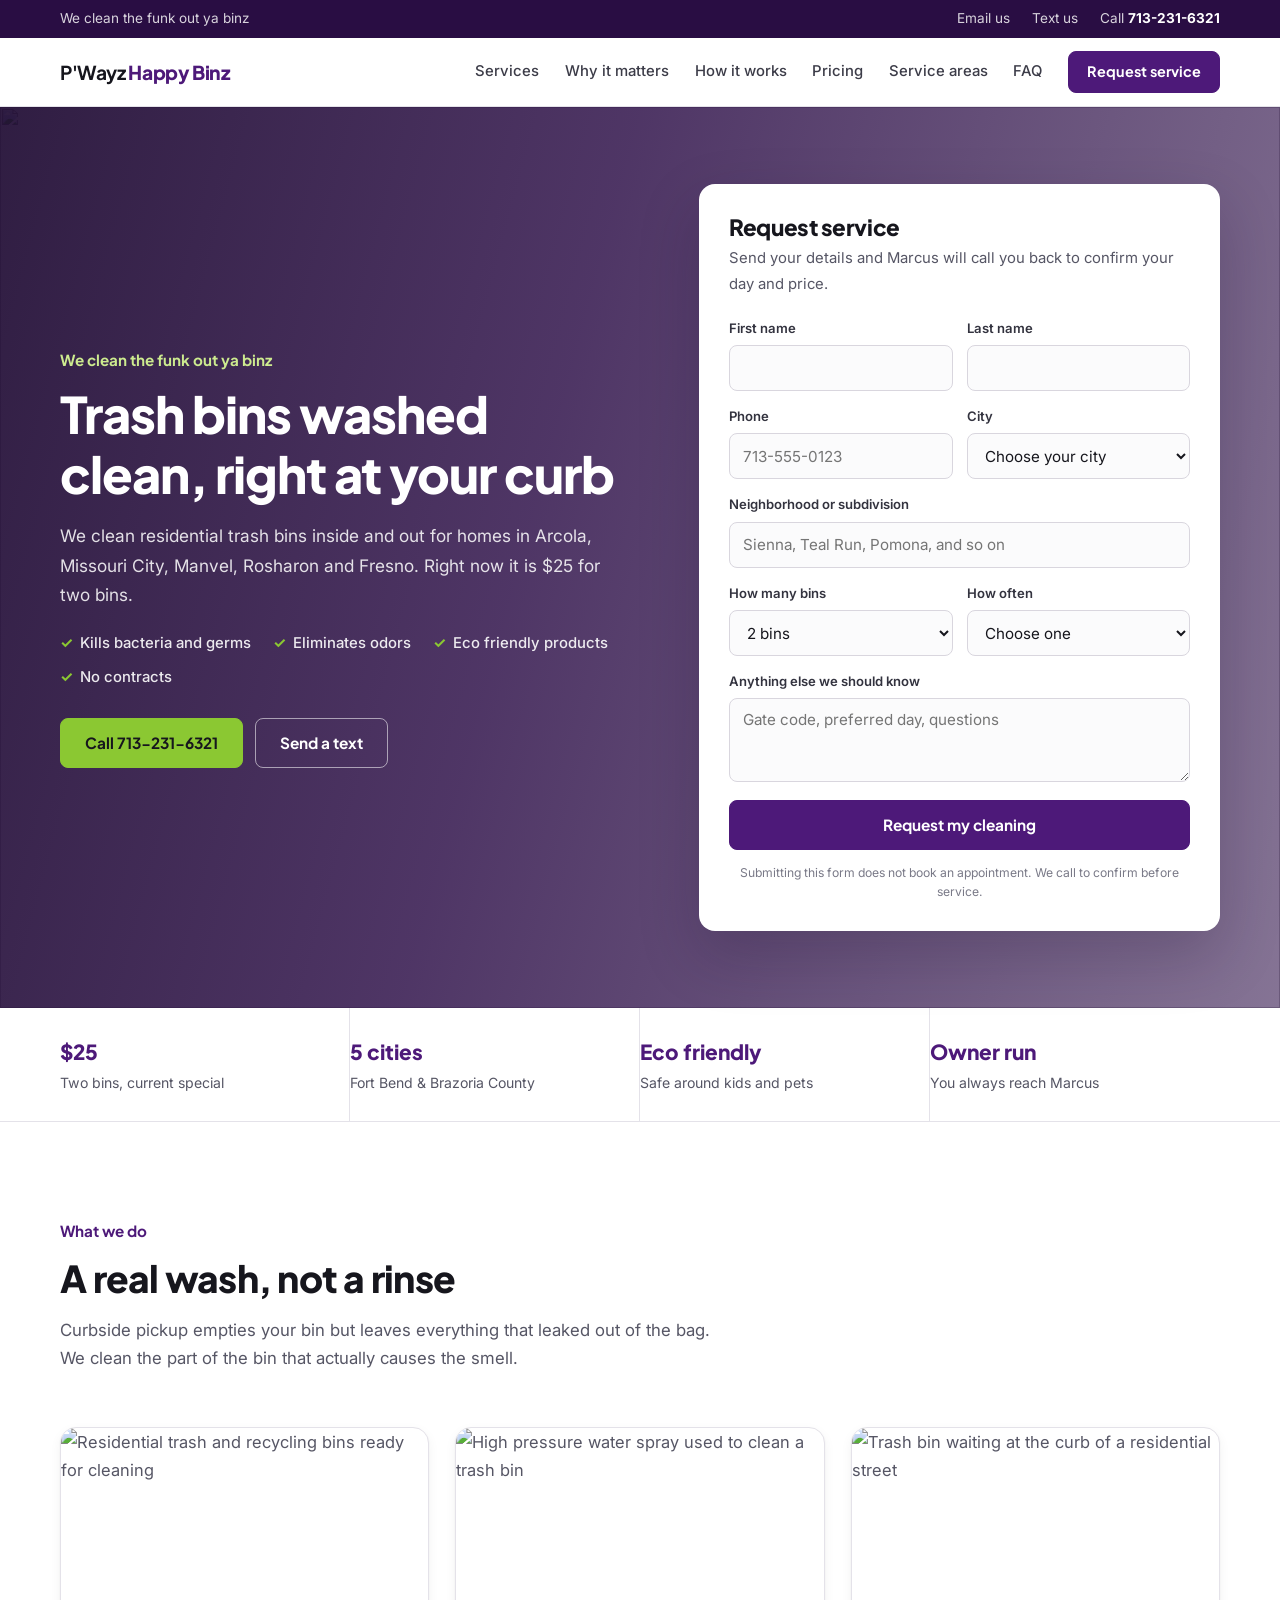
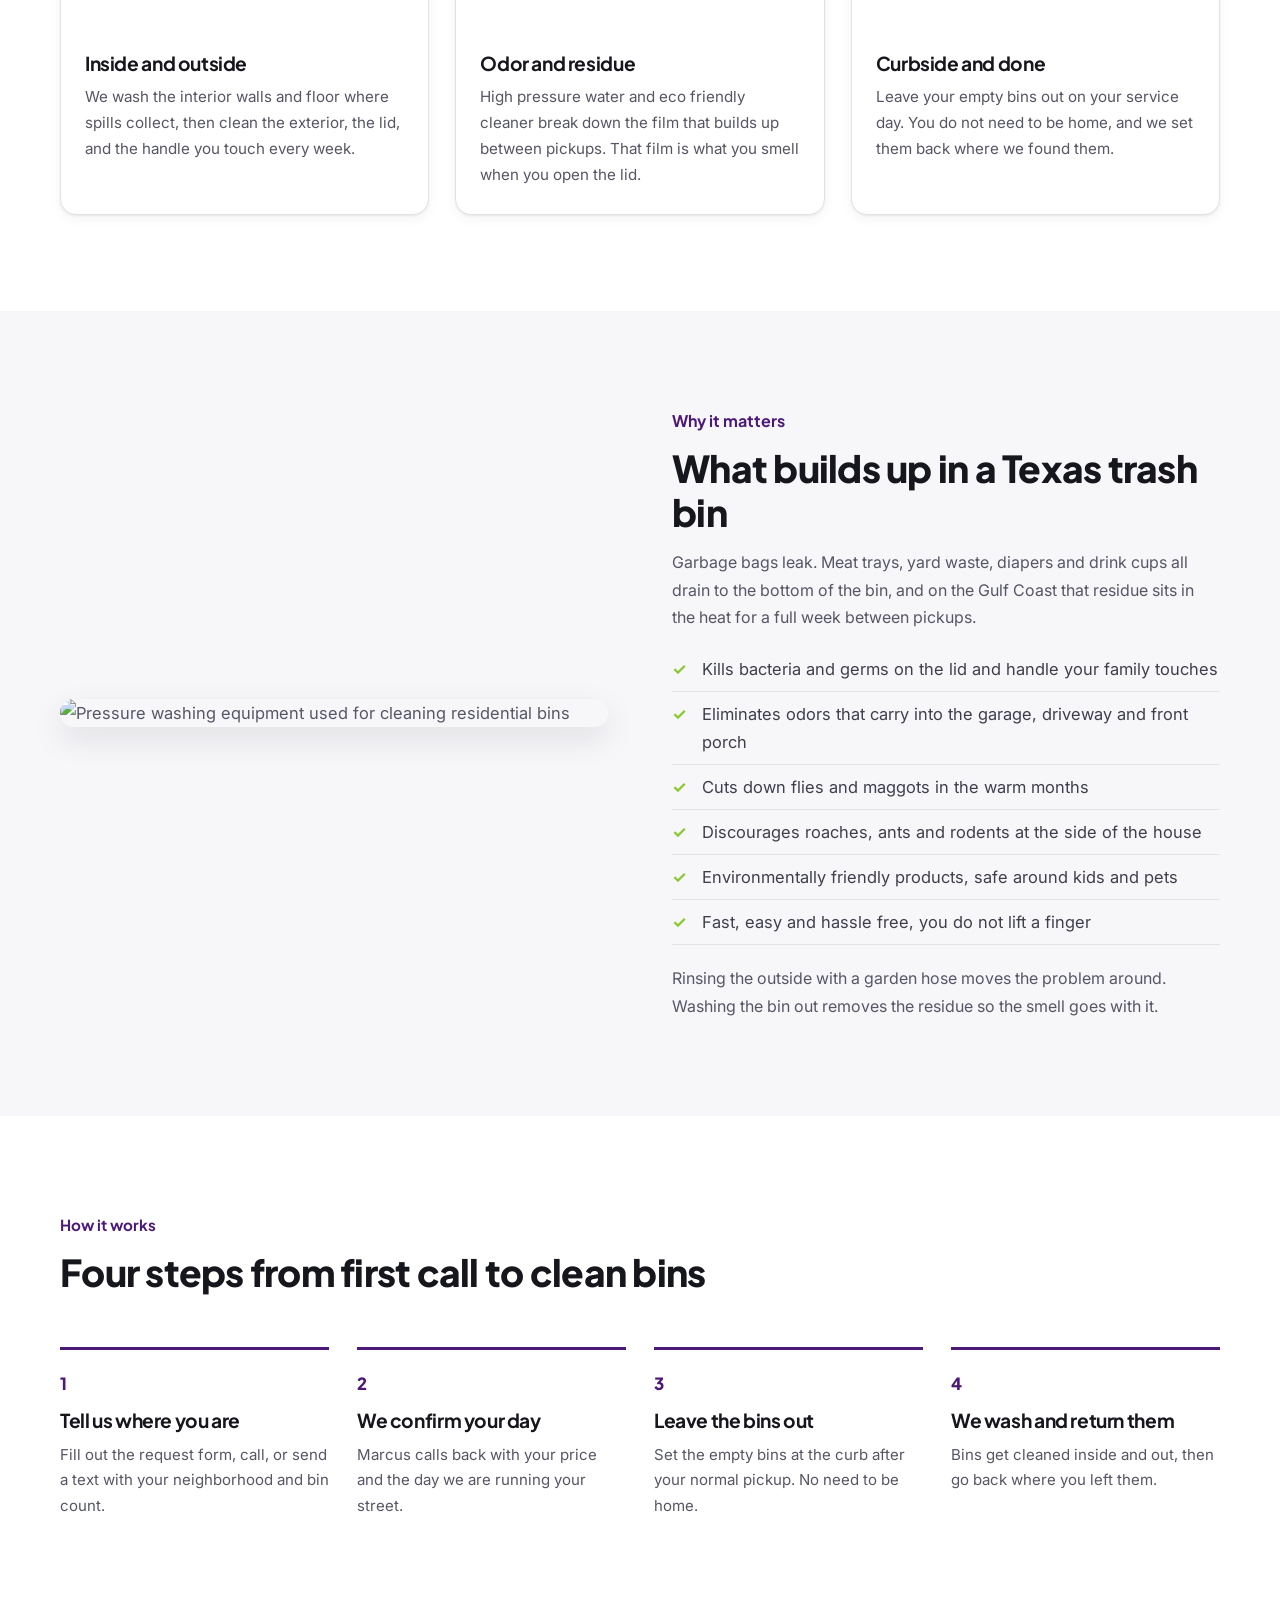
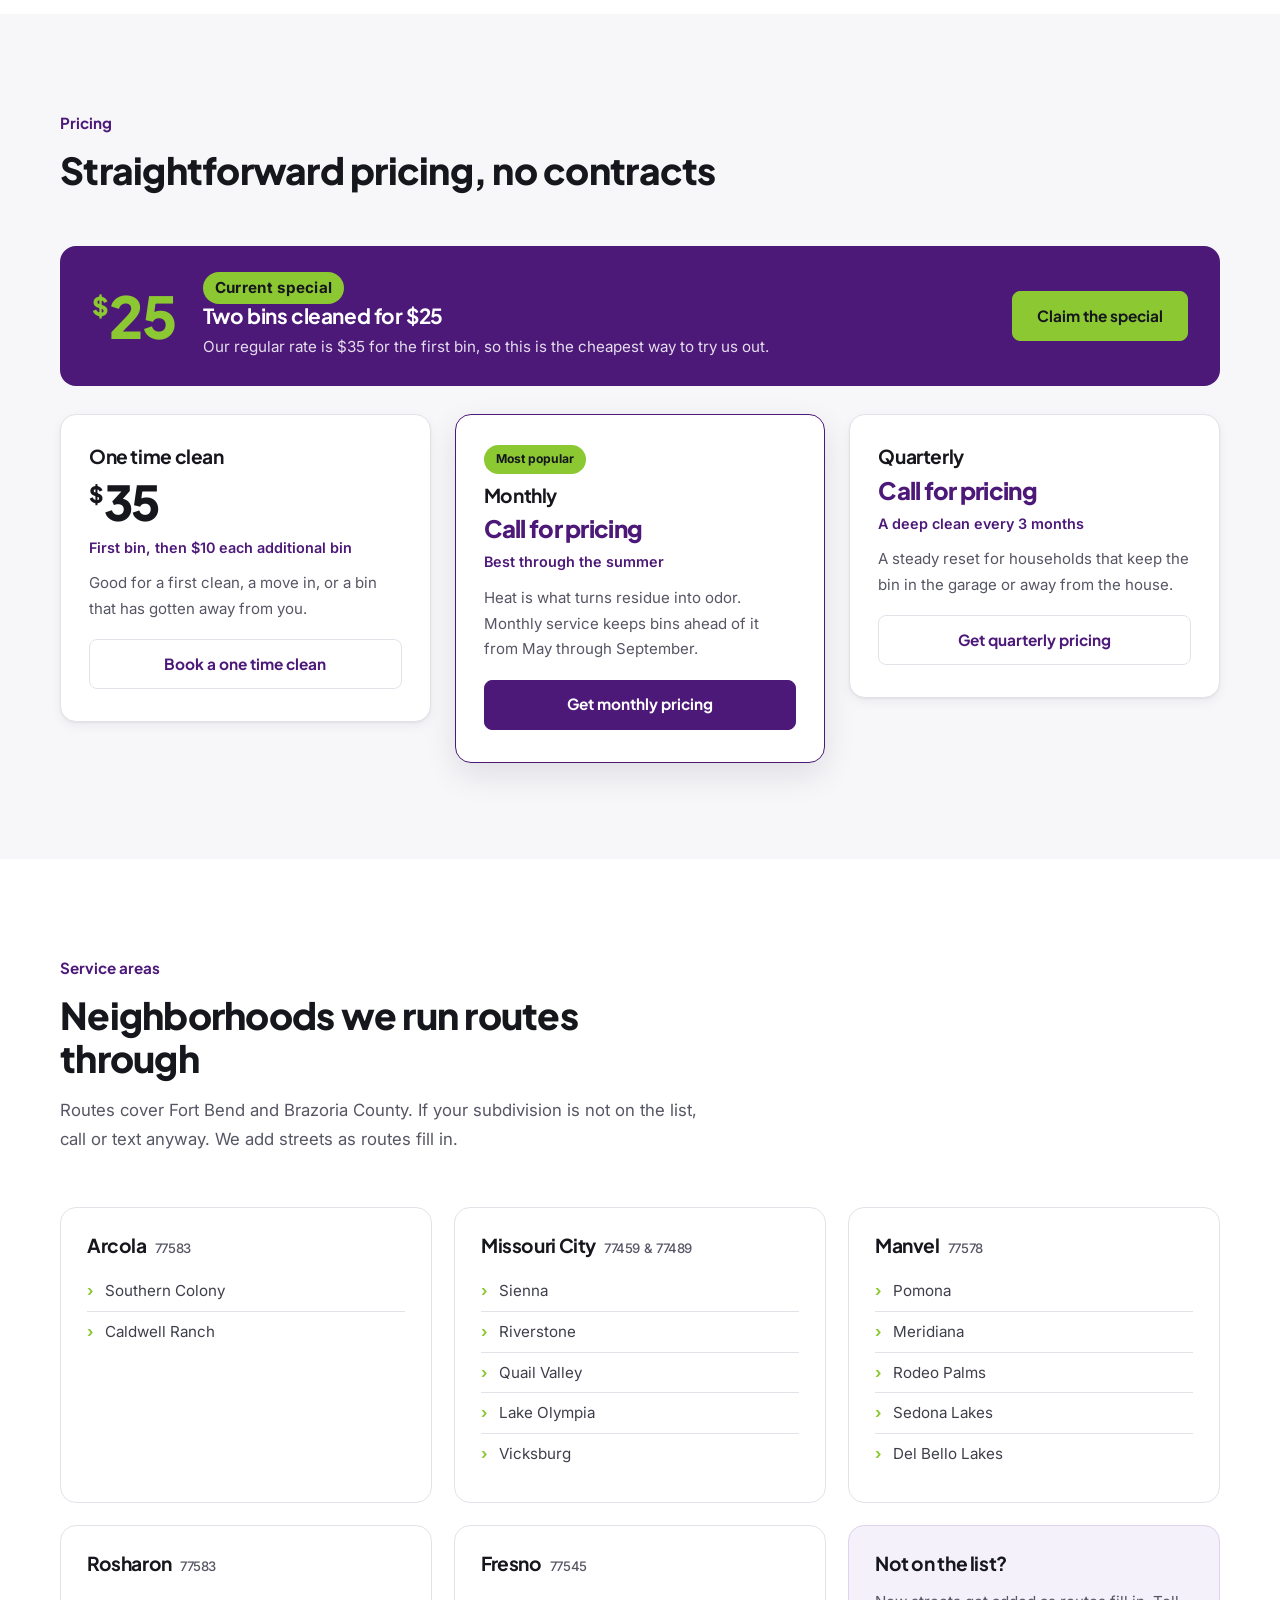
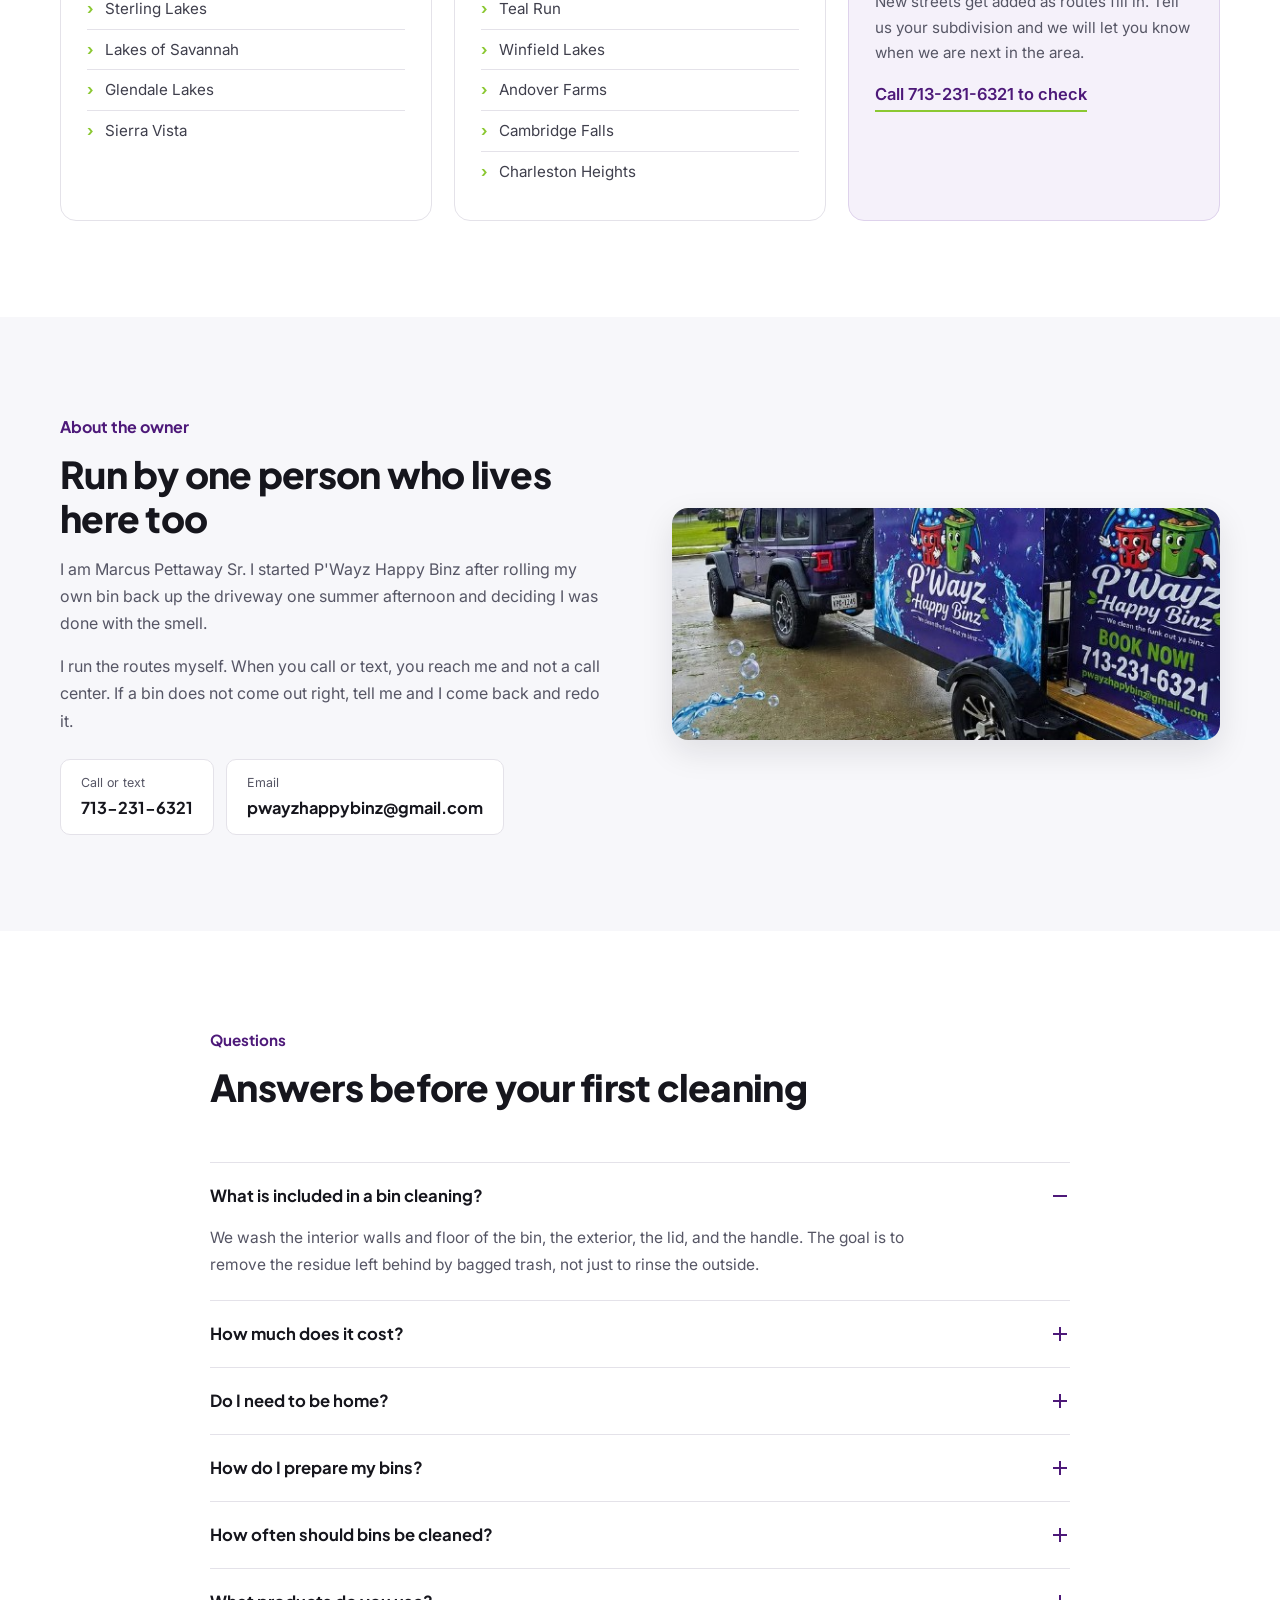
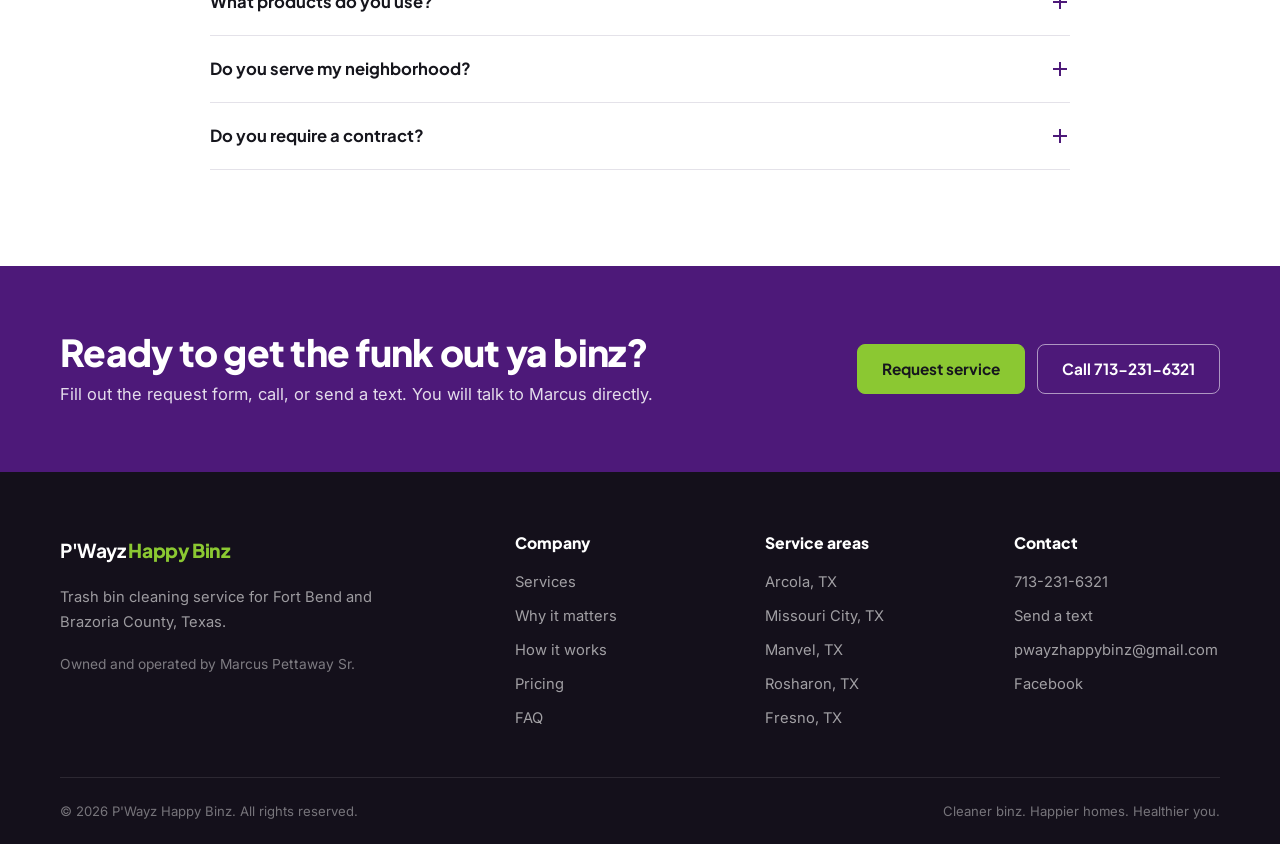
==== index.html @ 9865158c "Correct business name to Binz, real pricing, trailer photo, mobile fixes Branding and content: - Bus" ====
<!doctype html>
<html lang="en">
<head>
  <meta charset="utf-8">
  <meta name="viewport" content="width=device-width, initial-scale=1">
  <title>Trash Bin Cleaning in Arcola, Missouri City, Manvel, Rosharon &amp; Fresno TX | P'Wayz Happy Binz</title>
  <meta name="description" content="Trash bin cleaning in Arcola, Missouri City, Manvel, Rosharon and Fresno, Texas. Bins washed inside and out at your curb. $25 for two bins right now. Call or text 713-231-6321.">
  <meta name="theme-color" content="#4d1979">
  <meta name="robots" content="index, follow">
  <link rel="canonical" href="https://pwayzhappybinz-695.netlify.app/">
  <link rel="icon" href="/favicon.svg" type="image/svg+xml">

  <link rel="preconnect" href="https://fonts.googleapis.com">
  <link rel="preconnect" href="https://fonts.gstatic.com" crossorigin>
  <link rel="preconnect" href="https://images.unsplash.com" crossorigin>
  <link href="https://fonts.googleapis.com/css2?family=Plus+Jakarta+Sans:wght@600;700;800&amp;family=Inter:wght@400;500;600;700&amp;display=swap" rel="stylesheet">
  <link rel="stylesheet" href="/styles.css?v=4">

  <meta property="og:type" content="website">
  <meta property="og:locale" content="en_US">
  <meta property="og:site_name" content="P'Wayz Happy Binz">
  <meta property="og:title" content="P'Wayz Happy Binz | Trash Bin Cleaning in Arcola, Missouri City, Manvel, Rosharon &amp; Fresno TX">
  <meta property="og:description" content="We clean the funk out ya binz. Trash bins washed inside and out at your curb across Fort Bend and Brazoria County.">
  <meta property="og:url" content="https://pwayzhappybinz-695.netlify.app/">
  <meta property="og:image" content="https://pwayzhappybinz-695.netlify.app/og-image.png">
  <meta property="og:image:width" content="1200">
  <meta property="og:image:height" content="630">
  <meta property="og:image:alt" content="P'Wayz Happy Binz trash bin cleaning service">
  <meta name="twitter:card" content="summary_large_image">

  <script type="application/ld+json">
  {
    "@context": "https://schema.org",
    "@type": "LocalBusiness",
    "@id": "https://pwayzhappybinz-695.netlify.app/#business",
    "name": "P'Wayz Happy Binz",
    "alternateName": "P'Wayz Happy Binz Trash Bin Cleaning Service",
    "slogan": "We clean the funk out ya binz",
    "description": "Residential trash bin cleaning serving Arcola, Missouri City, Manvel, Rosharon and Fresno, Texas.",
    "url": "https://pwayzhappybinz-695.netlify.app/",
    "telephone": "+1-713-231-6321",
    "email": "pwayzhappybinz@gmail.com",
    "priceRange": "$",
    "founder": { "@type": "Person", "name": "Marcus Pettaway Sr." },
    "address": {
      "@type": "PostalAddress",
      "addressLocality": "Arcola",
      "addressRegion": "TX",
      "postalCode": "77583",
      "addressCountry": "US"
    },
    "areaServed": [
      { "@type": "City", "name": "Arcola, TX" },
      { "@type": "City", "name": "Missouri City, TX" },
      { "@type": "City", "name": "Manvel, TX" },
      { "@type": "City", "name": "Rosharon, TX" },
      { "@type": "City", "name": "Fresno, TX" }
    ],
    "sameAs": ["https://www.facebook.com/profile.php?id=1351713469"],
    "makesOffer": [
      {
        "@type": "Offer",
        "name": "Two bins cleaned for $25 special",
        "price": "25",
        "priceCurrency": "USD",
        "itemOffered": { "@type": "Service", "name": "Residential Trash Bin Cleaning" }
      },
      {
        "@type": "Offer",
        "name": "One time bin cleaning, first bin",
        "price": "35",
        "priceCurrency": "USD",
        "itemOffered": { "@type": "Service", "name": "Residential Trash Bin Cleaning" }
      }
    ]
  }
  </script>
  <script type="application/ld+json">
  {
    "@context": "https://schema.org",
    "@type": "FAQPage",
    "mainEntity": [
      { "@type": "Question", "name": "What is included in a bin cleaning?",
        "acceptedAnswer": { "@type": "Answer", "text": "We wash the interior walls and floor of the bin, the exterior, the lid, and the handle. The goal is to remove the residue left behind by bagged trash, not just to rinse the outside." } },
      { "@type": "Question", "name": "How much does trash bin cleaning cost?",
        "acceptedAnswer": { "@type": "Answer", "text": "Right now we are running a special of $25 for two bins. Regular one time pricing is $35 for the first bin and $10 for each additional bin. Monthly and quarterly pricing depends on bin count, so we quote it when you call or text." } },
      { "@type": "Question", "name": "Do I need to be home when you clean my bins?",
        "acceptedAnswer": { "@type": "Answer", "text": "No. Leave your empty bins at the curb on your scheduled day and we take care of the rest. Most customers are at work when we come through." } },
      { "@type": "Question", "name": "How do I prepare my trash bins?",
        "acceptedAnswer": { "@type": "Answer", "text": "Have the bins emptied by your normal trash pickup and leave them at the curb where the truck picks them up. We confirm your service day ahead of time." } },
      { "@type": "Question", "name": "How often should trash bins be cleaned?",
        "acceptedAnswer": { "@type": "Answer", "text": "Along the Gulf Coast, most households do well with monthly cleaning through the summer and quarterly through the cooler months. Heat is what turns leftover residue into odor." } },
      { "@type": "Question", "name": "What cleaning products do you use?",
        "acceptedAnswer": { "@type": "Answer", "text": "We use environmentally friendly products along with high pressure water. They kill bacteria and germs and are safe around children, pets, and lawns." } },
      { "@type": "Question", "name": "Which cities and neighborhoods do you serve?",
        "acceptedAnswer": { "@type": "Answer", "text": "Routes cover Arcola, Missouri City, Manvel, Rosharon and Fresno, Texas, including Southern Colony, Caldwell Ranch, Sienna, Riverstone, Quail Valley, Lake Olympia, Vicksburg, Pomona, Meridiana, Rodeo Palms, Sedona Lakes, Del Bello Lakes, Sterling Lakes, Lakes of Savannah, Glendale Lakes, Teal Run, Winfield Lakes and Andover Farms." } },
      { "@type": "Question", "name": "Do you require a contract?",
        "acceptedAnswer": { "@type": "Answer", "text": "No. One time cleanings are welcome, and recurring service can be paused or stopped whenever you want." } }
    ]
  }
  </script>
</head>
<body>
  <a class="skip-link" href="#main">Skip to content</a>

  <div class="topbar">
    <div class="container topbar__inner">
      <span class="topbar__note">We clean the funk out ya binz</span>
      <div class="topbar__links">
        <a href="mailto:pwayzhappybinz@gmail.com">Email us</a>
        <a href="sms:+17132316321">Text us</a>
        <a href="tel:+17132316321">Call <strong>713-231-6321</strong></a>
      </div>
    </div>
  </div>

  <header class="site-header">
    <div class="container nav-wrap">
      <a class="brand" href="#top" aria-label="P'Wayz Happy Binz home">
        <span class="brand-text">P'Wayz <strong>Happy Binz</strong></span>
      </a>
      <button class="nav-toggle" type="button" aria-expanded="false" aria-controls="site-nav">
        <span class="sr-only">Toggle navigation</span><span></span><span></span><span></span>
      </button>
      <nav id="site-nav" class="site-nav" aria-label="Primary navigation">
        <a href="#services">Services</a>
        <a href="#why">Why it matters</a>
        <a href="#process">How it works</a>
        <a href="#pricing">Pricing</a>
        <a href="#areas">Service areas</a>
        <a href="#faq">FAQ</a>
        <a class="button button--sm" href="#request">Request service</a>
      </nav>
    </div>
  </header>

  <main id="main">

    <section id="top" class="hero">
      <div class="hero__media" aria-hidden="true">
        <img src="https://images.unsplash.com/photo-1532996122724-e3c354a0b15b?auto=format&amp;fit=crop&amp;w=1600&amp;q=70"
             alt="" fetchpriority="high" decoding="async">
      </div>
      <div class="container hero__grid">
        <div class="hero__copy">
          <p class="eyebrow">We clean the funk out ya binz</p>
          <h1>Trash bins washed clean, right at your curb</h1>
          <p class="hero__lead">
            We clean residential trash bins inside and out for homes in Arcola, Missouri City,
            Manvel, Rosharon and Fresno. Right now it is $25 for two bins.
          </p>
          <ul class="hero__points">
            <li>Kills bacteria and germs</li>
            <li>Eliminates odors</li>
            <li>Eco friendly products</li>
            <li>No contracts</li>
          </ul>
          <div class="hero__actions">
            <a class="button button--lime" href="tel:+17132316321">Call 713-231-6321</a>
            <a class="button button--ghost" href="sms:+17132316321?&amp;body=Hi%20Marcus%2C%20I%27d%20like%20to%20schedule%20trash%20bin%20cleaning.">Send a text</a>
          </div>
        </div>

        <div class="form-card" id="request">
          <h2 class="form-card__title">Request service</h2>
          <p class="form-card__intro">Send your details and Marcus will call you back to confirm your day and price.</p>
          <form class="request-form" name="service-request" method="POST" action="/thank-you/" data-netlify="true" netlify-honeypot="company-website">
            <input type="hidden" name="form-name" value="service-request">
            <p class="form-honeypot"><label>Do not fill this out: <input name="company-website" tabindex="-1"></label></p>

            <div class="field-row">
              <label>First name
                <input type="text" name="first-name" autocomplete="given-name" required>
              </label>
              <label>Last name
                <input type="text" name="last-name" autocomplete="family-name" required>
              </label>
            </div>

            <div class="field-row">
              <label>Phone
                <input type="tel" name="phone" autocomplete="tel" placeholder="713-555-0123" required>
              </label>
              <label>City
                <select name="city" required>
                  <option value="">Choose your city</option>
                  <option>Arcola</option>
                  <option>Missouri City</option>
                  <option>Manvel</option>
                  <option>Rosharon</option>
                  <option>Fresno</option>
                  <option>Other nearby</option>
                </select>
              </label>
            </div>

            <label>Neighborhood or subdivision
              <input type="text" name="neighborhood" placeholder="Sienna, Teal Run, Pomona, and so on">
            </label>

            <div class="field-row">
              <label>How many bins
                <select name="bins">
                  <option>1 bin</option>
                  <option selected>2 bins</option>
                  <option>3 bins</option>
                  <option>4 or more</option>
                </select>
              </label>
              <label>How often
                <select name="service" required>
                  <option value="">Choose one</option>
                  <option>One time cleaning</option>
                  <option>Monthly</option>
                  <option>Quarterly</option>
                  <option>Not sure yet</option>
                </select>
              </label>
            </div>

            <label>Anything else we should know
              <textarea name="message" rows="3" placeholder="Gate code, preferred day, questions"></textarea>
            </label>

            <button class="button button--full" type="submit">Request my cleaning</button>
            <p class="form-note">Submitting this form does not book an appointment. We call to confirm before service.</p>
          </form>
        </div>
      </div>
    </section>

    <section class="trustbar" aria-label="Service highlights">
      <div class="container trustbar__grid">
        <div><strong>$25</strong><span>Two bins, current special</span></div>
        <div><strong>5 cities</strong><span>Fort Bend &amp; Brazoria County</span></div>
        <div><strong>Eco friendly</strong><span>Safe around kids and pets</span></div>
        <div><strong>Owner run</strong><span>You always reach Marcus</span></div>
      </div>
    </section>

    <section id="services" class="section">
      <div class="container">
        <div class="section-head">
          <p class="eyebrow">What we do</p>
          <h2>A real wash, not a rinse</h2>
          <p class="section-head__lead">
            Curbside pickup empties your bin but leaves everything that leaked out of the bag.
            We clean the part of the bin that actually causes the smell.
          </p>
        </div>

        <div class="cards">
          <article class="card">
            <img class="card__img"
                 src="https://images.unsplash.com/photo-1596571026162-ba38f30d222e?auto=format&amp;fit=crop&amp;w=700&amp;q=70"
                 alt="Residential trash and recycling bins ready for cleaning" loading="lazy" decoding="async">
            <div class="card__body">
              <h3>Inside and outside</h3>
              <p>
                We wash the interior walls and floor where spills collect, then clean the exterior,
                the lid, and the handle you touch every week.
              </p>
            </div>
          </article>

          <article class="card">
            <img class="card__img"
                 src="https://images.unsplash.com/photo-1610891170442-79392fc76493?auto=format&amp;fit=crop&amp;w=700&amp;q=70"
                 alt="High pressure water spray used to clean a trash bin" loading="lazy" decoding="async">
            <div class="card__body">
              <h3>Odor and residue</h3>
              <p>
                High pressure water and eco friendly cleaner break down the film that builds up
                between pickups. That film is what you smell when you open the lid.
              </p>
            </div>
          </article>

          <article class="card">
            <img class="card__img"
                 src="https://images.unsplash.com/photo-1495770283154-c990d0050a12?auto=format&amp;fit=crop&amp;w=700&amp;q=70"
                 alt="Trash bin waiting at the curb of a residential street" loading="lazy" decoding="async">
            <div class="card__body">
              <h3>Curbside and done</h3>
              <p>
                Leave your empty bins out on your service day. You do not need to be home,
                and we set them back where we found them.
              </p>
            </div>
          </article>
        </div>
      </div>
    </section>

    <section id="why" class="section section--alt">
      <div class="container split">
        <div class="split__media">
          <img src="https://images.unsplash.com/photo-1581883579507-019c44b711cb?auto=format&amp;fit=crop&amp;w=900&amp;q=70"
               alt="Pressure washing equipment used for cleaning residential bins" loading="lazy" decoding="async">
        </div>
        <div class="split__copy">
          <p class="eyebrow">Why it matters</p>
          <h2>What builds up in a Texas trash bin</h2>
          <p>
            Garbage bags leak. Meat trays, yard waste, diapers and drink cups all drain to the bottom
            of the bin, and on the Gulf Coast that residue sits in the heat for a full week between pickups.
          </p>
          <ul class="ticklist">
            <li>Kills bacteria and germs on the lid and handle your family touches</li>
            <li>Eliminates odors that carry into the garage, driveway and front porch</li>
            <li>Cuts down flies and maggots in the warm months</li>
            <li>Discourages roaches, ants and rodents at the side of the house</li>
            <li>Environmentally friendly products, safe around kids and pets</li>
            <li>Fast, easy and hassle free, you do not lift a finger</li>
          </ul>
          <p>
            Rinsing the outside with a garden hose moves the problem around. Washing the bin out
            removes the residue so the smell goes with it.
          </p>
        </div>
      </div>
    </section>

    <section id="process" class="section">
      <div class="container">
        <div class="section-head">
          <p class="eyebrow">How it works</p>
          <h2>Four steps from first call to clean bins</h2>
        </div>
        <ol class="steps">
          <li>
            <span class="steps__num">1</span>
            <h3>Tell us where you are</h3>
            <p>Fill out the request form, call, or send a text with your neighborhood and bin count.</p>
          </li>
          <li>
            <span class="steps__num">2</span>
            <h3>We confirm your day</h3>
            <p>Marcus calls back with your price and the day we are running your street.</p>
          </li>
          <li>
            <span class="steps__num">3</span>
            <h3>Leave the bins out</h3>
            <p>Set the empty bins at the curb after your normal pickup. No need to be home.</p>
          </li>
          <li>
            <span class="steps__num">4</span>
            <h3>We wash and return them</h3>
            <p>Bins get cleaned inside and out, then go back where you left them.</p>
          </li>
        </ol>
      </div>
    </section>

    <section id="pricing" class="section section--alt">
      <div class="container">
        <div class="section-head">
          <p class="eyebrow">Pricing</p>
          <h2>Straightforward pricing, no contracts</h2>
        </div>

        <div class="special">
          <div class="special__price"><span>$</span>25</div>
          <div class="special__copy">
            <p class="special__flag">Current special</p>
            <h3>Two bins cleaned for $25</h3>
            <p>Our regular rate is $35 for the first bin, so this is the cheapest way to try us out.</p>
          </div>
          <a class="button button--lime" href="#request">Claim the special</a>
        </div>

        <div class="plans">
          <article class="plan">
            <h3>One time clean</h3>
            <p class="plan__price"><span>$</span>35</p>
            <p class="plan__unit">First bin, then $10 each additional bin</p>
            <p>Good for a first clean, a move in, or a bin that has gotten away from you.</p>
            <a class="button button--outline button--full" href="#request">Book a one time clean</a>
          </article>

          <article class="plan plan--featured">
            <p class="plan__flag">Most popular</p>
            <h3>Monthly</h3>
            <p class="plan__price plan__price--quote">Call for pricing</p>
            <p class="plan__unit">Best through the summer</p>
            <p>Heat is what turns residue into odor. Monthly service keeps bins ahead of it from May through September.</p>
            <a class="button button--full" href="#request">Get monthly pricing</a>
          </article>

          <article class="plan">
            <h3>Quarterly</h3>
            <p class="plan__price plan__price--quote">Call for pricing</p>
            <p class="plan__unit">A deep clean every 3 months</p>
            <p>A steady reset for households that keep the bin in the garage or away from the house.</p>
            <a class="button button--outline button--full" href="#request">Get quarterly pricing</a>
          </article>
        </div>
      </div>
    </section>

    <section id="areas" class="section">
      <div class="container">
        <div class="section-head">
          <p class="eyebrow">Service areas</p>
          <h2>Neighborhoods we run routes through</h2>
          <p class="section-head__lead">
            Routes cover Fort Bend and Brazoria County. If your subdivision is not on the list,
            call or text anyway. We add streets as routes fill in.
          </p>
        </div>

        <div class="areas">
          <article class="area">
            <h3>Arcola <span>77583</span></h3>
            <ul>
              <li>Southern Colony</li>
              <li>Caldwell Ranch</li>
            </ul>
          </article>

          <article class="area">
            <h3>Missouri City <span>77459 &amp; 77489</span></h3>
            <ul>
              <li>Sienna</li>
              <li>Riverstone</li>
              <li>Quail Valley</li>
              <li>Lake Olympia</li>
              <li>Vicksburg</li>
            </ul>
          </article>

          <article class="area">
            <h3>Manvel <span>77578</span></h3>
            <ul>
              <li>Pomona</li>
              <li>Meridiana</li>
              <li>Rodeo Palms</li>
              <li>Sedona Lakes</li>
              <li>Del Bello Lakes</li>
            </ul>
          </article>

          <article class="area">
            <h3>Rosharon <span>77583</span></h3>
            <ul>
              <li>Sterling Lakes</li>
              <li>Lakes of Savannah</li>
              <li>Glendale Lakes</li>
              <li>Sierra Vista</li>
            </ul>
          </article>

          <article class="area">
            <h3>Fresno <span>77545</span></h3>
            <ul>
              <li>Teal Run</li>
              <li>Winfield Lakes</li>
              <li>Andover Farms</li>
              <li>Cambridge Falls</li>
              <li>Charleston Heights</li>
            </ul>
          </article>

          <article class="area area--ask">
            <h3>Not on the list?</h3>
            <p>New streets get added as routes fill in. Tell us your subdivision and we will let you know when we are next in the area.</p>
            <a class="textlink" href="tel:+17132316321">Call 713-231-6321 to check</a>
          </article>
        </div>
      </div>
    </section>

    <section id="about" class="section section--alt">
      <div class="container split split--reverse">
        <div class="split__media split__media--photo">
          <img src="/trailer.jpg?v=1"
               alt="The P'Wayz Happy Binz Jeep and wrapped bin cleaning trailer parked on a neighborhood street"
               width="573" height="242" loading="lazy" decoding="async">
        </div>
        <div class="split__copy">
          <p class="eyebrow">About the owner</p>
          <h2>Run by one person who lives here too</h2>
          <p>
            I am Marcus Pettaway Sr. I started P'Wayz Happy Binz after rolling my own bin back up the
            driveway one summer afternoon and deciding I was done with the smell.
          </p>
          <p>
            I run the routes myself. When you call or text, you reach me and not a call center.
            If a bin does not come out right, tell me and I come back and redo it.
          </p>
          <div class="about__contact">
            <a href="tel:+17132316321">
              <small>Call or text</small>
              <strong>713-231-6321</strong>
            </a>
            <a href="mailto:pwayzhappybinz@gmail.com">
              <small>Email</small>
              <strong>pwayzhappybinz@gmail.com</strong>
            </a>
          </div>
        </div>
      </div>
    </section>

    <section id="faq" class="section">
      <div class="container faq-wrap">
        <div class="section-head">
          <p class="eyebrow">Questions</p>
          <h2>Answers before your first cleaning</h2>
        </div>
        <div class="faq">
          <details open>
            <summary>What is included in a bin cleaning?<span aria-hidden="true"></span></summary>
            <p>We wash the interior walls and floor of the bin, the exterior, the lid, and the handle. The goal is to remove the residue left behind by bagged trash, not just to rinse the outside.</p>
          </details>
          <details>
            <summary>How much does it cost?<span aria-hidden="true"></span></summary>
            <p>Right now we are running a special of $25 for two bins. Regular one time pricing is $35 for the first bin and $10 for each additional bin. Monthly and quarterly pricing depends on how many bins you have, so we quote it when you call or text.</p>
          </details>
          <details>
            <summary>Do I need to be home?<span aria-hidden="true"></span></summary>
            <p>No. Leave your empty bins at the curb on your scheduled day. Most of our customers are at work when we come through.</p>
          </details>
          <details>
            <summary>How do I prepare my bins?<span aria-hidden="true"></span></summary>
            <p>Have them emptied by your normal trash pickup and leave them at the curb where the truck collects them. We confirm your service day ahead of time.</p>
          </details>
          <details>
            <summary>How often should bins be cleaned?<span aria-hidden="true"></span></summary>
            <p>Along the Gulf Coast most households do well with monthly service through the summer and quarterly in the cooler months. Heat is what turns leftover residue into odor.</p>
          </details>
          <details>
            <summary>What products do you use?<span aria-hidden="true"></span></summary>
            <p>Environmentally friendly products along with high pressure water. They kill bacteria and germs and are safe around children, pets and lawns.</p>
          </details>
          <details>
            <summary>Do you serve my neighborhood?<span aria-hidden="true"></span></summary>
            <p>We run routes through Arcola, Missouri City, Manvel, Rosharon and Fresno. Check the service area list above, and if your subdivision is not there, call and we will tell you when we are next in the area.</p>
          </details>
          <details>
            <summary>Do you require a contract?<span aria-hidden="true"></span></summary>
            <p>No. One time cleanings are welcome, and recurring service can be paused or stopped whenever you want.</p>
          </details>
        </div>
      </div>
    </section>

    <section class="cta">
      <div class="container cta__inner">
        <div>
          <h2>Ready to get the funk out ya binz?</h2>
          <p>Fill out the request form, call, or send a text. You will talk to Marcus directly.</p>
        </div>
        <div class="cta__actions">
          <a class="button button--lime" href="#request">Request service</a>
          <a class="button button--ghost" href="tel:+17132316321">Call 713-231-6321</a>
        </div>
      </div>
    </section>

  </main>

  <footer class="site-footer">
    <div class="container footer__main">
      <div class="footer__brand">
        <a class="brand brand--footer" href="#top">
          <span class="brand-text">P'Wayz <strong>Happy Binz</strong></span>
        </a>
        <p>Trash bin cleaning service for Fort Bend and Brazoria County, Texas.</p>
        <p class="footer__owner">Owned and operated by Marcus Pettaway Sr.</p>
      </div>

      <div class="footer__col">
        <h2>Company</h2>
        <a href="#services">Services</a>
        <a href="#why">Why it matters</a>
        <a href="#process">How it works</a>
        <a href="#pricing">Pricing</a>
        <a href="#faq">FAQ</a>
      </div>

      <div class="footer__col">
        <h2>Service areas</h2>
        <a href="#areas">Arcola, TX</a>
        <a href="#areas">Missouri City, TX</a>
        <a href="#areas">Manvel, TX</a>
        <a href="#areas">Rosharon, TX</a>
        <a href="#areas">Fresno, TX</a>
      </div>

      <div class="footer__col">
        <h2>Contact</h2>
        <a href="tel:+17132316321">713-231-6321</a>
        <a href="sms:+17132316321">Send a text</a>
        <a href="mailto:pwayzhappybinz@gmail.com">pwayzhappybinz@gmail.com</a>
        <a href="https://www.facebook.com/profile.php?id=1351713469" rel="noopener noreferrer">Facebook</a>
      </div>
    </div>

    <div class="container footer__bottom">
      <span>&copy; <span id="year">2026</span> P'Wayz Happy Binz. All rights reserved.</span>
      <span>Cleaner binz. Happier homes. Healthier you.</span>
    </div>
  </footer>

  <div class="mobile-cta" aria-label="Quick contact">
    <a href="tel:+17132316321">Call now</a>
    <a href="#request">Request service</a>
  </div>

  <script src="/script.js?v=4" defer></script>
</body>
</html>
---- styles.css ----
/* ---------------------------------------------------------
   P'Wayz Happy Bins
   --------------------------------------------------------- */

:root {
  --purple: #4d1979;
  --purple-700: #3d1361;
  --purple-900: #290d43;
  --purple-50: #f5f1fa;
  --lime: #8bc832;
  --lime-200: #cdeb8f;
  --ink: #16161d;
  --slate: #565665;
  --line: #e4e2e9;
  --white: #fff;
  --bg-alt: #f7f7fa;

  --display: "Plus Jakarta Sans", "Segoe UI", Arial, sans-serif;
  --body: "Inter", "Segoe UI", Arial, sans-serif;

  --shadow-sm: 0 1px 2px rgba(22, 22, 29, .06), 0 4px 12px rgba(22, 22, 29, .05);
  --shadow-md: 0 12px 32px rgba(22, 22, 29, .10);
  --shadow-lg: 0 24px 60px rgba(28, 12, 46, .22);

  --radius: 12px;
  --radius-lg: 16px;
  --container: 1160px;
  --header-h: 68px;
}

* { box-sizing: border-box; }

html {
  scroll-behavior: smooth;
  scroll-padding-top: calc(var(--header-h) + 16px);
  -webkit-text-size-adjust: 100%;
}

body {
  margin: 0;
  background: var(--white);
  color: var(--slate);
  font-family: var(--body);
  font-size: 16.5px;
  line-height: 1.7;
  -webkit-font-smoothing: antialiased;
}

body, button, input, select, textarea { font-family: var(--body); }
img, svg { display: block; max-width: 100%; }
a { color: inherit; }
h1, h2, h3, h4, p { margin-top: 0; }

h1, h2, h3, h4 {
  color: var(--ink);
  font-family: var(--display);
  font-weight: 800;
  line-height: 1.18;
  letter-spacing: -.02em;
}

h1 { margin-bottom: 18px; font-size: clamp(2.15rem, 4vw, 3.15rem); }
h2 { margin-bottom: 16px; font-size: clamp(1.7rem, 2.9vw, 2.4rem); }
h3 { margin-bottom: 10px; font-size: 1.2rem; font-weight: 700; }
p { margin-bottom: 16px; }
p:last-child { margin-bottom: 0; }

.container { width: min(calc(100% - 40px), var(--container)); margin-inline: auto; }
.section { padding-block: clamp(64px, 7.5vw, 104px); }
.section--alt { background: var(--bg-alt); }

.sr-only {
  position: absolute; width: 1px; height: 1px; padding: 0; margin: -1px;
  overflow: hidden; clip: rect(0, 0, 0, 0); white-space: nowrap; border: 0;
}

.skip-link {
  position: fixed; z-index: 999; top: 8px; left: 8px; padding: 10px 16px;
  background: var(--purple); border-radius: 6px; color: #fff;
  transform: translateY(-160%);
}
.skip-link:focus { transform: none; }

:where(a, button, input, select, textarea, summary):focus-visible {
  outline: 3px solid var(--lime);
  outline-offset: 2px;
}

/* --- Shared bits ------------------------------------------------------- */

.eyebrow {
  margin-bottom: 12px;
  color: var(--purple);
  font-family: var(--display);
  font-size: .95rem;
  font-weight: 700;
  letter-spacing: 0;
}

.section-head { max-width: 660px; margin-bottom: clamp(36px, 4.5vw, 54px); }
.section-head__lead { font-size: 1.05rem; }

.button {
  display: inline-flex; align-items: center; justify-content: center;
  min-height: 50px; padding: 12px 24px;
  background: var(--purple); border: 1.5px solid var(--purple); border-radius: 8px;
  color: #fff;
  font-family: var(--display); font-size: .96rem; font-weight: 700; line-height: 1.2;
  text-decoration: none; cursor: pointer;
  transition: background .18s ease, border-color .18s ease, color .18s ease;
}
.button:hover { background: var(--purple-700); border-color: var(--purple-700); }
.button--sm { min-height: 42px; padding: 9px 18px; font-size: .9rem; }
.button--full { width: 100%; }
.button--lime { background: var(--lime); border-color: var(--lime); color: var(--ink); }
.button--lime:hover { background: #7cb52a; border-color: #7cb52a; }
.button--ghost { background: transparent; border-color: rgba(255, 255, 255, .55); color: #fff; }
.button--ghost:hover { background: rgba(255, 255, 255, .12); border-color: #fff; }
.button--outline { background: transparent; border-color: var(--line); color: var(--purple); }
.button--outline:hover { background: var(--purple-50); border-color: var(--purple); }

.textlink {
  display: inline-block;
  color: var(--purple); font-weight: 600; text-decoration: none;
  border-bottom: 2px solid var(--lime); padding-bottom: 2px;
}

.ticklist { padding: 0; margin: 0 0 20px; list-style: none; }
.ticklist li {
  position: relative; padding: 8px 0 8px 30px;
  border-bottom: 1px solid var(--line);
  color: #3f3f4c;
}
.ticklist li::before {
  position: absolute; left: 0; top: 8px;
  content: "\2713"; color: var(--lime); font-weight: 700;
}

/* --- Top bar + header -------------------------------------------------- */

.topbar { background: var(--purple-900); color: rgba(255, 255, 255, .82); font-size: .85rem; }
.topbar__inner {
  display: flex; align-items: center; justify-content: space-between;
  gap: 18px; min-height: 38px;
}
.topbar__links { display: flex; gap: 22px; }
.topbar a { text-decoration: none; }
.topbar a:hover { color: #fff; }
.topbar strong { color: #fff; }

.site-header {
  position: sticky; top: 0; z-index: 60;
  background: rgba(255, 255, 255, .96);
  backdrop-filter: saturate(150%) blur(8px);
  border-bottom: 1px solid var(--line);
}
.nav-wrap {
  display: flex; align-items: center; justify-content: space-between;
  gap: 24px; min-height: var(--header-h);
}
.brand { display: inline-flex; align-items: baseline; gap: 6px; color: var(--ink); text-decoration: none; }
.brand-text { font-family: var(--display); font-size: 1.2rem; font-weight: 700; letter-spacing: -.02em; }
.brand-text strong { color: var(--purple); font-weight: 800; }

.site-nav { display: flex; align-items: center; gap: clamp(16px, 2vw, 28px); }
.site-nav > a:not(.button) {
  position: relative; color: #3c3c48; font-size: .93rem; font-weight: 500; text-decoration: none;
}
.site-nav > a:not(.button)::after {
  position: absolute; right: 0; bottom: -6px; left: 0; height: 2px;
  background: var(--lime); content: ""; transform: scaleX(0);
  transition: transform .18s ease;
}
.site-nav > a:not(.button):hover::after { transform: scaleX(1); }

.nav-toggle {
  display: none; width: 44px; height: 40px; padding: 9px;
  background: transparent; border: 1px solid var(--line); border-radius: 8px; cursor: pointer;
}
.nav-toggle > span:not(.sr-only) { display: block; height: 2px; margin: 4px 0; background: var(--purple); }

/* --- Hero -------------------------------------------------------------- */

.hero { position: relative; padding-block: clamp(48px, 6vw, 82px); isolation: isolate; }
.hero__media { position: absolute; inset: 0; z-index: -2; overflow: hidden; }
.hero__media img { width: 100%; height: 100%; object-fit: cover; }
.hero::after {
  position: absolute; inset: 0; z-index: -1; content: "";
  background: linear-gradient(105deg, rgba(30, 10, 50, .92) 0%, rgba(45, 15, 72, .84) 42%, rgba(45, 15, 72, .58) 100%);
}

.hero__grid {
  display: grid; grid-template-columns: 1.05fr .95fr;
  gap: clamp(32px, 5vw, 64px); align-items: center;
}
.hero__copy { color: rgba(255, 255, 255, .86); }
.hero__copy .eyebrow { color: var(--lime-200); }
.hero__copy h1 { color: #fff; }
.hero__lead { max-width: 560px; font-size: 1.08rem; }

.hero__points { display: flex; flex-wrap: wrap; gap: 8px 22px; padding: 0; margin: 22px 0 28px; list-style: none; }
.hero__points li { font-size: .93rem; font-weight: 500; color: rgba(255, 255, 255, .9); }
.hero__points li::before { margin-right: 7px; content: "\2713"; color: var(--lime); font-weight: 700; }

.hero__actions { display: flex; flex-wrap: wrap; gap: 12px; }

/* --- Request form card -------------------------------------------------- */

.form-card {
  padding: clamp(22px, 2.6vw, 30px);
  background: #fff; border-radius: var(--radius-lg); box-shadow: var(--shadow-lg);
}
.form-card__title { margin-bottom: 6px; font-size: 1.4rem; }
.form-card__intro { margin-bottom: 20px; font-size: .93rem; }

.request-form { display: grid; gap: 14px; }
.field-row { display: grid; grid-template-columns: 1fr 1fr; gap: 14px; }
.request-form label {
  display: grid; gap: 6px;
  color: #33333f; font-size: .82rem; font-weight: 600;
}
.request-form input,
.request-form select,
.request-form textarea {
  width: 100%; min-height: 46px; padding: 11px 13px;
  background: #fbfbfc; border: 1px solid #d9d6de; border-radius: 8px;
  color: var(--ink); font-size: .95rem; font-weight: 400; font-family: inherit;
}
.request-form textarea { min-height: 84px; resize: vertical; }
.request-form input:focus,
.request-form select:focus,
.request-form textarea:focus {
  border-color: var(--purple); outline: 3px solid rgba(139, 200, 50, .3); outline-offset: 0;
}
.request-form .button { margin-top: 4px; }
.form-note { margin: 0; color: #7a7a88; font-size: .76rem; line-height: 1.5; text-align: center; }
.form-honeypot { position: absolute !important; left: -9999px !important; }

/* --- Trust bar --------------------------------------------------------- */

.trustbar { border-bottom: 1px solid var(--line); background: #fff; }
.trustbar__grid { display: grid; grid-template-columns: repeat(4, 1fr); }
.trustbar__grid > div {
  display: grid; gap: 2px; padding: 26px 24px 26px 0;
  border-right: 1px solid var(--line);
}
.trustbar__grid > div:last-child { border-right: 0; }
.trustbar strong { color: var(--purple); font-family: var(--display); font-size: 1.3rem; font-weight: 800; }
.trustbar span { font-size: .88rem; }

/* --- Cards ------------------------------------------------------------- */

.cards { display: grid; grid-template-columns: repeat(3, 1fr); gap: 26px; }
.card {
  overflow: hidden; background: #fff;
  border: 1px solid var(--line); border-radius: var(--radius-lg);
  box-shadow: var(--shadow-sm);
}
.card__img { width: 100%; height: 200px; object-fit: cover; }
.card__body { padding: 24px 24px 26px; }
.card__body p { font-size: .95rem; margin: 0; }

/* --- Split (image + copy) ---------------------------------------------- */

.split {
  display: grid; grid-template-columns: 1fr 1fr;
  gap: clamp(36px, 5vw, 70px); align-items: center;
}
.split--reverse .split__media { order: 2; }
.split__media img {
  width: 100%; height: 100%; max-height: 460px; object-fit: cover;
  border-radius: var(--radius-lg); box-shadow: var(--shadow-md);
}
/* Real photos keep their own aspect ratio instead of being cropped to a tall box */
.split__media--photo img { height: auto; max-height: none; object-fit: contain; }
.split__copy p { font-size: 1rem; }

.about__contact { display: flex; flex-wrap: wrap; gap: 12px; margin-top: 24px; }
.about__contact a {
  display: grid; gap: 1px; padding: 12px 20px;
  background: #fff; border: 1px solid var(--line); border-radius: 10px;
  text-decoration: none;
}
.about__contact a:hover { border-color: var(--purple); }
.about__contact small { color: var(--slate); font-size: .78rem; }
.about__contact strong { color: var(--ink); font-family: var(--display); font-size: 1.02rem; }

/* --- Steps ------------------------------------------------------------- */

.steps {
  display: grid; grid-template-columns: repeat(4, 1fr); gap: 28px;
  padding: 0; margin: 0; list-style: none;
}
.steps li { padding-top: 20px; border-top: 3px solid var(--purple); }
.steps__num {
  display: block; margin-bottom: 10px;
  color: var(--purple); font-family: var(--display); font-size: 1.05rem; font-weight: 800;
}
.steps p { font-size: .94rem; margin: 0; }

/* --- Plans ------------------------------------------------------------- */

.special {
  display: grid; grid-template-columns: auto 1fr auto; gap: 28px; align-items: center;
  padding: 26px 32px; margin-bottom: 28px;
  background: var(--purple); border-radius: var(--radius-lg); color: rgba(255, 255, 255, .85);
}
.special__price {
  display: flex; align-items: flex-start; gap: 2px;
  color: var(--lime); font-family: var(--display); font-size: 3.6rem; font-weight: 800;
  line-height: 1; letter-spacing: -.03em;
}
.special__price span { font-size: 1.6rem; margin-top: 6px; }
.special__flag {
  display: inline-block; padding: 3px 12px; margin-bottom: 8px;
  background: var(--lime); border-radius: 100px;
  color: var(--ink); font-size: .74rem; font-weight: 700; letter-spacing: .02em;
}
.special h3 { margin-bottom: 6px; color: #fff; font-size: 1.3rem; }
.special p { margin: 0; font-size: .95rem; }

.plans { display: grid; grid-template-columns: repeat(3, 1fr); gap: 24px; align-items: start; }
.plan {
  display: grid; gap: 10px; padding: 30px 28px 32px;
  background: #fff; border: 1px solid var(--line); border-radius: var(--radius-lg);
  box-shadow: var(--shadow-sm);
}
.plan h3 { margin: 0; }
.plan p { font-size: .94rem; margin: 0; }
/* These need .plan prefixes so they outrank the generic `.plan p` rule above */
.plan .plan__price {
  display: flex; align-items: flex-start; gap: 2px;
  color: var(--ink); font-family: var(--display); font-size: 3rem; font-weight: 800;
  line-height: 1; letter-spacing: -.03em;
}
.plan .plan__price span { font-size: 1.4rem; margin-top: 5px; }
.plan .plan__price--quote { font-size: 1.5rem; color: var(--purple); }
.plan__unit { color: var(--purple); font-weight: 600; font-size: .9rem !important; }
.plan .button { margin-top: 8px; }

.plan--featured { border-color: var(--purple); box-shadow: var(--shadow-md); }
.plan__flag {
  display: inline-block; justify-self: start; padding: 4px 12px;
  background: var(--lime); border-radius: 100px;
  color: var(--ink); font-size: .76rem !important; font-weight: 700;
}

/* --- Service areas ------------------------------------------------------ */

.areas { display: grid; grid-template-columns: repeat(3, 1fr); gap: 22px; }
.area {
  padding: 26px 26px 28px; background: #fff;
  border: 1px solid var(--line); border-radius: var(--radius-lg);
}
.area h3 { display: flex; flex-wrap: wrap; align-items: baseline; gap: 8px; margin-bottom: 14px; }
.area h3 span { color: var(--slate); font-family: var(--body); font-size: .82rem; font-weight: 500; }
.area ul { padding: 0; margin: 0; list-style: none; }
.area li {
  padding: 7px 0 7px 18px; position: relative;
  border-bottom: 1px solid var(--line);
  color: #3f3f4c; font-size: .95rem;
}
.area li:last-child { border-bottom: 0; }
.area li::before {
  position: absolute; left: 0; top: 7px; content: "\203A"; color: var(--lime); font-weight: 700;
}
.area--ask { background: var(--purple-50); border-color: #ded2ec; }
.area--ask p { font-size: .95rem; margin-bottom: 14px; }

/* --- FAQ --------------------------------------------------------------- */

.faq-wrap { max-width: 860px; }
.faq { border-top: 1px solid var(--line); }
.faq details { border-bottom: 1px solid var(--line); }
.faq summary {
  display: flex; align-items: center; justify-content: space-between; gap: 16px;
  min-height: 66px; padding: 14px 0; cursor: pointer; list-style: none;
  color: var(--ink); font-family: var(--display); font-size: 1.04rem; font-weight: 700;
}
.faq summary::-webkit-details-marker { display: none; }
.faq summary span {
  position: relative; flex: 0 0 auto; width: 20px; height: 20px;
}
.faq summary span::before,
.faq summary span::after {
  position: absolute; top: 50%; left: 50%; content: "";
  background: var(--purple); transform: translate(-50%, -50%);
  transition: opacity .18s ease;
}
.faq summary span::before { width: 14px; height: 2px; }
.faq summary span::after { width: 2px; height: 14px; }
.faq details[open] summary span::after { opacity: 0; }
.faq details p { max-width: 700px; margin: -4px 0 22px; font-size: .97rem; }

/* --- CTA band ---------------------------------------------------------- */

.cta { padding-block: clamp(48px, 5vw, 68px); background: var(--purple); color: rgba(255, 255, 255, .85); }
.cta__inner { display: flex; flex-wrap: wrap; align-items: center; justify-content: space-between; gap: 26px; }
.cta h2 { margin-bottom: 6px; color: #fff; }
.cta p { margin: 0; }
.cta__actions { display: flex; flex-wrap: wrap; gap: 12px; }

/* --- Footer ------------------------------------------------------------ */

.site-footer { padding: 62px 0 22px; background: #14101b; color: rgba(255, 255, 255, .58); }
.footer__main {
  display: grid; grid-template-columns: 2fr 1fr 1fr 1fr; gap: 44px; padding-bottom: 46px;
}
.brand--footer { color: #fff; }
.brand--footer .brand-text strong { color: var(--lime); }
.footer__brand p { max-width: 320px; margin: 18px 0 0; font-size: .92rem; }
.footer__owner { color: rgba(255, 255, 255, .45); font-size: .86rem !important; }
.footer__col { display: grid; align-content: start; gap: 9px; }
.footer__col h2 { margin-bottom: 8px; color: #fff; font-size: .98rem; letter-spacing: 0; }
.footer__col a { color: rgba(255, 255, 255, .6); font-size: .92rem; text-decoration: none; }
.footer__col a:hover { color: var(--lime); }
.footer__bottom {
  display: flex; flex-wrap: wrap; justify-content: space-between; gap: 14px;
  padding-top: 22px; border-top: 1px solid rgba(255, 255, 255, .1);
  color: rgba(255, 255, 255, .42); font-size: .82rem;
}

.mobile-cta { display: none; }

/* --- Thank you page ---------------------------------------------------- */

.thanks-page { display: grid; min-height: 100vh; padding: 30px; background: var(--bg-alt); place-items: center; }
.thanks-card {
  width: min(100%, 580px); padding: clamp(34px, 6vw, 58px);
  background: #fff; border-top: 5px solid var(--lime);
  border-radius: var(--radius-lg); box-shadow: var(--shadow-md); text-align: center;
}
.thanks-card h1 { margin-bottom: 14px; font-size: clamp(2rem, 5vw, 2.8rem); }
.thanks-card p { margin-bottom: 26px; }

/* --- Responsive -------------------------------------------------------- */

@media (max-width: 1040px) {
  .site-nav { gap: 15px; }
  .site-nav > a:not(.button) { font-size: .87rem; }
  .hero__grid { grid-template-columns: 1fr; }
  .hero__copy { max-width: 640px; }
  .cards, .areas, .plans { grid-template-columns: repeat(2, 1fr); }
  .steps { grid-template-columns: repeat(2, 1fr); row-gap: 32px; }
  .trustbar__grid { grid-template-columns: repeat(2, 1fr); }
  .trustbar__grid > div { padding: 22px 20px; border-bottom: 1px solid var(--line); }
  .trustbar__grid > div:nth-child(2n) { border-right: 0; }
  .trustbar__grid > div:nth-last-child(-n+2) { border-bottom: 0; }
  .footer__main { grid-template-columns: 1fr 1fr 1fr; }
  .footer__brand { grid-column: 1 / -1; }
}

@media (max-width: 860px) {
  :root { --header-h: 62px; }
  .topbar__note { display: none; }
  .topbar__inner { justify-content: center; }
  .nav-toggle { display: block; }
  .site-nav {
    position: absolute; top: 100%; right: 20px; left: 20px; display: none;
    padding: 18px; background: #fff; border: 1px solid var(--line);
    border-radius: 0 0 var(--radius) var(--radius); box-shadow: var(--shadow-md);
  }
  .site-nav.is-open { display: grid; gap: 4px; }
  .site-nav > a { padding: 8px 0; }
  .site-nav .button { margin-top: 8px; }
  .split, .split--reverse .split__media { grid-template-columns: 1fr; order: 0; }
  .split { grid-template-columns: 1fr; }
  .split__media img { max-height: 340px; }
}

@media (max-width: 700px) {
  body { padding-bottom: 60px; }
  .container { width: calc(100% - 32px); }
  .section { padding-block: 56px; }
  .cards, .areas, .plans, .steps { grid-template-columns: 1fr; }
  .field-row { grid-template-columns: 1fr; }
  .special { grid-template-columns: 1fr; gap: 16px; padding: 24px; text-align: left; }
  .special .button { justify-self: stretch; }
  .hero__points { flex-direction: column; gap: 10px; }
  .hero__actions .button, .cta__actions .button { flex: 1 1 100%; }
  .cta__inner { flex-direction: column; align-items: flex-start; }
  .footer__main { grid-template-columns: 1fr 1fr; gap: 32px 24px; }
  .footer__bottom { flex-direction: column; gap: 8px; }

  .mobile-cta {
    position: fixed; z-index: 90; right: 0; bottom: 0; left: 0;
    display: grid; grid-template-columns: 1fr 1fr;
    background: var(--purple-900); box-shadow: 0 -6px 22px rgba(0, 0, 0, .18);
  }
  .mobile-cta a {
    display: grid; min-height: 60px; place-items: center;
    color: #fff; font-family: var(--display); font-weight: 700; font-size: .95rem; text-decoration: none;
  }
  .mobile-cta a:last-child { background: var(--lime); color: var(--ink); }
}

@media (prefers-reduced-motion: reduce) {
  html { scroll-behavior: auto; }
  *, *::before, *::after { transition-duration: .01ms !important; }
}
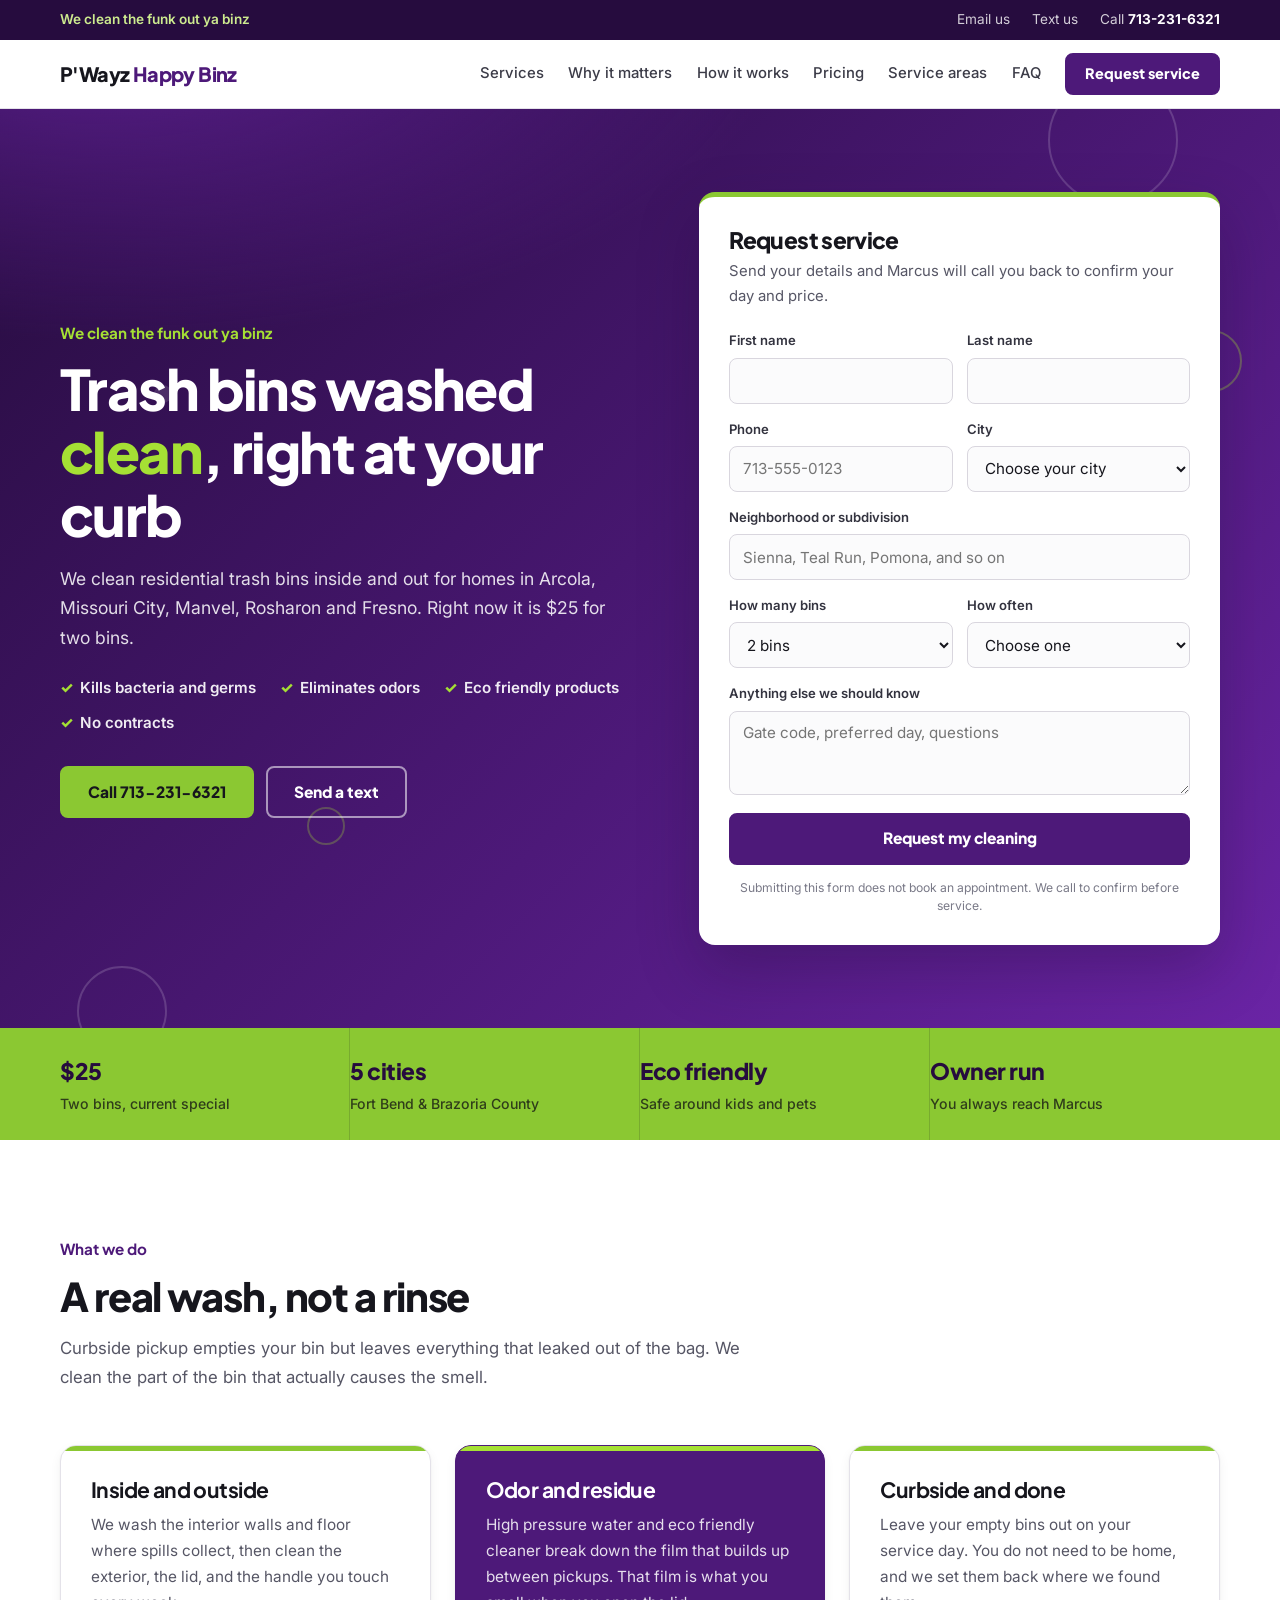
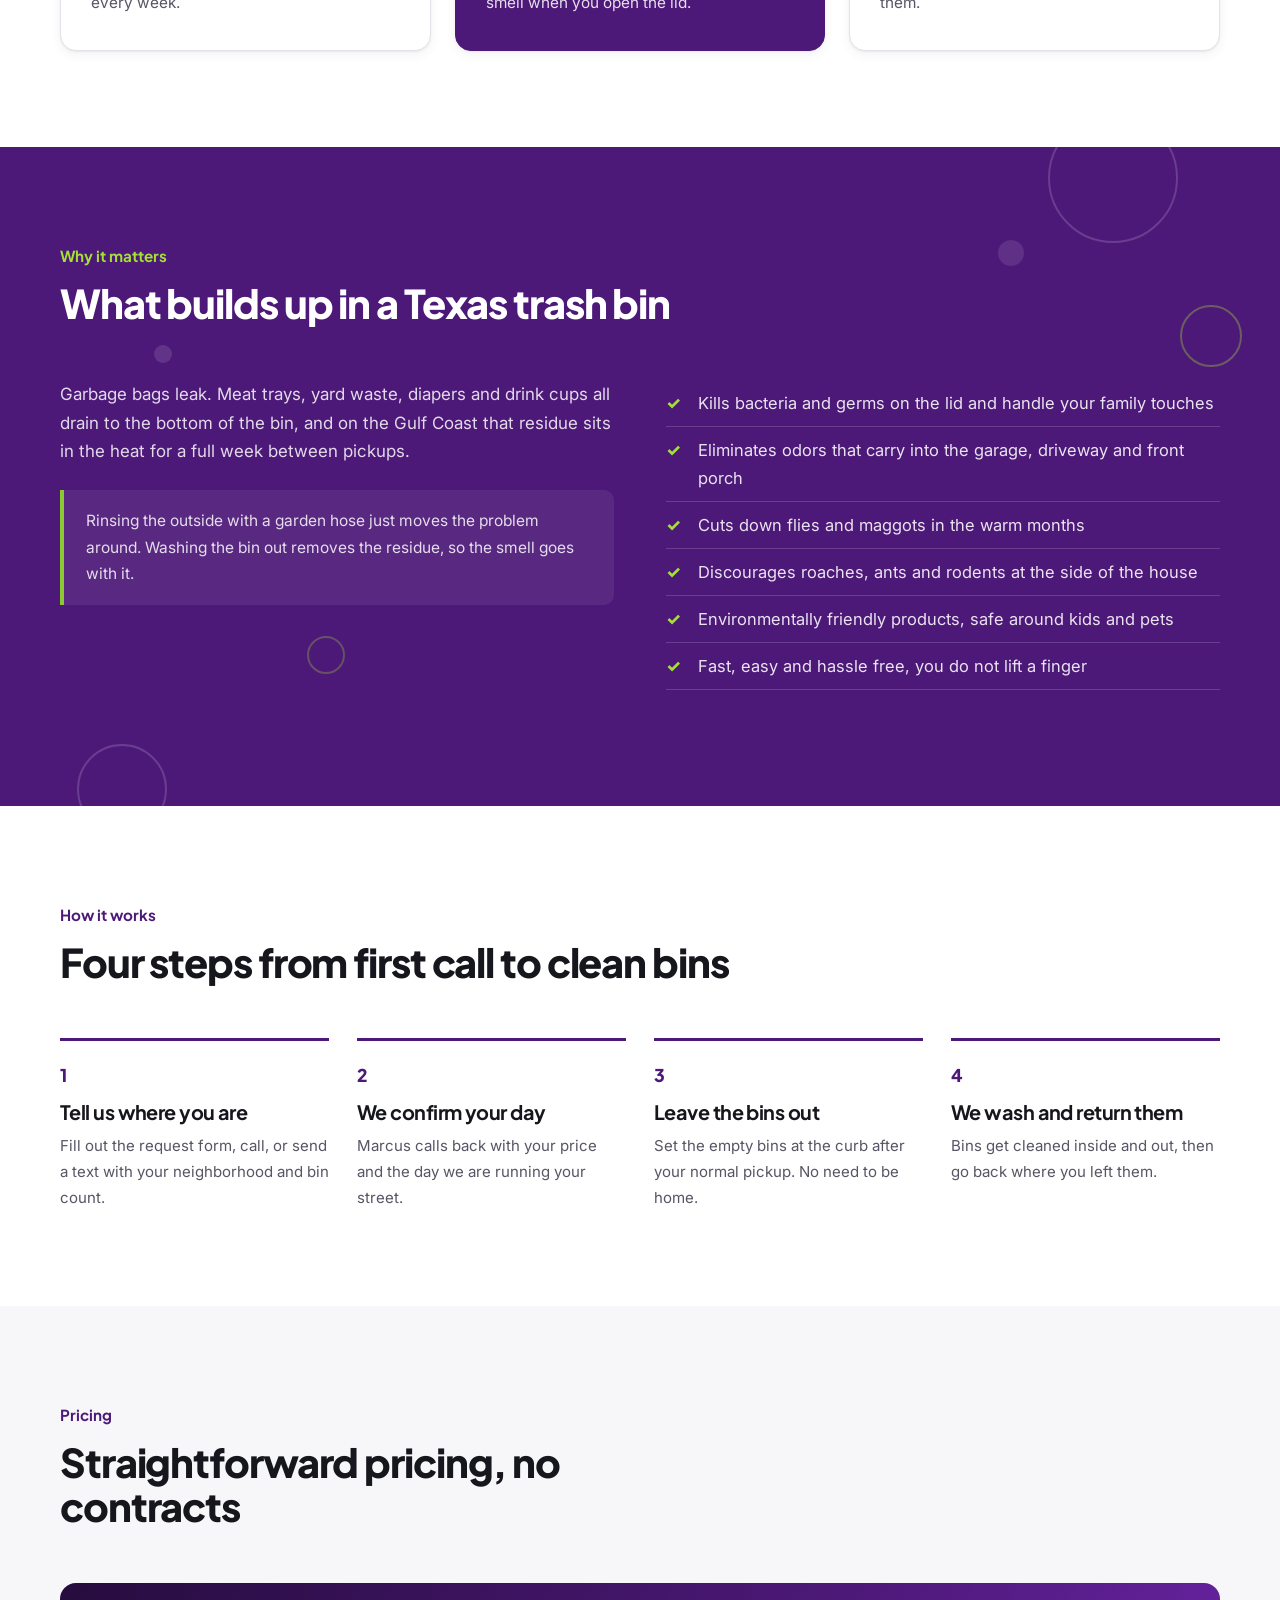
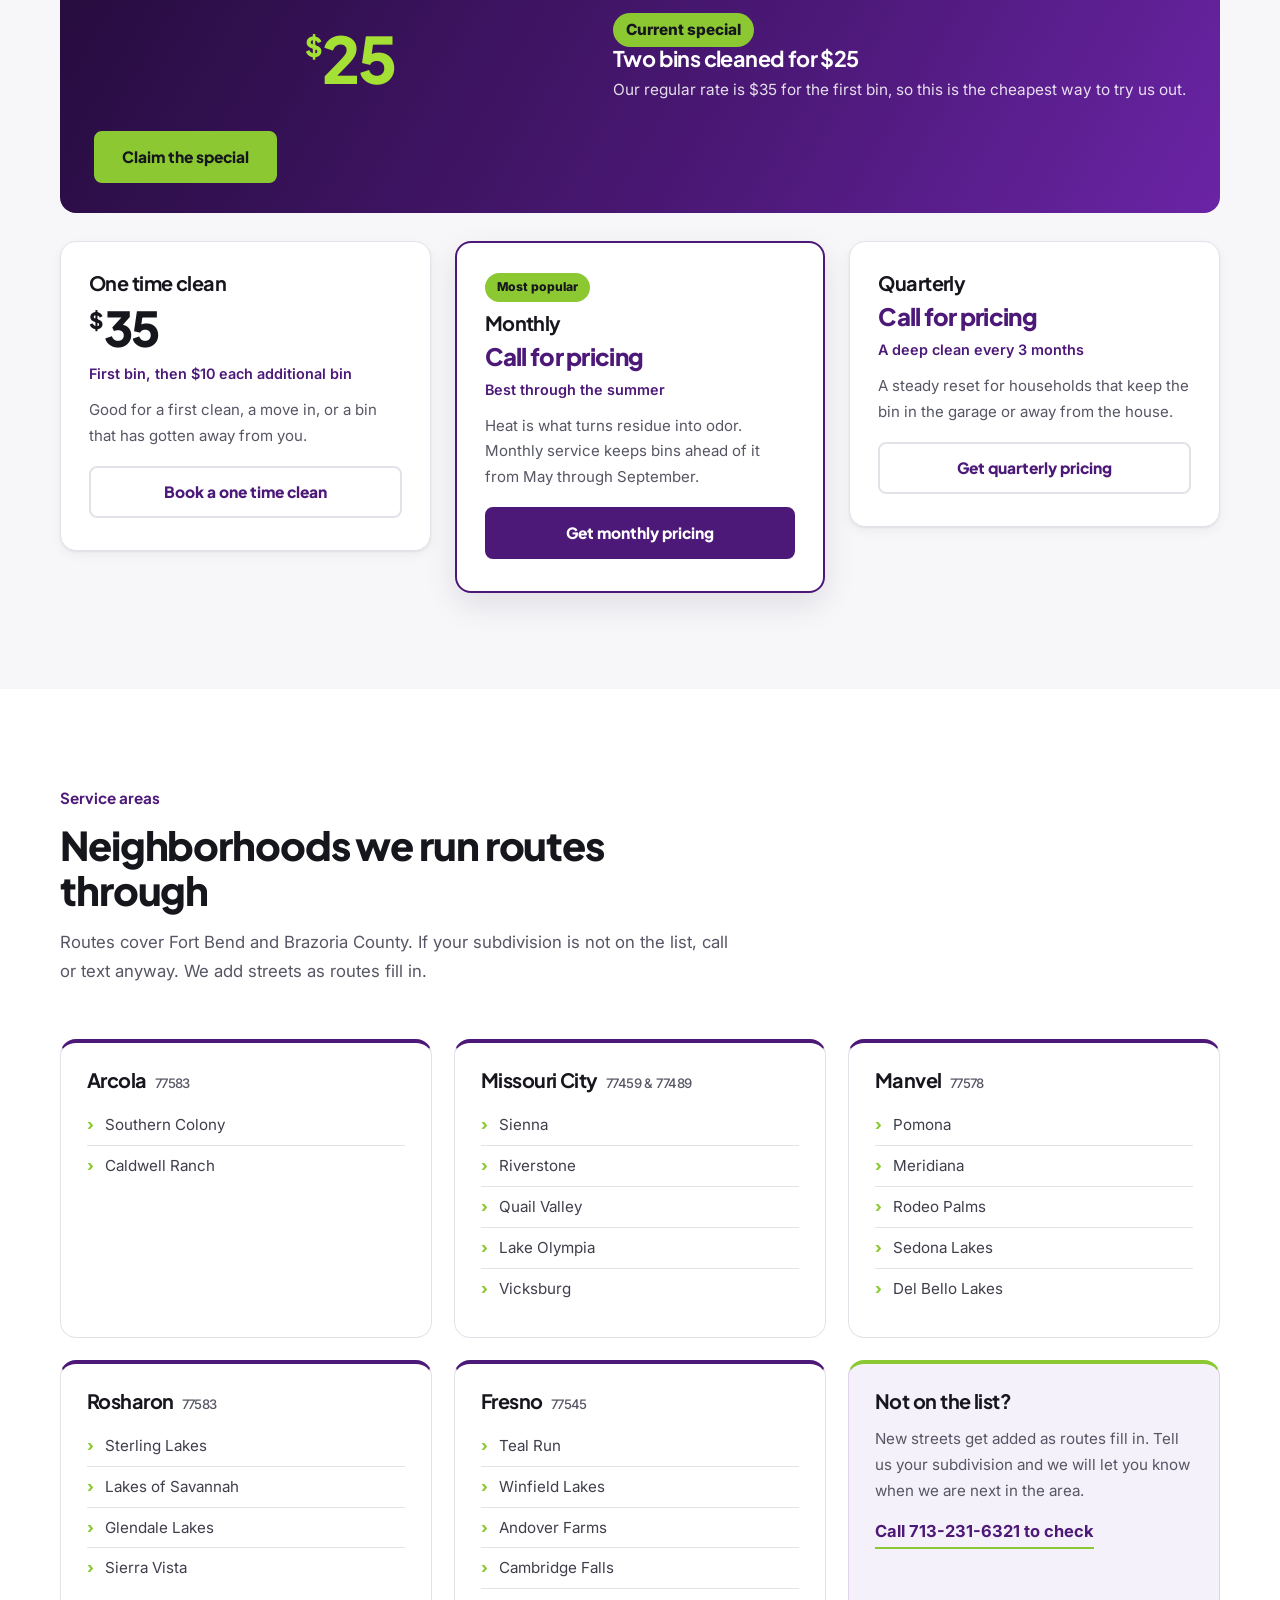
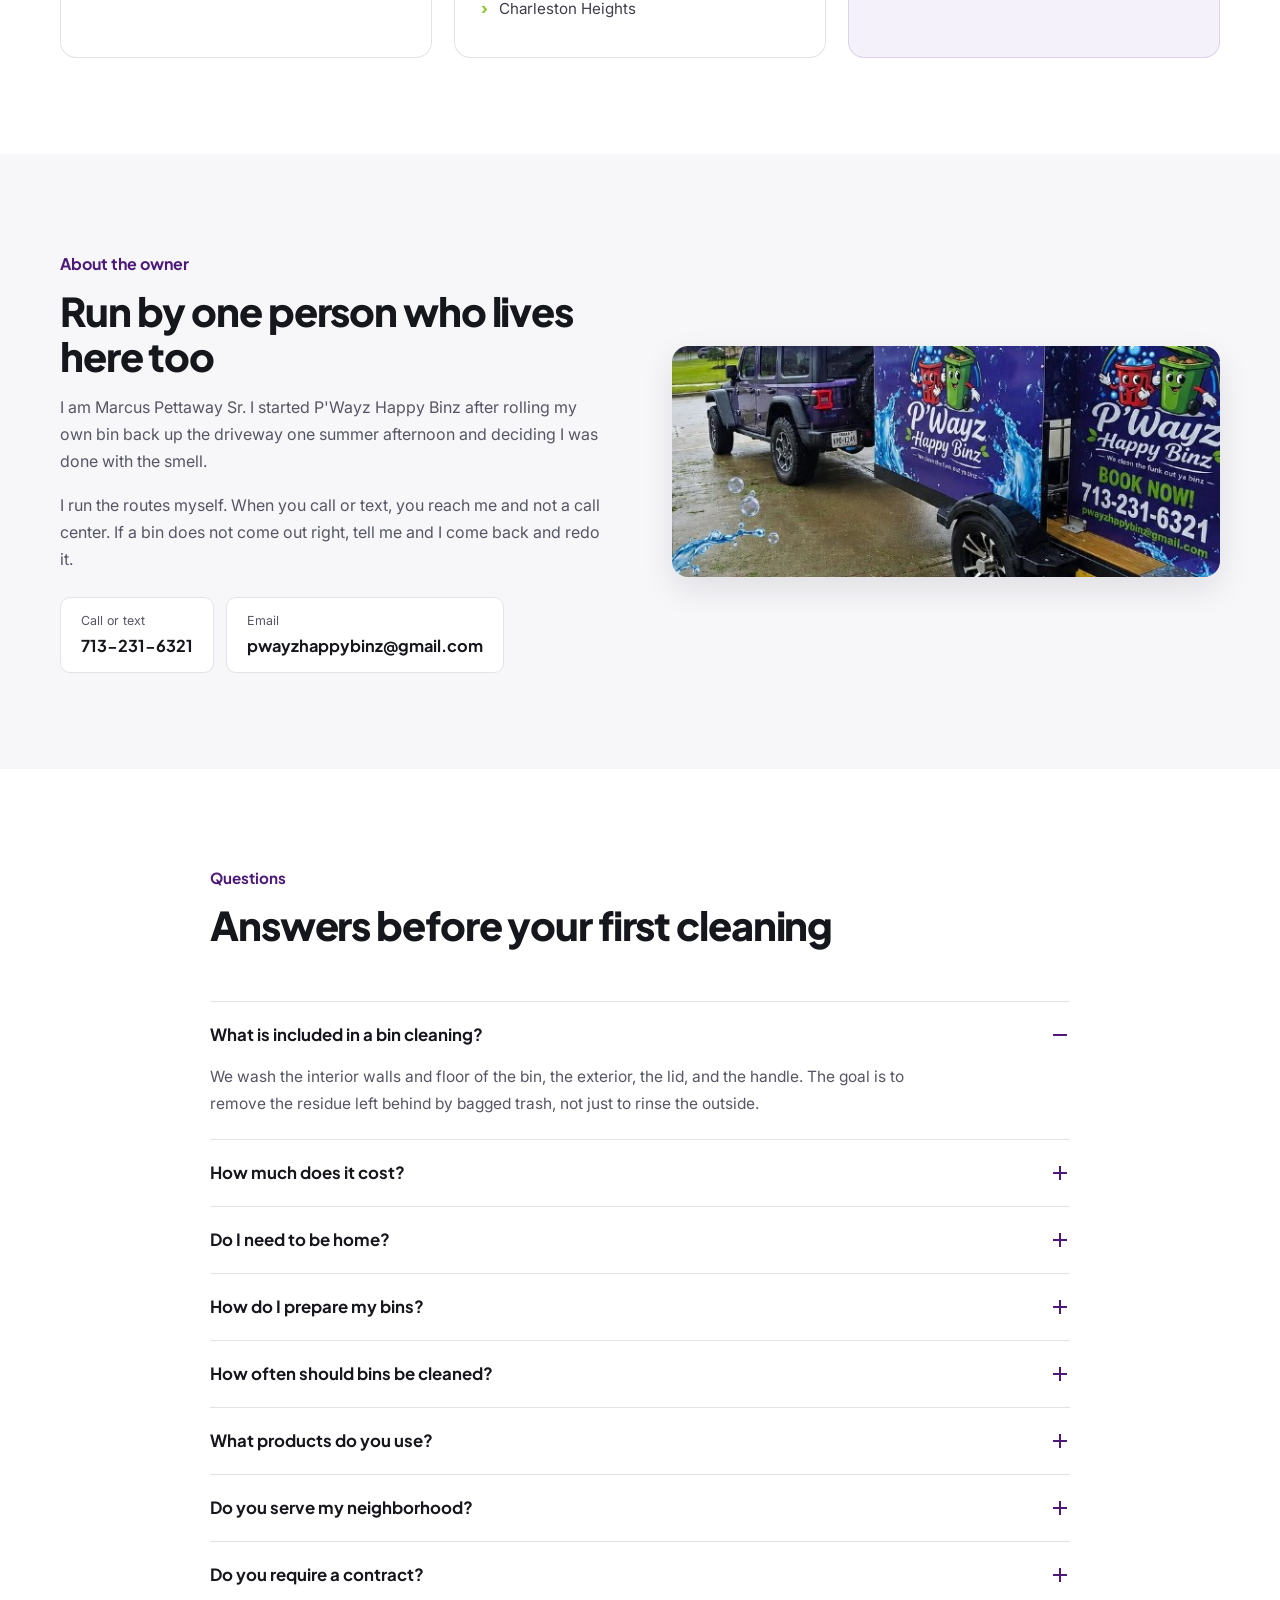
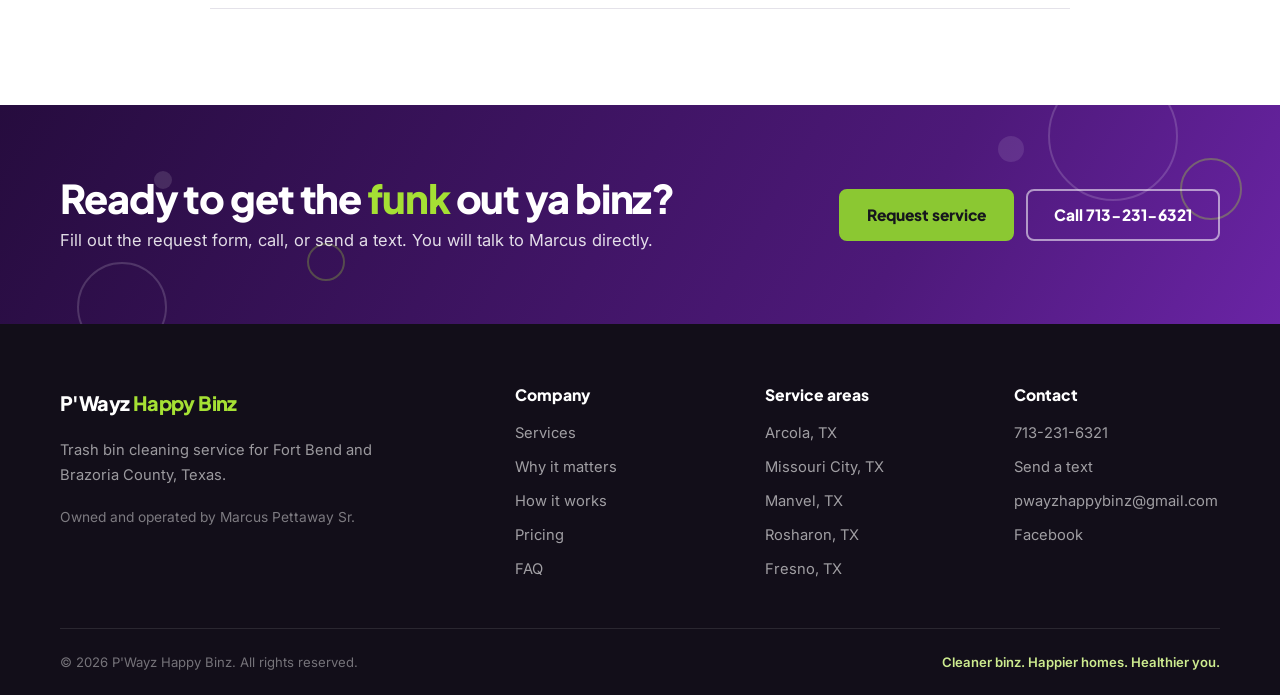
==== commit d0e3d7d1: "Brand-forward visual pass matching the trailer wrap The site read as a generic template while the ac" ====
--- a/index.html
+++ b/index.html
@@ -12,9 +12,8 @@
 
   <link rel="preconnect" href="https://fonts.googleapis.com">
   <link rel="preconnect" href="https://fonts.gstatic.com" crossorigin>
-  <link rel="preconnect" href="https://images.unsplash.com" crossorigin>
   <link href="https://fonts.googleapis.com/css2?family=Plus+Jakarta+Sans:wght@600;700;800&amp;family=Inter:wght@400;500;600;700&amp;display=swap" rel="stylesheet">
-  <link rel="stylesheet" href="/styles.css?v=4">
+  <link rel="stylesheet" href="/styles.css?v=5">
 
   <meta property="og:type" content="website">
   <meta property="og:locale" content="en_US">
@@ -137,14 +136,11 @@
   <main id="main">
 
     <section id="top" class="hero">
-      <div class="hero__media" aria-hidden="true">
-        <img src="https://images.unsplash.com/photo-1532996122724-e3c354a0b15b?auto=format&amp;fit=crop&amp;w=1600&amp;q=70"
-             alt="" fetchpriority="high" decoding="async">
-      </div>
+      <div class="bubbles" aria-hidden="true"><i></i><i></i><i></i><i></i><i></i><i></i></div>
       <div class="container hero__grid">
         <div class="hero__copy">
           <p class="eyebrow">We clean the funk out ya binz</p>
-          <h1>Trash bins washed clean, right at your curb</h1>
+          <h1>Trash bins washed <span class="hl">clean</span>, right at your curb</h1>
           <p class="hero__lead">
             We clean residential trash bins inside and out for homes in Arcola, Missouri City,
             Manvel, Rosharon and Fresno. Right now it is $25 for two bins.
@@ -251,60 +247,51 @@
 
         <div class="cards">
           <article class="card">
-            <img class="card__img"
-                 src="https://images.unsplash.com/photo-1596571026162-ba38f30d222e?auto=format&amp;fit=crop&amp;w=700&amp;q=70"
-                 alt="Residential trash and recycling bins ready for cleaning" loading="lazy" decoding="async">
-            <div class="card__body">
-              <h3>Inside and outside</h3>
-              <p>
-                We wash the interior walls and floor where spills collect, then clean the exterior,
-                the lid, and the handle you touch every week.
-              </p>
-            </div>
+            <h3>Inside and outside</h3>
+            <p>
+              We wash the interior walls and floor where spills collect, then clean the exterior,
+              the lid, and the handle you touch every week.
+            </p>
+          </article>
+
+          <article class="card card--dark">
+            <h3>Odor and residue</h3>
+            <p>
+              High pressure water and eco friendly cleaner break down the film that builds up
+              between pickups. That film is what you smell when you open the lid.
+            </p>
           </article>
 
           <article class="card">
-            <img class="card__img"
-                 src="https://images.unsplash.com/photo-1610891170442-79392fc76493?auto=format&amp;fit=crop&amp;w=700&amp;q=70"
-                 alt="High pressure water spray used to clean a trash bin" loading="lazy" decoding="async">
-            <div class="card__body">
-              <h3>Odor and residue</h3>
-              <p>
-                High pressure water and eco friendly cleaner break down the film that builds up
-                between pickups. That film is what you smell when you open the lid.
-              </p>
-            </div>
-          </article>
-
-          <article class="card">
-            <img class="card__img"
-                 src="https://images.unsplash.com/photo-1495770283154-c990d0050a12?auto=format&amp;fit=crop&amp;w=700&amp;q=70"
-                 alt="Trash bin waiting at the curb of a residential street" loading="lazy" decoding="async">
-            <div class="card__body">
-              <h3>Curbside and done</h3>
-              <p>
-                Leave your empty bins out on your service day. You do not need to be home,
-                and we set them back where we found them.
-              </p>
-            </div>
-          </article>
-        </div>
-      </div>
-    </section>
-
-    <section id="why" class="section section--alt">
-      <div class="container split">
-        <div class="split__media">
-          <img src="https://images.unsplash.com/photo-1581883579507-019c44b711cb?auto=format&amp;fit=crop&amp;w=900&amp;q=70"
-               alt="Pressure washing equipment used for cleaning residential bins" loading="lazy" decoding="async">
-        </div>
-        <div class="split__copy">
+            <h3>Curbside and done</h3>
+            <p>
+              Leave your empty bins out on your service day. You do not need to be home,
+              and we set them back where we found them.
+            </p>
+          </article>
+        </div>
+      </div>
+    </section>
+
+    <section id="why" class="section section--dark">
+      <div class="bubbles" aria-hidden="true"><i></i><i></i><i></i><i></i><i></i><i></i></div>
+      <div class="container">
+        <div class="section-head">
           <p class="eyebrow">Why it matters</p>
           <h2>What builds up in a Texas trash bin</h2>
-          <p>
-            Garbage bags leak. Meat trays, yard waste, diapers and drink cups all drain to the bottom
-            of the bin, and on the Gulf Coast that residue sits in the heat for a full week between pickups.
-          </p>
+        </div>
+        <div class="why__grid">
+          <div>
+            <p class="why__lead">
+              Garbage bags leak. Meat trays, yard waste, diapers and drink cups all drain to the
+              bottom of the bin, and on the Gulf Coast that residue sits in the heat for a full
+              week between pickups.
+            </p>
+            <div class="why__note">
+              Rinsing the outside with a garden hose just moves the problem around.
+              Washing the bin out removes the residue, so the smell goes with it.
+            </div>
+          </div>
           <ul class="ticklist">
             <li>Kills bacteria and germs on the lid and handle your family touches</li>
             <li>Eliminates odors that carry into the garage, driveway and front porch</li>
@@ -313,10 +300,6 @@
             <li>Environmentally friendly products, safe around kids and pets</li>
             <li>Fast, easy and hassle free, you do not lift a finger</li>
           </ul>
-          <p>
-            Rinsing the outside with a garden hose moves the problem around. Washing the bin out
-            removes the residue so the smell goes with it.
-          </p>
         </div>
       </div>
     </section>
@@ -360,6 +343,7 @@
         </div>
 
         <div class="special">
+          <div class="bubbles" aria-hidden="true"><i></i><i></i><i></i><i></i><i></i><i></i></div>
           <div class="special__price"><span>$</span>25</div>
           <div class="special__copy">
             <p class="special__flag">Current special</p>
@@ -546,9 +530,10 @@
     </section>
 
     <section class="cta">
+      <div class="bubbles" aria-hidden="true"><i></i><i></i><i></i><i></i><i></i><i></i></div>
       <div class="container cta__inner">
         <div>
-          <h2>Ready to get the funk out ya binz?</h2>
+          <h2>Ready to get the <span class="hl">funk</span> out ya binz?</h2>
           <p>Fill out the request form, call, or send a text. You will talk to Marcus directly.</p>
         </div>
         <div class="cta__actions">
@@ -599,7 +584,7 @@
 
     <div class="container footer__bottom">
       <span>&copy; <span id="year">2026</span> P'Wayz Happy Binz. All rights reserved.</span>
-      <span>Cleaner binz. Happier homes. Healthier you.</span>
+      <span class="footer__tagline">Cleaner binz. Happier homes. Healthier you.</span>
     </div>
   </footer>
 
@@ -608,6 +593,6 @@
     <a href="#request">Request service</a>
   </div>
 
-  <script src="/script.js?v=4" defer></script>
+  <script src="/script.js?v=5" defer></script>
 </body>
 </html>
--- a/styles.css
+++ b/styles.css
@@ -1,14 +1,18 @@
 /* ---------------------------------------------------------
-   P'Wayz Happy Bins
+   P'Wayz Happy Binz
+   Brand palette and motifs taken from the trailer wrap:
+   deep purple, lime green, water bubbles.
    --------------------------------------------------------- */
 
 :root {
   --purple: #4d1979;
-  --purple-700: #3d1361;
-  --purple-900: #290d43;
+  --purple-mid: #3d1361;
+  --purple-deep: #260c3e;
+  --purple-bright: #6a24a5;
   --purple-50: #f5f1fa;
   --lime: #8bc832;
-  --lime-200: #cdeb8f;
+  --lime-bright: #a5e034;
+  --lime-soft: #cdeb8f;
   --ink: #16161d;
   --slate: #565665;
   --line: #e4e2e9;
@@ -20,7 +24,7 @@
 
   --shadow-sm: 0 1px 2px rgba(22, 22, 29, .06), 0 4px 12px rgba(22, 22, 29, .05);
   --shadow-md: 0 12px 32px rgba(22, 22, 29, .10);
-  --shadow-lg: 0 24px 60px rgba(28, 12, 46, .22);
+  --shadow-lg: 0 24px 60px rgba(28, 12, 46, .28);
 
   --radius: 12px;
   --radius-lg: 16px;
@@ -55,19 +59,25 @@
   color: var(--ink);
   font-family: var(--display);
   font-weight: 800;
-  line-height: 1.18;
-  letter-spacing: -.02em;
-}
-
-h1 { margin-bottom: 18px; font-size: clamp(2.15rem, 4vw, 3.15rem); }
-h2 { margin-bottom: 16px; font-size: clamp(1.7rem, 2.9vw, 2.4rem); }
-h3 { margin-bottom: 10px; font-size: 1.2rem; font-weight: 700; }
+  line-height: 1.12;
+  letter-spacing: -.028em;
+}
+
+h1 { margin-bottom: 18px; font-size: clamp(2.3rem, 4.4vw, 3.5rem); }
+h2 { margin-bottom: 16px; font-size: clamp(1.85rem, 3.1vw, 2.6rem); }
+h3 { margin-bottom: 10px; font-size: 1.24rem; font-weight: 700; }
 p { margin-bottom: 16px; }
 p:last-child { margin-bottom: 0; }
+
+/* Lime highlight for a key word inside a heading */
+.hl { color: var(--lime-bright); }
+.hl--ink { color: var(--purple); }
 
 .container { width: min(calc(100% - 40px), var(--container)); margin-inline: auto; }
 .section { padding-block: clamp(64px, 7.5vw, 104px); }
 .section--alt { background: var(--bg-alt); }
+.section--dark { position: relative; overflow: hidden; background: var(--purple); color: rgba(255, 255, 255, .84); }
+.section--dark h2, .section--dark h3 { color: #fff; }
 
 .sr-only {
   position: absolute; width: 1px; height: 1px; padding: 0; margin: -1px;
@@ -82,9 +92,24 @@
 .skip-link:focus { transform: none; }
 
 :where(a, button, input, select, textarea, summary):focus-visible {
-  outline: 3px solid var(--lime);
+  outline: 3px solid var(--lime-bright);
   outline-offset: 2px;
 }
+
+/* --- Bubble motif, borrowed from the trailer wrap ---------------------- */
+
+.bubbles { position: absolute; inset: 0; overflow: hidden; pointer-events: none; z-index: 0; }
+.bubbles i {
+  position: absolute; display: block; border-radius: 50%;
+  border: 2px solid rgba(255, 255, 255, .16);
+}
+.bubbles i:nth-child(1) { width: 130px; height: 130px; top: -34px; right: 8%; }
+.bubbles i:nth-child(2) { width: 62px;  height: 62px;  top: 24%; right: 3%; border-color: rgba(165, 224, 52, .34); }
+.bubbles i:nth-child(3) { width: 26px;  height: 26px;  top: 14%; right: 20%; background: rgba(255, 255, 255, .10); border: 0; }
+.bubbles i:nth-child(4) { width: 90px;  height: 90px;  bottom: -28px; left: 6%; }
+.bubbles i:nth-child(5) { width: 38px;  height: 38px;  bottom: 20%; left: 24%; border-color: rgba(165, 224, 52, .28); }
+.bubbles i:nth-child(6) { width: 18px;  height: 18px;  top: 30%; left: 12%; background: rgba(255, 255, 255, .12); border: 0; }
+.container, .section--dark > .container, .hero__grid { position: relative; z-index: 1; }
 
 /* --- Shared bits ------------------------------------------------------- */
 
@@ -94,26 +119,26 @@
   font-family: var(--display);
   font-size: .95rem;
   font-weight: 700;
-  letter-spacing: 0;
-}
-
-.section-head { max-width: 660px; margin-bottom: clamp(36px, 4.5vw, 54px); }
+}
+.section--dark .eyebrow, .hero .eyebrow { color: var(--lime-bright); }
+
+.section-head { max-width: 680px; margin-bottom: clamp(36px, 4.5vw, 54px); }
 .section-head__lead { font-size: 1.05rem; }
 
 .button {
   display: inline-flex; align-items: center; justify-content: center;
-  min-height: 50px; padding: 12px 24px;
-  background: var(--purple); border: 1.5px solid var(--purple); border-radius: 8px;
+  min-height: 52px; padding: 13px 26px;
+  background: var(--purple); border: 2px solid var(--purple); border-radius: 8px;
   color: #fff;
-  font-family: var(--display); font-size: .96rem; font-weight: 700; line-height: 1.2;
+  font-family: var(--display); font-size: .97rem; font-weight: 800; line-height: 1.2;
   text-decoration: none; cursor: pointer;
-  transition: background .18s ease, border-color .18s ease, color .18s ease;
-}
-.button:hover { background: var(--purple-700); border-color: var(--purple-700); }
+  transition: background .18s ease, border-color .18s ease, color .18s ease, transform .18s ease;
+}
+.button:hover { background: var(--purple-mid); border-color: var(--purple-mid); transform: translateY(-1px); }
 .button--sm { min-height: 42px; padding: 9px 18px; font-size: .9rem; }
 .button--full { width: 100%; }
 .button--lime { background: var(--lime); border-color: var(--lime); color: var(--ink); }
-.button--lime:hover { background: #7cb52a; border-color: #7cb52a; }
+.button--lime:hover { background: var(--lime-bright); border-color: var(--lime-bright); color: var(--ink); }
 .button--ghost { background: transparent; border-color: rgba(255, 255, 255, .55); color: #fff; }
 .button--ghost:hover { background: rgba(255, 255, 255, .12); border-color: #fff; }
 .button--outline { background: transparent; border-color: var(--line); color: var(--purple); }
@@ -121,28 +146,32 @@
 
 .textlink {
   display: inline-block;
-  color: var(--purple); font-weight: 600; text-decoration: none;
+  color: var(--purple); font-weight: 700; text-decoration: none;
   border-bottom: 2px solid var(--lime); padding-bottom: 2px;
 }
+.section--dark .textlink { color: var(--lime-bright); border-color: var(--lime); }
 
 .ticklist { padding: 0; margin: 0 0 20px; list-style: none; }
 .ticklist li {
-  position: relative; padding: 8px 0 8px 30px;
+  position: relative; padding: 9px 0 9px 32px;
   border-bottom: 1px solid var(--line);
   color: #3f3f4c;
 }
 .ticklist li::before {
-  position: absolute; left: 0; top: 8px;
-  content: "\2713"; color: var(--lime); font-weight: 700;
-}
+  position: absolute; left: 0; top: 9px;
+  content: "\2713"; color: var(--lime); font-weight: 800; font-size: 1.05rem;
+}
+.section--dark .ticklist li { color: rgba(255, 255, 255, .88); border-color: rgba(255, 255, 255, .16); }
+.section--dark .ticklist li::before { color: var(--lime-bright); }
 
 /* --- Top bar + header -------------------------------------------------- */
 
-.topbar { background: var(--purple-900); color: rgba(255, 255, 255, .82); font-size: .85rem; }
+.topbar { background: var(--purple-deep); color: rgba(255, 255, 255, .8); font-size: .85rem; }
 .topbar__inner {
   display: flex; align-items: center; justify-content: space-between;
-  gap: 18px; min-height: 38px;
-}
+  gap: 18px; min-height: 40px;
+}
+.topbar__note { color: var(--lime-soft); font-weight: 600; }
 .topbar__links { display: flex; gap: 22px; }
 .topbar a { text-decoration: none; }
 .topbar a:hover { color: #fff; }
@@ -150,7 +179,7 @@
 
 .site-header {
   position: sticky; top: 0; z-index: 60;
-  background: rgba(255, 255, 255, .96);
+  background: rgba(255, 255, 255, .97);
   backdrop-filter: saturate(150%) blur(8px);
   border-bottom: 1px solid var(--line);
 }
@@ -159,10 +188,10 @@
   gap: 24px; min-height: var(--header-h);
 }
 .brand { display: inline-flex; align-items: baseline; gap: 6px; color: var(--ink); text-decoration: none; }
-.brand-text { font-family: var(--display); font-size: 1.2rem; font-weight: 700; letter-spacing: -.02em; }
+.brand-text { font-family: var(--display); font-size: 1.24rem; font-weight: 800; letter-spacing: -.03em; }
 .brand-text strong { color: var(--purple); font-weight: 800; }
 
-.site-nav { display: flex; align-items: center; gap: clamp(16px, 2vw, 28px); }
+.site-nav { display: flex; align-items: center; gap: clamp(15px, 1.9vw, 26px); }
 .site-nav > a:not(.button) {
   position: relative; color: #3c3c48; font-size: .93rem; font-weight: 500; text-decoration: none;
 }
@@ -181,36 +210,36 @@
 
 /* --- Hero -------------------------------------------------------------- */
 
-.hero { position: relative; padding-block: clamp(48px, 6vw, 82px); isolation: isolate; }
-.hero__media { position: absolute; inset: 0; z-index: -2; overflow: hidden; }
-.hero__media img { width: 100%; height: 100%; object-fit: cover; }
-.hero::after {
-  position: absolute; inset: 0; z-index: -1; content: "";
-  background: linear-gradient(105deg, rgba(30, 10, 50, .92) 0%, rgba(45, 15, 72, .84) 42%, rgba(45, 15, 72, .58) 100%);
-}
-
+.hero {
+  position: relative; overflow: hidden;
+  padding-block: clamp(52px, 6.5vw, 88px);
+  background:
+    radial-gradient(1100px 520px at 8% -10%, rgba(106, 36, 165, .75), transparent 62%),
+    linear-gradient(135deg, var(--purple-deep) 0%, var(--purple) 58%, var(--purple-bright) 100%);
+}
 .hero__grid {
   display: grid; grid-template-columns: 1.05fr .95fr;
   gap: clamp(32px, 5vw, 64px); align-items: center;
 }
 .hero__copy { color: rgba(255, 255, 255, .86); }
-.hero__copy .eyebrow { color: var(--lime-200); }
 .hero__copy h1 { color: #fff; }
-.hero__lead { max-width: 560px; font-size: 1.08rem; }
-
-.hero__points { display: flex; flex-wrap: wrap; gap: 8px 22px; padding: 0; margin: 22px 0 28px; list-style: none; }
-.hero__points li { font-size: .93rem; font-weight: 500; color: rgba(255, 255, 255, .9); }
-.hero__points li::before { margin-right: 7px; content: "\2713"; color: var(--lime); font-weight: 700; }
+.hero__lead { max-width: 560px; font-size: 1.1rem; }
+
+.hero__points { display: flex; flex-wrap: wrap; gap: 9px 24px; padding: 0; margin: 22px 0 30px; list-style: none; }
+.hero__points li { font-size: .95rem; font-weight: 600; color: rgba(255, 255, 255, .92); }
+.hero__points li::before { margin-right: 7px; content: "\2713"; color: var(--lime-bright); font-weight: 800; }
 
 .hero__actions { display: flex; flex-wrap: wrap; gap: 12px; }
 
 /* --- Request form card -------------------------------------------------- */
 
 .form-card {
+  position: relative; z-index: 2;
   padding: clamp(22px, 2.6vw, 30px);
   background: #fff; border-radius: var(--radius-lg); box-shadow: var(--shadow-lg);
-}
-.form-card__title { margin-bottom: 6px; font-size: 1.4rem; }
+  border-top: 5px solid var(--lime);
+}
+.form-card__title { margin-bottom: 6px; font-size: 1.42rem; }
 .form-card__intro { margin-bottom: 20px; font-size: .93rem; }
 
 .request-form { display: grid; gap: 14px; }
@@ -236,29 +265,38 @@
 .form-note { margin: 0; color: #7a7a88; font-size: .76rem; line-height: 1.5; text-align: center; }
 .form-honeypot { position: absolute !important; left: -9999px !important; }
 
-/* --- Trust bar --------------------------------------------------------- */
-
-.trustbar { border-bottom: 1px solid var(--line); background: #fff; }
+/* --- Trust bar, lime band like the flyer -------------------------------- */
+
+.trustbar { background: var(--lime); color: var(--ink); }
 .trustbar__grid { display: grid; grid-template-columns: repeat(4, 1fr); }
 .trustbar__grid > div {
-  display: grid; gap: 2px; padding: 26px 24px 26px 0;
-  border-right: 1px solid var(--line);
+  display: grid; gap: 1px; padding: 24px 24px 24px 0;
+  border-right: 1px solid rgba(22, 22, 29, .16);
 }
 .trustbar__grid > div:last-child { border-right: 0; }
-.trustbar strong { color: var(--purple); font-family: var(--display); font-size: 1.3rem; font-weight: 800; }
-.trustbar span { font-size: .88rem; }
-
-/* --- Cards ------------------------------------------------------------- */
-
-.cards { display: grid; grid-template-columns: repeat(3, 1fr); gap: 26px; }
+.trustbar strong { color: var(--purple-deep); font-family: var(--display); font-size: 1.42rem; font-weight: 800; letter-spacing: -.02em; }
+.trustbar span { color: #2f3d1a; font-size: .88rem; font-weight: 500; }
+
+/* --- Service cards, colour blocked instead of stock photos -------------- */
+
+.cards { display: grid; grid-template-columns: repeat(3, 1fr); gap: 24px; }
 .card {
-  overflow: hidden; background: #fff;
-  border: 1px solid var(--line); border-radius: var(--radius-lg);
+  position: relative; overflow: hidden; padding: 32px 30px 34px;
+  background: #fff; border: 1px solid var(--line); border-radius: var(--radius-lg);
   box-shadow: var(--shadow-sm);
 }
-.card__img { width: 100%; height: 200px; object-fit: cover; }
-.card__body { padding: 24px 24px 26px; }
-.card__body p { font-size: .95rem; margin: 0; }
+.card::before {
+  position: absolute; top: 0; right: 0; left: 0; height: 5px;
+  background: var(--lime); content: "";
+}
+.card h3 { font-size: 1.32rem; }
+.card p { font-size: .96rem; margin: 0; }
+.card--dark {
+  color: rgba(255, 255, 255, .86);
+  background: var(--purple); border-color: var(--purple);
+}
+.card--dark h3 { color: #fff; }
+.card--dark::before { background: var(--lime-bright); }
 
 /* --- Split (image + copy) ---------------------------------------------- */
 
@@ -268,11 +306,9 @@
 }
 .split--reverse .split__media { order: 2; }
 .split__media img {
-  width: 100%; height: 100%; max-height: 460px; object-fit: cover;
+  width: 100%; height: auto;
   border-radius: var(--radius-lg); box-shadow: var(--shadow-md);
 }
-/* Real photos keep their own aspect ratio instead of being cropped to a tall box */
-.split__media--photo img { height: auto; max-height: none; object-fit: contain; }
 .split__copy p { font-size: 1rem; }
 
 .about__contact { display: flex; flex-wrap: wrap; gap: 12px; margin-top: 24px; }
@@ -285,6 +321,16 @@
 .about__contact small { color: var(--slate); font-size: .78rem; }
 .about__contact strong { color: var(--ink); font-family: var(--display); font-size: 1.02rem; }
 
+/* --- Why it matters, two column tick list on purple --------------------- */
+
+.why__grid { display: grid; grid-template-columns: 1fr 1fr; gap: clamp(30px, 4vw, 56px); align-items: start; }
+.why__lead { font-size: 1.06rem; color: rgba(255, 255, 255, .84); }
+.why__note {
+  margin-top: 24px; padding: 18px 22px;
+  background: rgba(255, 255, 255, .07); border-left: 4px solid var(--lime);
+  border-radius: 0 10px 10px 0; font-size: .97rem;
+}
+
 /* --- Steps ------------------------------------------------------------- */
 
 .steps {
@@ -294,30 +340,33 @@
 .steps li { padding-top: 20px; border-top: 3px solid var(--purple); }
 .steps__num {
   display: block; margin-bottom: 10px;
-  color: var(--purple); font-family: var(--display); font-size: 1.05rem; font-weight: 800;
+  color: var(--purple); font-family: var(--display); font-size: 1.1rem; font-weight: 800;
 }
 .steps p { font-size: .94rem; margin: 0; }
 
-/* --- Plans ------------------------------------------------------------- */
+/* --- Pricing ----------------------------------------------------------- */
 
 .special {
+  position: relative; overflow: hidden;
   display: grid; grid-template-columns: auto 1fr auto; gap: 28px; align-items: center;
-  padding: 26px 32px; margin-bottom: 28px;
-  background: var(--purple); border-radius: var(--radius-lg); color: rgba(255, 255, 255, .85);
-}
+  padding: 30px 34px; margin-bottom: 28px;
+  background: linear-gradient(120deg, var(--purple-deep), var(--purple) 62%, var(--purple-bright));
+  border-radius: var(--radius-lg); color: rgba(255, 255, 255, .86);
+}
+.special > * { position: relative; z-index: 1; }
 .special__price {
   display: flex; align-items: flex-start; gap: 2px;
-  color: var(--lime); font-family: var(--display); font-size: 3.6rem; font-weight: 800;
-  line-height: 1; letter-spacing: -.03em;
-}
-.special__price span { font-size: 1.6rem; margin-top: 6px; }
+  color: var(--lime-bright); font-family: var(--display); font-size: 4rem; font-weight: 800;
+  line-height: 1; letter-spacing: -.04em;
+}
+.special__price span { font-size: 1.7rem; margin-top: 7px; }
 .special__flag {
-  display: inline-block; padding: 3px 12px; margin-bottom: 8px;
+  display: inline-block; padding: 4px 13px; margin-bottom: 9px;
   background: var(--lime); border-radius: 100px;
-  color: var(--ink); font-size: .74rem; font-weight: 700; letter-spacing: .02em;
-}
-.special h3 { margin-bottom: 6px; color: #fff; font-size: 1.3rem; }
-.special p { margin: 0; font-size: .95rem; }
+  color: var(--ink); font-size: .75rem; font-weight: 800;
+}
+.special h3 { margin-bottom: 6px; color: #fff; font-size: 1.35rem; }
+.special p { margin: 0; font-size: .96rem; }
 
 .plans { display: grid; grid-template-columns: repeat(3, 1fr); gap: 24px; align-items: start; }
 .plan {
@@ -338,11 +387,11 @@
 .plan__unit { color: var(--purple); font-weight: 600; font-size: .9rem !important; }
 .plan .button { margin-top: 8px; }
 
-.plan--featured { border-color: var(--purple); box-shadow: var(--shadow-md); }
+.plan--featured { border-color: var(--purple); border-width: 2px; box-shadow: var(--shadow-md); }
 .plan__flag {
   display: inline-block; justify-self: start; padding: 4px 12px;
   background: var(--lime); border-radius: 100px;
-  color: var(--ink); font-size: .76rem !important; font-weight: 700;
+  color: var(--ink); font-size: .76rem !important; font-weight: 800;
 }
 
 /* --- Service areas ------------------------------------------------------ */
@@ -351,6 +400,7 @@
 .area {
   padding: 26px 26px 28px; background: #fff;
   border: 1px solid var(--line); border-radius: var(--radius-lg);
+  border-top: 4px solid var(--purple);
 }
 .area h3 { display: flex; flex-wrap: wrap; align-items: baseline; gap: 8px; margin-bottom: 14px; }
 .area h3 span { color: var(--slate); font-family: var(--body); font-size: .82rem; font-weight: 500; }
@@ -362,9 +412,9 @@
 }
 .area li:last-child { border-bottom: 0; }
 .area li::before {
-  position: absolute; left: 0; top: 7px; content: "\203A"; color: var(--lime); font-weight: 700;
-}
-.area--ask { background: var(--purple-50); border-color: #ded2ec; }
+  position: absolute; left: 0; top: 7px; content: "\203A"; color: var(--lime); font-weight: 800;
+}
+.area--ask { background: var(--purple-50); border-color: #ded2ec; border-top-color: var(--lime); }
 .area--ask p { font-size: .95rem; margin-bottom: 14px; }
 
 /* --- FAQ --------------------------------------------------------------- */
@@ -375,12 +425,10 @@
 .faq summary {
   display: flex; align-items: center; justify-content: space-between; gap: 16px;
   min-height: 66px; padding: 14px 0; cursor: pointer; list-style: none;
-  color: var(--ink); font-family: var(--display); font-size: 1.04rem; font-weight: 700;
+  color: var(--ink); font-family: var(--display); font-size: 1.05rem; font-weight: 700;
 }
 .faq summary::-webkit-details-marker { display: none; }
-.faq summary span {
-  position: relative; flex: 0 0 auto; width: 20px; height: 20px;
-}
+.faq summary span { position: relative; flex: 0 0 auto; width: 20px; height: 20px; }
 .faq summary span::before,
 .faq summary span::after {
   position: absolute; top: 50%; left: 50%; content: "";
@@ -394,7 +442,12 @@
 
 /* --- CTA band ---------------------------------------------------------- */
 
-.cta { padding-block: clamp(48px, 5vw, 68px); background: var(--purple); color: rgba(255, 255, 255, .85); }
+.cta {
+  position: relative; overflow: hidden;
+  padding-block: clamp(52px, 5.5vw, 76px);
+  background: linear-gradient(120deg, var(--purple-deep), var(--purple) 70%, var(--purple-bright));
+  color: rgba(255, 255, 255, .86);
+}
 .cta__inner { display: flex; flex-wrap: wrap; align-items: center; justify-content: space-between; gap: 26px; }
 .cta h2 { margin-bottom: 6px; color: #fff; }
 .cta p { margin: 0; }
@@ -402,23 +455,24 @@
 
 /* --- Footer ------------------------------------------------------------ */
 
-.site-footer { padding: 62px 0 22px; background: #14101b; color: rgba(255, 255, 255, .58); }
+.site-footer { padding: 62px 0 22px; background: #120e19; color: rgba(255, 255, 255, .58); }
 .footer__main {
   display: grid; grid-template-columns: 2fr 1fr 1fr 1fr; gap: 44px; padding-bottom: 46px;
 }
 .brand--footer { color: #fff; }
-.brand--footer .brand-text strong { color: var(--lime); }
+.brand--footer .brand-text strong { color: var(--lime-bright); }
 .footer__brand p { max-width: 320px; margin: 18px 0 0; font-size: .92rem; }
 .footer__owner { color: rgba(255, 255, 255, .45); font-size: .86rem !important; }
 .footer__col { display: grid; align-content: start; gap: 9px; }
 .footer__col h2 { margin-bottom: 8px; color: #fff; font-size: .98rem; letter-spacing: 0; }
 .footer__col a { color: rgba(255, 255, 255, .6); font-size: .92rem; text-decoration: none; }
-.footer__col a:hover { color: var(--lime); }
+.footer__col a:hover { color: var(--lime-bright); }
 .footer__bottom {
   display: flex; flex-wrap: wrap; justify-content: space-between; gap: 14px;
   padding-top: 22px; border-top: 1px solid rgba(255, 255, 255, .1);
   color: rgba(255, 255, 255, .42); font-size: .82rem;
 }
+.footer__tagline { color: var(--lime-soft) !important; font-weight: 600; }
 
 .mobile-cta { display: none; }
 
@@ -436,14 +490,15 @@
 /* --- Responsive -------------------------------------------------------- */
 
 @media (max-width: 1040px) {
-  .site-nav { gap: 15px; }
-  .site-nav > a:not(.button) { font-size: .87rem; }
+  .site-nav { gap: 14px; }
+  .site-nav > a:not(.button) { font-size: .86rem; }
   .hero__grid { grid-template-columns: 1fr; }
   .hero__copy { max-width: 640px; }
   .cards, .areas, .plans { grid-template-columns: repeat(2, 1fr); }
   .steps { grid-template-columns: repeat(2, 1fr); row-gap: 32px; }
+  .why__grid { grid-template-columns: 1fr; }
   .trustbar__grid { grid-template-columns: repeat(2, 1fr); }
-  .trustbar__grid > div { padding: 22px 20px; border-bottom: 1px solid var(--line); }
+  .trustbar__grid > div { padding: 20px; border-bottom: 1px solid rgba(22, 22, 29, .16); }
   .trustbar__grid > div:nth-child(2n) { border-right: 0; }
   .trustbar__grid > div:nth-last-child(-n+2) { border-bottom: 0; }
   .footer__main { grid-template-columns: 1fr 1fr 1fr; }
@@ -463,9 +518,8 @@
   .site-nav.is-open { display: grid; gap: 4px; }
   .site-nav > a { padding: 8px 0; }
   .site-nav .button { margin-top: 8px; }
-  .split, .split--reverse .split__media { grid-template-columns: 1fr; order: 0; }
   .split { grid-template-columns: 1fr; }
-  .split__media img { max-height: 340px; }
+  .split--reverse .split__media { order: 0; }
 }
 
 @media (max-width: 700px) {
@@ -474,22 +528,24 @@
   .section { padding-block: 56px; }
   .cards, .areas, .plans, .steps { grid-template-columns: 1fr; }
   .field-row { grid-template-columns: 1fr; }
-  .special { grid-template-columns: 1fr; gap: 16px; padding: 24px; text-align: left; }
-  .special .button { justify-self: stretch; }
   .hero__points { flex-direction: column; gap: 10px; }
   .hero__actions .button, .cta__actions .button { flex: 1 1 100%; }
   .cta__inner { flex-direction: column; align-items: flex-start; }
+  .special { grid-template-columns: 1fr; gap: 16px; padding: 26px 24px; }
+  .special .button { justify-self: stretch; }
   .footer__main { grid-template-columns: 1fr 1fr; gap: 32px 24px; }
   .footer__bottom { flex-direction: column; gap: 8px; }
+  .bubbles i:nth-child(1) { width: 90px; height: 90px; }
+  .bubbles i:nth-child(4) { display: none; }
 
   .mobile-cta {
     position: fixed; z-index: 90; right: 0; bottom: 0; left: 0;
     display: grid; grid-template-columns: 1fr 1fr;
-    background: var(--purple-900); box-shadow: 0 -6px 22px rgba(0, 0, 0, .18);
+    background: var(--purple-deep); box-shadow: 0 -6px 22px rgba(0, 0, 0, .18);
   }
   .mobile-cta a {
     display: grid; min-height: 60px; place-items: center;
-    color: #fff; font-family: var(--display); font-weight: 700; font-size: .95rem; text-decoration: none;
+    color: #fff; font-family: var(--display); font-weight: 800; font-size: .95rem; text-decoration: none;
   }
   .mobile-cta a:last-child { background: var(--lime); color: var(--ink); }
 }
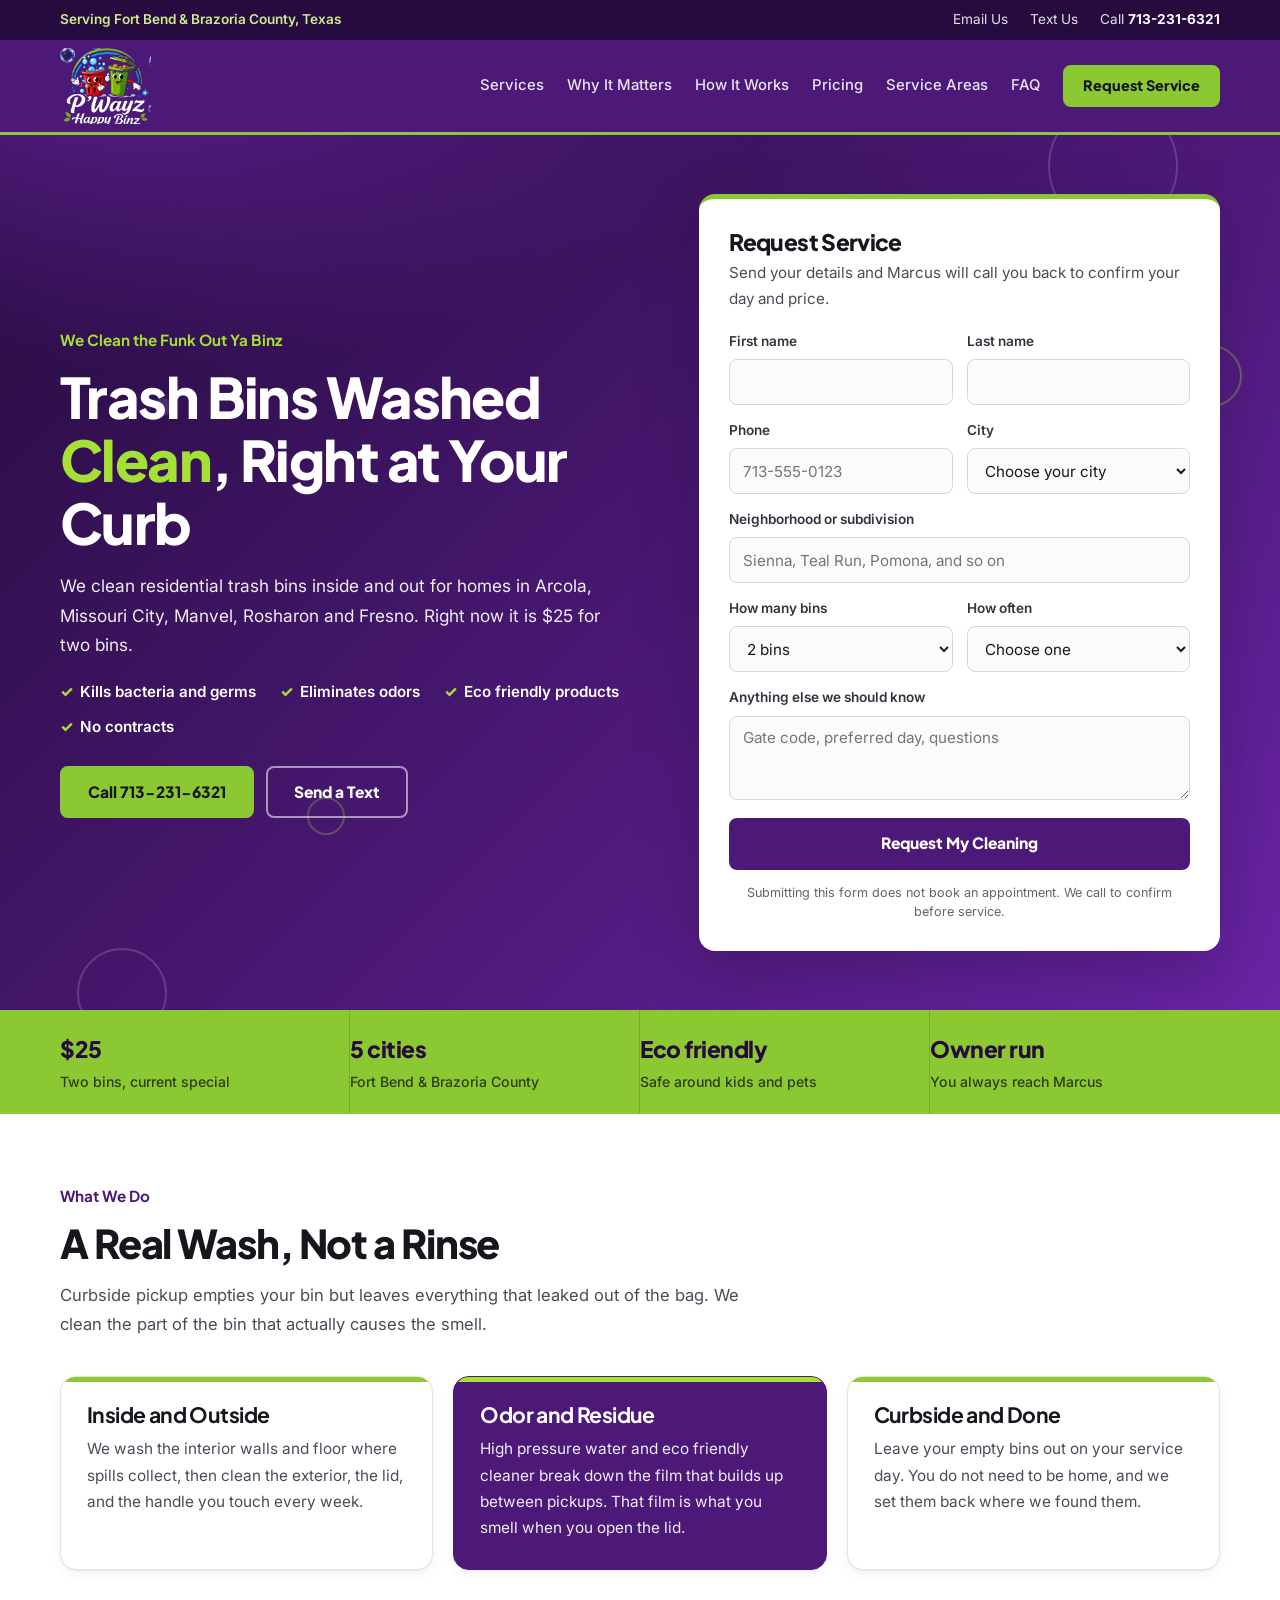
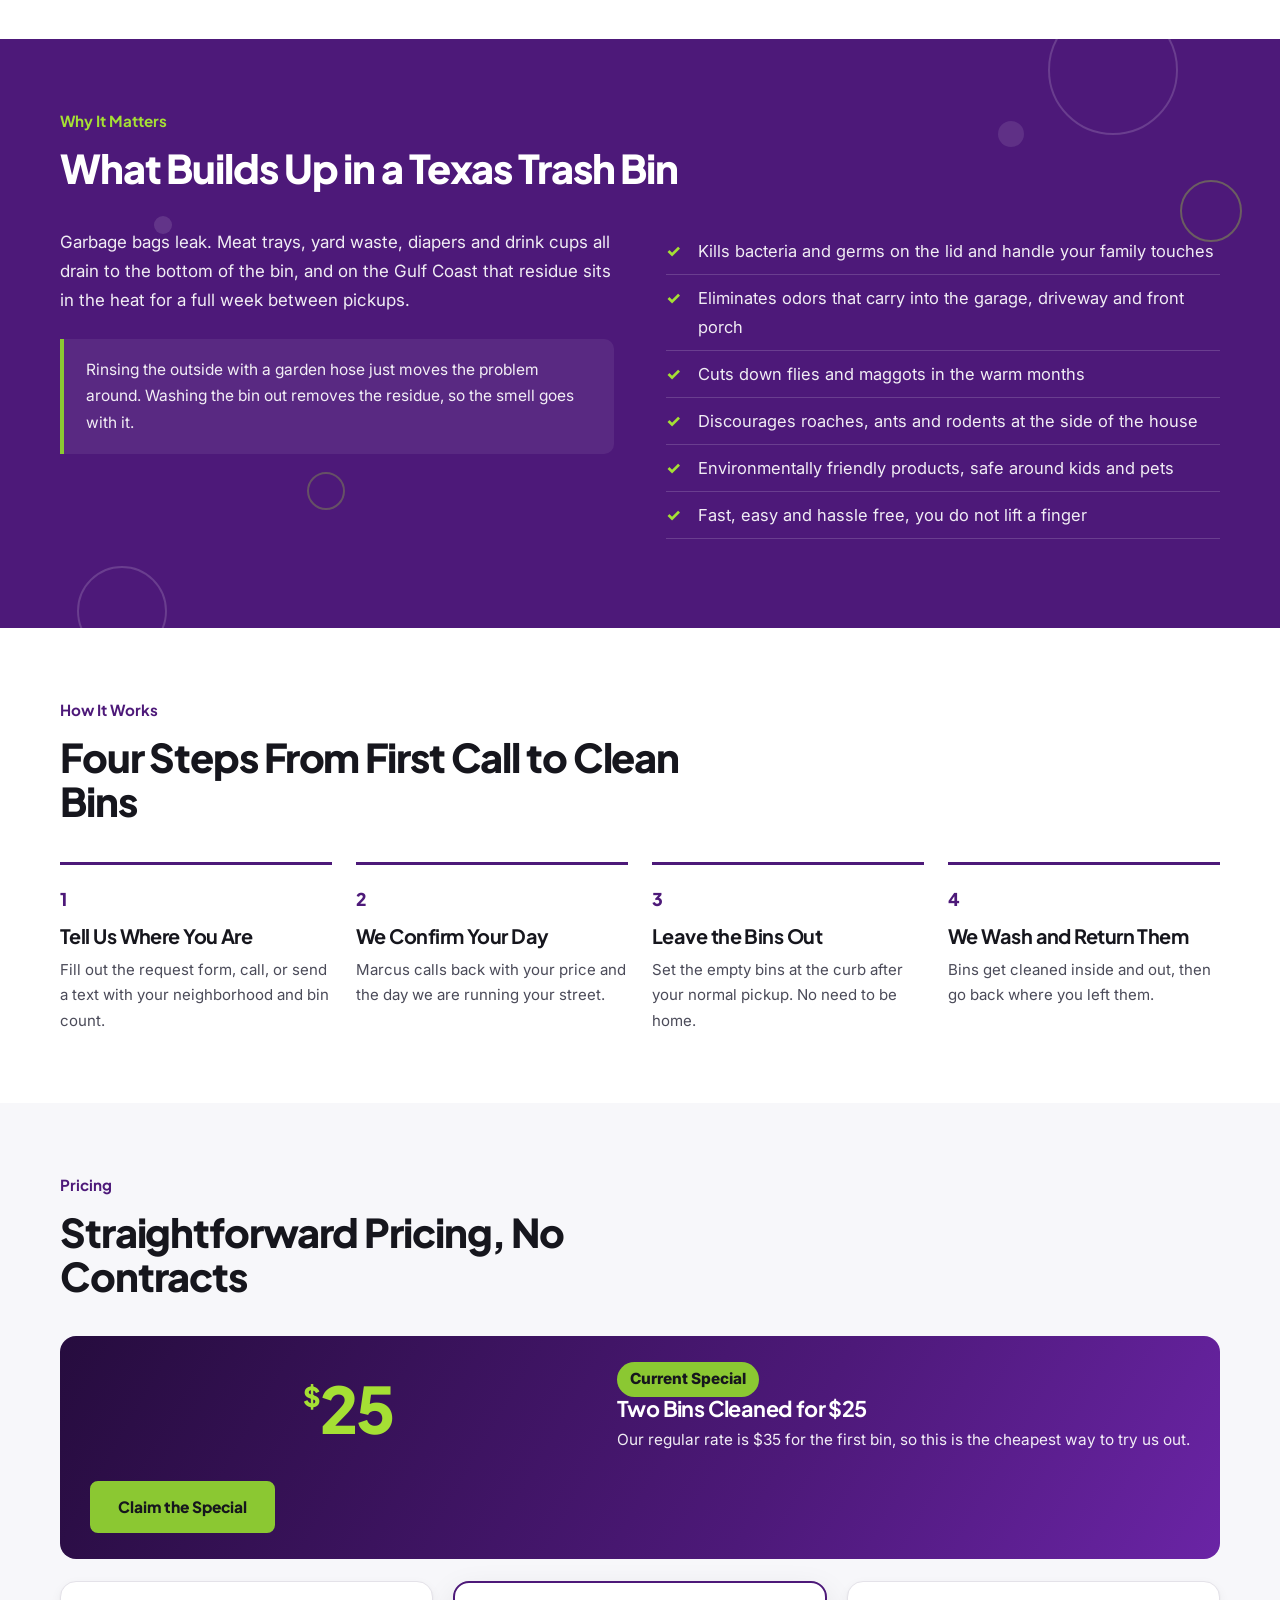
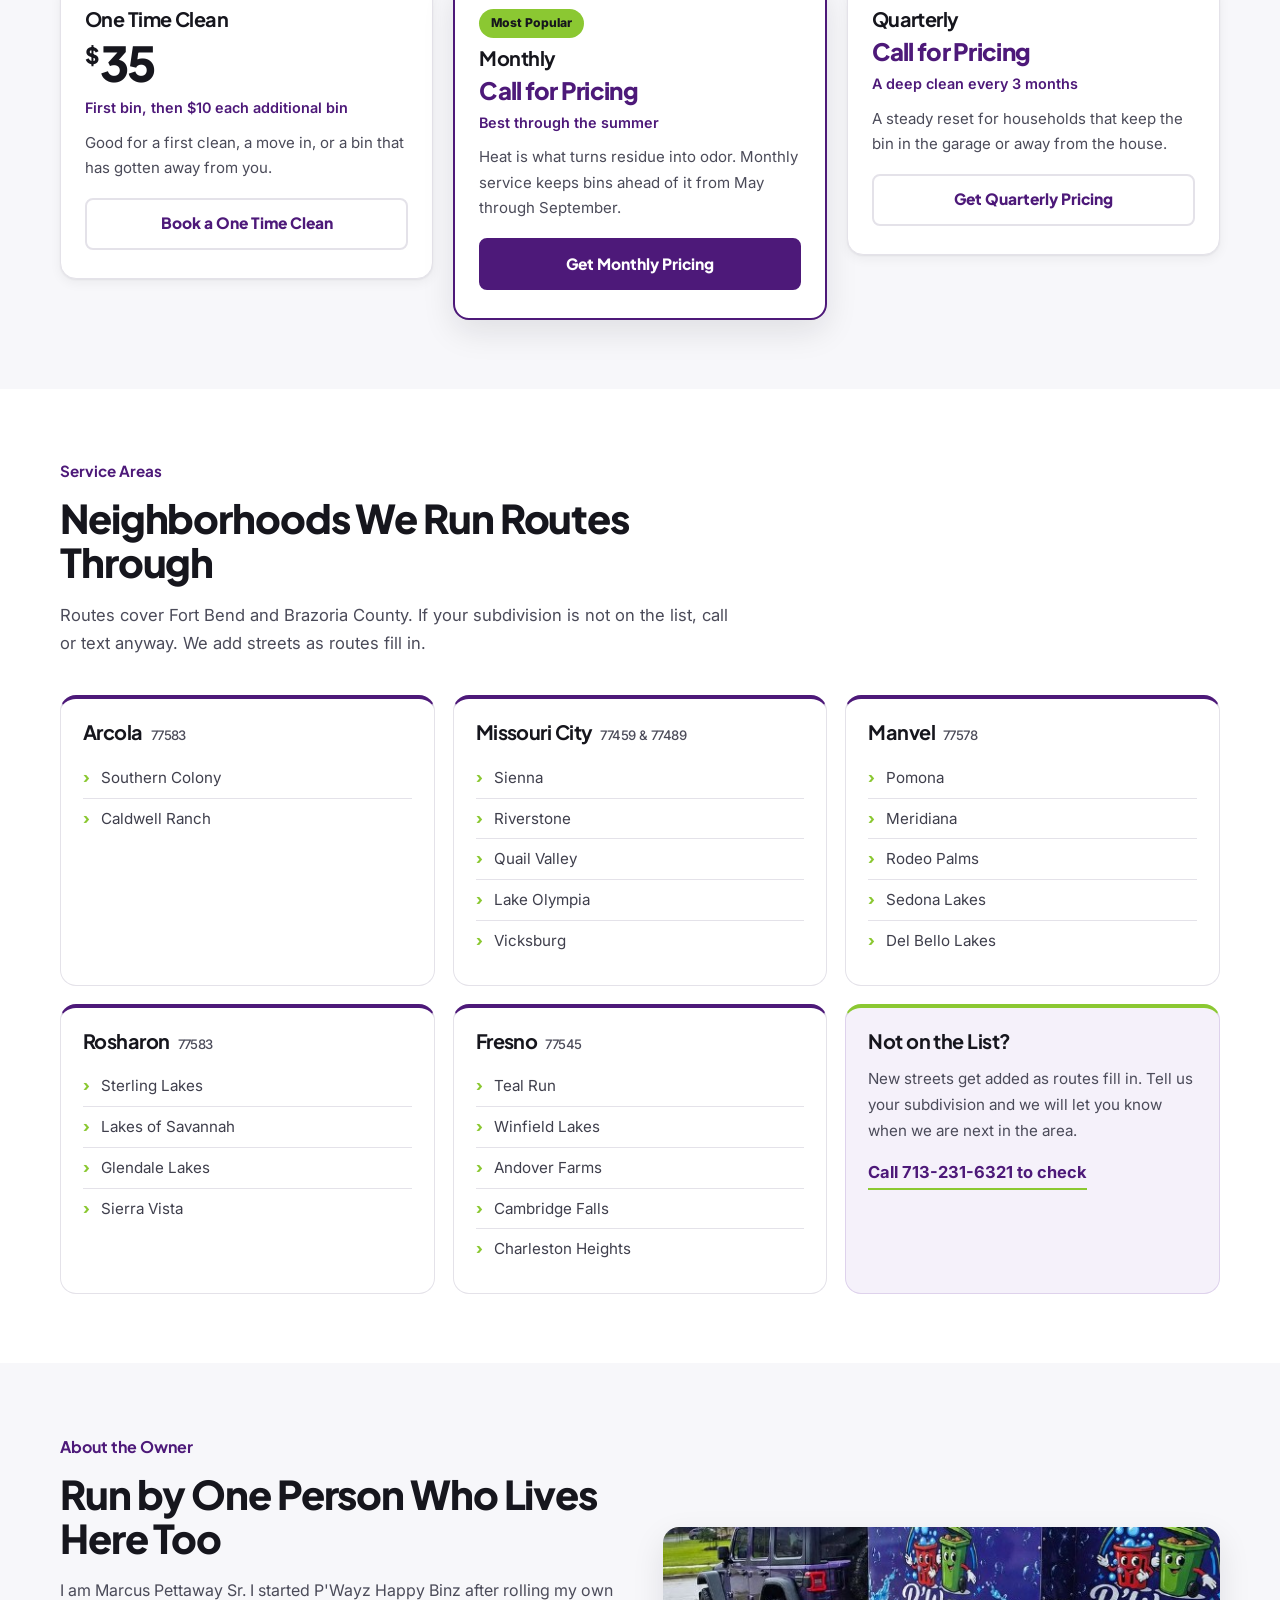
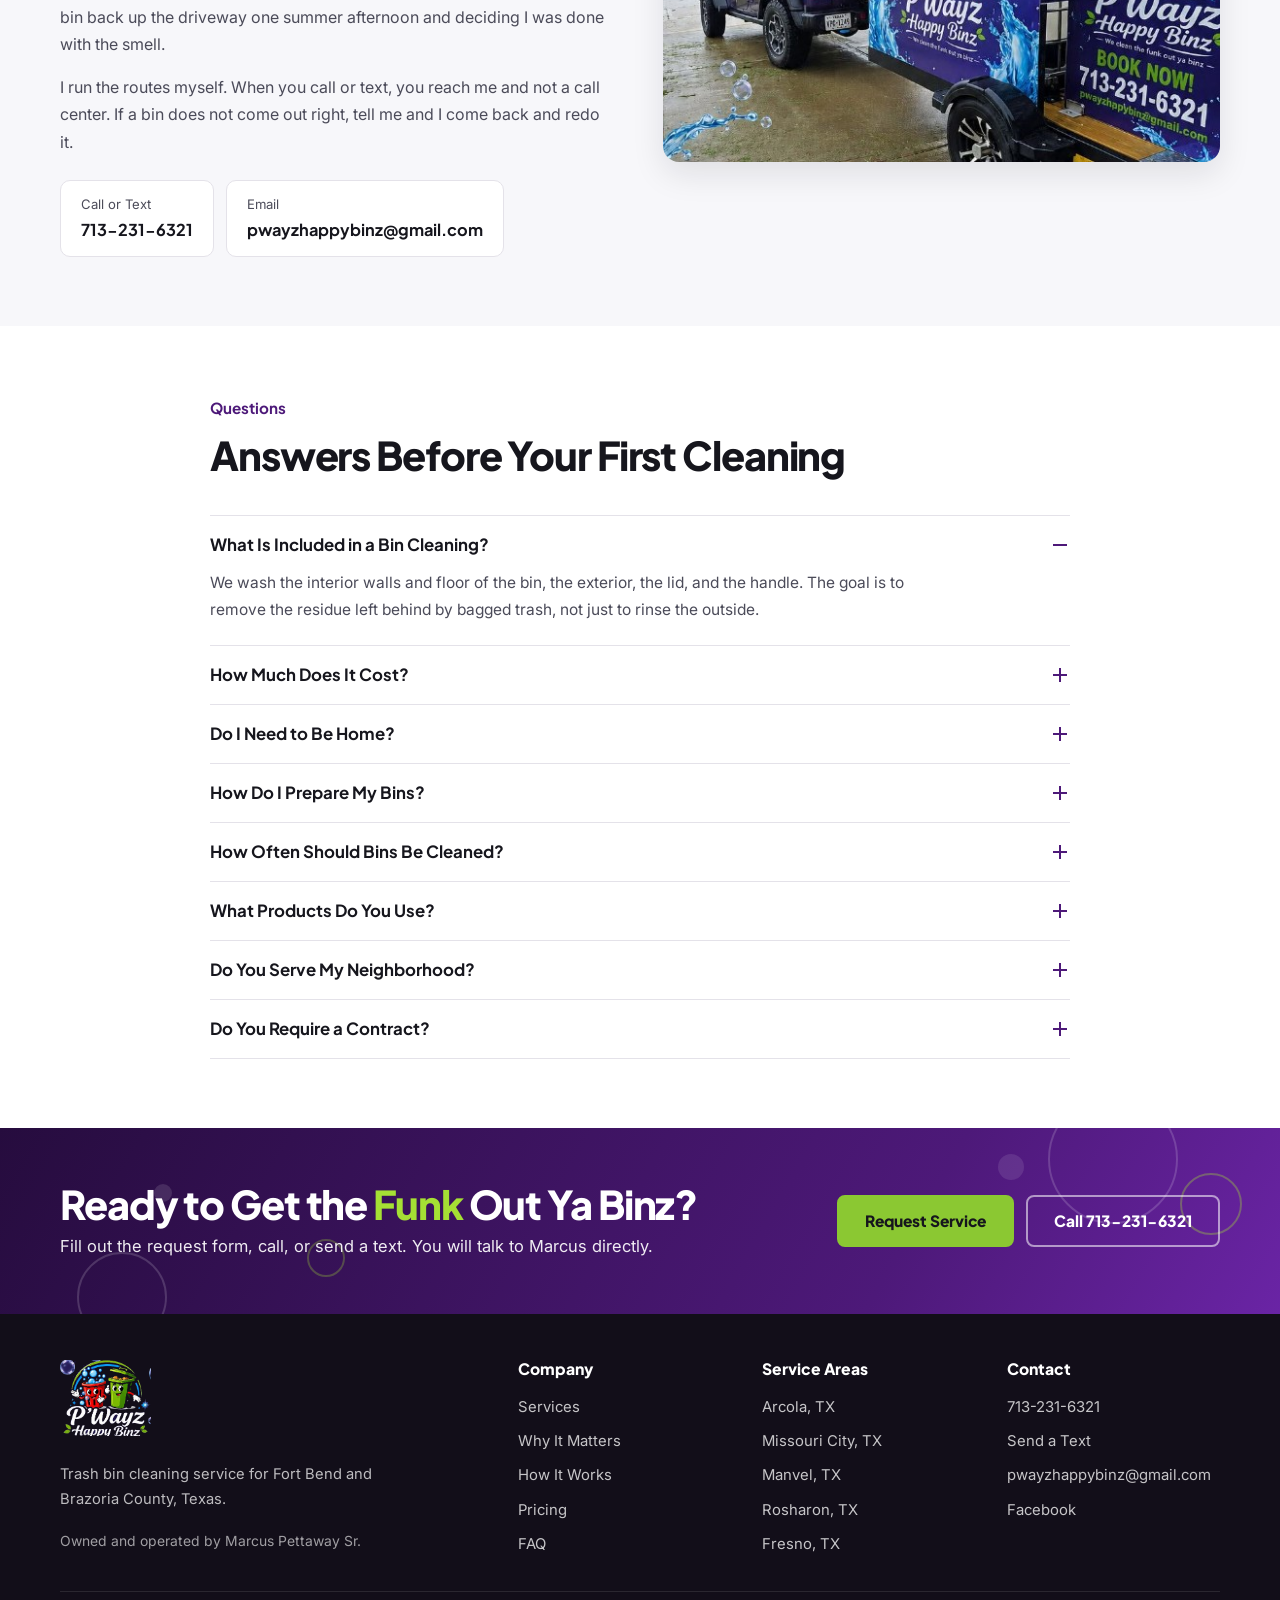
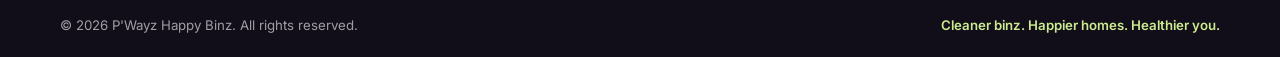
==== commit 31b6e325: "Use the real logo in the nav, tighten spacing, improve legibility Logo: - Add the mascot logo with i" ====
--- a/index.html
+++ b/index.html
@@ -13,13 +13,13 @@
   <link rel="preconnect" href="https://fonts.googleapis.com">
   <link rel="preconnect" href="https://fonts.gstatic.com" crossorigin>
   <link href="https://fonts.googleapis.com/css2?family=Plus+Jakarta+Sans:wght@600;700;800&amp;family=Inter:wght@400;500;600;700&amp;display=swap" rel="stylesheet">
-  <link rel="stylesheet" href="/styles.css?v=5">
+  <link rel="stylesheet" href="/styles.css?v=6">
 
   <meta property="og:type" content="website">
   <meta property="og:locale" content="en_US">
   <meta property="og:site_name" content="P'Wayz Happy Binz">
   <meta property="og:title" content="P'Wayz Happy Binz | Trash Bin Cleaning in Arcola, Missouri City, Manvel, Rosharon &amp; Fresno TX">
-  <meta property="og:description" content="We clean the funk out ya binz. Trash bins washed inside and out at your curb across Fort Bend and Brazoria County.">
+  <meta property="og:description" content="We Clean the Funk Out Ya Binz. Trash bins washed inside and out at your curb across Fort Bend and Brazoria County.">
   <meta property="og:url" content="https://pwayzhappybinz-695.netlify.app/">
   <meta property="og:image" content="https://pwayzhappybinz-695.netlify.app/og-image.png">
   <meta property="og:image:width" content="1200">
@@ -34,7 +34,7 @@
     "@id": "https://pwayzhappybinz-695.netlify.app/#business",
     "name": "P'Wayz Happy Binz",
     "alternateName": "P'Wayz Happy Binz Trash Bin Cleaning Service",
-    "slogan": "We clean the funk out ya binz",
+    "slogan": "We Clean the Funk Out Ya Binz",
     "description": "Residential trash bin cleaning serving Arcola, Missouri City, Manvel, Rosharon and Fresno, Texas.",
     "url": "https://pwayzhappybinz-695.netlify.app/",
     "telephone": "+1-713-231-6321",
@@ -104,10 +104,10 @@
 
   <div class="topbar">
     <div class="container topbar__inner">
-      <span class="topbar__note">We clean the funk out ya binz</span>
+      <span class="topbar__note">Serving Fort Bend &amp; Brazoria County, Texas</span>
       <div class="topbar__links">
-        <a href="mailto:pwayzhappybinz@gmail.com">Email us</a>
-        <a href="sms:+17132316321">Text us</a>
+        <a href="mailto:pwayzhappybinz@gmail.com">Email Us</a>
+        <a href="sms:+17132316321">Text Us</a>
         <a href="tel:+17132316321">Call <strong>713-231-6321</strong></a>
       </div>
     </div>
@@ -116,19 +116,20 @@
   <header class="site-header">
     <div class="container nav-wrap">
       <a class="brand" href="#top" aria-label="P'Wayz Happy Binz home">
-        <span class="brand-text">P'Wayz <strong>Happy Binz</strong></span>
+        <img class="brand-logo" src="/logo-nav.png?v=1" alt="P'Wayz Happy Binz"
+             width="277" height="232" fetchpriority="high">
       </a>
       <button class="nav-toggle" type="button" aria-expanded="false" aria-controls="site-nav">
         <span class="sr-only">Toggle navigation</span><span></span><span></span><span></span>
       </button>
       <nav id="site-nav" class="site-nav" aria-label="Primary navigation">
         <a href="#services">Services</a>
-        <a href="#why">Why it matters</a>
-        <a href="#process">How it works</a>
+        <a href="#why">Why It Matters</a>
+        <a href="#process">How It Works</a>
         <a href="#pricing">Pricing</a>
-        <a href="#areas">Service areas</a>
+        <a href="#areas">Service Areas</a>
         <a href="#faq">FAQ</a>
-        <a class="button button--sm" href="#request">Request service</a>
+        <a class="button button--sm button--lime" href="#request">Request Service</a>
       </nav>
     </div>
   </header>
@@ -139,8 +140,8 @@
       <div class="bubbles" aria-hidden="true"><i></i><i></i><i></i><i></i><i></i><i></i></div>
       <div class="container hero__grid">
         <div class="hero__copy">
-          <p class="eyebrow">We clean the funk out ya binz</p>
-          <h1>Trash bins washed <span class="hl">clean</span>, right at your curb</h1>
+          <p class="eyebrow">We Clean the Funk Out Ya Binz</p>
+          <h1>Trash Bins Washed <span class="hl">Clean</span>, Right at Your Curb</h1>
           <p class="hero__lead">
             We clean residential trash bins inside and out for homes in Arcola, Missouri City,
             Manvel, Rosharon and Fresno. Right now it is $25 for two bins.
@@ -153,12 +154,12 @@
           </ul>
           <div class="hero__actions">
             <a class="button button--lime" href="tel:+17132316321">Call 713-231-6321</a>
-            <a class="button button--ghost" href="sms:+17132316321?&amp;body=Hi%20Marcus%2C%20I%27d%20like%20to%20schedule%20trash%20bin%20cleaning.">Send a text</a>
+            <a class="button button--ghost" href="sms:+17132316321?&amp;body=Hi%20Marcus%2C%20I%27d%20like%20to%20schedule%20trash%20bin%20cleaning.">Send a Text</a>
           </div>
         </div>
 
         <div class="form-card" id="request">
-          <h2 class="form-card__title">Request service</h2>
+          <h2 class="form-card__title">Request Service</h2>
           <p class="form-card__intro">Send your details and Marcus will call you back to confirm your day and price.</p>
           <form class="request-form" name="service-request" method="POST" action="/thank-you/" data-netlify="true" netlify-honeypot="company-website">
             <input type="hidden" name="form-name" value="service-request">
@@ -218,7 +219,7 @@
               <textarea name="message" rows="3" placeholder="Gate code, preferred day, questions"></textarea>
             </label>
 
-            <button class="button button--full" type="submit">Request my cleaning</button>
+            <button class="button button--full" type="submit">Request My Cleaning</button>
             <p class="form-note">Submitting this form does not book an appointment. We call to confirm before service.</p>
           </form>
         </div>
@@ -237,8 +238,8 @@
     <section id="services" class="section">
       <div class="container">
         <div class="section-head">
-          <p class="eyebrow">What we do</p>
-          <h2>A real wash, not a rinse</h2>
+          <p class="eyebrow">What We Do</p>
+          <h2>A Real Wash, Not a Rinse</h2>
           <p class="section-head__lead">
             Curbside pickup empties your bin but leaves everything that leaked out of the bag.
             We clean the part of the bin that actually causes the smell.
@@ -247,7 +248,7 @@
 
         <div class="cards">
           <article class="card">
-            <h3>Inside and outside</h3>
+            <h3>Inside and Outside</h3>
             <p>
               We wash the interior walls and floor where spills collect, then clean the exterior,
               the lid, and the handle you touch every week.
@@ -255,7 +256,7 @@
           </article>
 
           <article class="card card--dark">
-            <h3>Odor and residue</h3>
+            <h3>Odor and Residue</h3>
             <p>
               High pressure water and eco friendly cleaner break down the film that builds up
               between pickups. That film is what you smell when you open the lid.
@@ -263,7 +264,7 @@
           </article>
 
           <article class="card">
-            <h3>Curbside and done</h3>
+            <h3>Curbside and Done</h3>
             <p>
               Leave your empty bins out on your service day. You do not need to be home,
               and we set them back where we found them.
@@ -277,8 +278,8 @@
       <div class="bubbles" aria-hidden="true"><i></i><i></i><i></i><i></i><i></i><i></i></div>
       <div class="container">
         <div class="section-head">
-          <p class="eyebrow">Why it matters</p>
-          <h2>What builds up in a Texas trash bin</h2>
+          <p class="eyebrow">Why It Matters</p>
+          <h2>What Builds Up in a Texas Trash Bin</h2>
         </div>
         <div class="why__grid">
           <div>
@@ -307,28 +308,28 @@
     <section id="process" class="section">
       <div class="container">
         <div class="section-head">
-          <p class="eyebrow">How it works</p>
-          <h2>Four steps from first call to clean bins</h2>
+          <p class="eyebrow">How It Works</p>
+          <h2>Four Steps From First Call to Clean Bins</h2>
         </div>
         <ol class="steps">
           <li>
             <span class="steps__num">1</span>
-            <h3>Tell us where you are</h3>
+            <h3>Tell Us Where You Are</h3>
             <p>Fill out the request form, call, or send a text with your neighborhood and bin count.</p>
           </li>
           <li>
             <span class="steps__num">2</span>
-            <h3>We confirm your day</h3>
+            <h3>We Confirm Your Day</h3>
             <p>Marcus calls back with your price and the day we are running your street.</p>
           </li>
           <li>
             <span class="steps__num">3</span>
-            <h3>Leave the bins out</h3>
+            <h3>Leave the Bins Out</h3>
             <p>Set the empty bins at the curb after your normal pickup. No need to be home.</p>
           </li>
           <li>
             <span class="steps__num">4</span>
-            <h3>We wash and return them</h3>
+            <h3>We Wash and Return Them</h3>
             <p>Bins get cleaned inside and out, then go back where you left them.</p>
           </li>
         </ol>
@@ -339,44 +340,44 @@
       <div class="container">
         <div class="section-head">
           <p class="eyebrow">Pricing</p>
-          <h2>Straightforward pricing, no contracts</h2>
+          <h2>Straightforward Pricing, No Contracts</h2>
         </div>
 
         <div class="special">
           <div class="bubbles" aria-hidden="true"><i></i><i></i><i></i><i></i><i></i><i></i></div>
           <div class="special__price"><span>$</span>25</div>
           <div class="special__copy">
-            <p class="special__flag">Current special</p>
-            <h3>Two bins cleaned for $25</h3>
+            <p class="special__flag">Current Special</p>
+            <h3>Two Bins Cleaned for $25</h3>
             <p>Our regular rate is $35 for the first bin, so this is the cheapest way to try us out.</p>
           </div>
-          <a class="button button--lime" href="#request">Claim the special</a>
+          <a class="button button--lime" href="#request">Claim the Special</a>
         </div>
 
         <div class="plans">
           <article class="plan">
-            <h3>One time clean</h3>
+            <h3>One Time Clean</h3>
             <p class="plan__price"><span>$</span>35</p>
             <p class="plan__unit">First bin, then $10 each additional bin</p>
             <p>Good for a first clean, a move in, or a bin that has gotten away from you.</p>
-            <a class="button button--outline button--full" href="#request">Book a one time clean</a>
+            <a class="button button--outline button--full" href="#request">Book a One Time Clean</a>
           </article>
 
           <article class="plan plan--featured">
-            <p class="plan__flag">Most popular</p>
+            <p class="plan__flag">Most Popular</p>
             <h3>Monthly</h3>
-            <p class="plan__price plan__price--quote">Call for pricing</p>
+            <p class="plan__price plan__price--quote">Call for Pricing</p>
             <p class="plan__unit">Best through the summer</p>
             <p>Heat is what turns residue into odor. Monthly service keeps bins ahead of it from May through September.</p>
-            <a class="button button--full" href="#request">Get monthly pricing</a>
+            <a class="button button--full" href="#request">Get Monthly Pricing</a>
           </article>
 
           <article class="plan">
             <h3>Quarterly</h3>
-            <p class="plan__price plan__price--quote">Call for pricing</p>
+            <p class="plan__price plan__price--quote">Call for Pricing</p>
             <p class="plan__unit">A deep clean every 3 months</p>
             <p>A steady reset for households that keep the bin in the garage or away from the house.</p>
-            <a class="button button--outline button--full" href="#request">Get quarterly pricing</a>
+            <a class="button button--outline button--full" href="#request">Get Quarterly Pricing</a>
           </article>
         </div>
       </div>
@@ -385,8 +386,8 @@
     <section id="areas" class="section">
       <div class="container">
         <div class="section-head">
-          <p class="eyebrow">Service areas</p>
-          <h2>Neighborhoods we run routes through</h2>
+          <p class="eyebrow">Service Areas</p>
+          <h2>Neighborhoods We Run Routes Through</h2>
           <p class="section-head__lead">
             Routes cover Fort Bend and Brazoria County. If your subdivision is not on the list,
             call or text anyway. We add streets as routes fill in.
@@ -446,7 +447,7 @@
           </article>
 
           <article class="area area--ask">
-            <h3>Not on the list?</h3>
+            <h3>Not on the List?</h3>
             <p>New streets get added as routes fill in. Tell us your subdivision and we will let you know when we are next in the area.</p>
             <a class="textlink" href="tel:+17132316321">Call 713-231-6321 to check</a>
           </article>
@@ -462,8 +463,8 @@
                width="573" height="242" loading="lazy" decoding="async">
         </div>
         <div class="split__copy">
-          <p class="eyebrow">About the owner</p>
-          <h2>Run by one person who lives here too</h2>
+          <p class="eyebrow">About the Owner</p>
+          <h2>Run by One Person Who Lives Here Too</h2>
           <p>
             I am Marcus Pettaway Sr. I started P'Wayz Happy Binz after rolling my own bin back up the
             driveway one summer afternoon and deciding I was done with the smell.
@@ -474,7 +475,7 @@
           </p>
           <div class="about__contact">
             <a href="tel:+17132316321">
-              <small>Call or text</small>
+              <small>Call or Text</small>
               <strong>713-231-6321</strong>
             </a>
             <a href="mailto:pwayzhappybinz@gmail.com">
@@ -490,39 +491,39 @@
       <div class="container faq-wrap">
         <div class="section-head">
           <p class="eyebrow">Questions</p>
-          <h2>Answers before your first cleaning</h2>
+          <h2>Answers Before Your First Cleaning</h2>
         </div>
         <div class="faq">
           <details open>
-            <summary>What is included in a bin cleaning?<span aria-hidden="true"></span></summary>
+            <summary>What Is Included in a Bin Cleaning?<span aria-hidden="true"></span></summary>
             <p>We wash the interior walls and floor of the bin, the exterior, the lid, and the handle. The goal is to remove the residue left behind by bagged trash, not just to rinse the outside.</p>
           </details>
           <details>
-            <summary>How much does it cost?<span aria-hidden="true"></span></summary>
+            <summary>How Much Does It Cost?<span aria-hidden="true"></span></summary>
             <p>Right now we are running a special of $25 for two bins. Regular one time pricing is $35 for the first bin and $10 for each additional bin. Monthly and quarterly pricing depends on how many bins you have, so we quote it when you call or text.</p>
           </details>
           <details>
-            <summary>Do I need to be home?<span aria-hidden="true"></span></summary>
+            <summary>Do I Need to Be Home?<span aria-hidden="true"></span></summary>
             <p>No. Leave your empty bins at the curb on your scheduled day. Most of our customers are at work when we come through.</p>
           </details>
           <details>
-            <summary>How do I prepare my bins?<span aria-hidden="true"></span></summary>
+            <summary>How Do I Prepare My Bins?<span aria-hidden="true"></span></summary>
             <p>Have them emptied by your normal trash pickup and leave them at the curb where the truck collects them. We confirm your service day ahead of time.</p>
           </details>
           <details>
-            <summary>How often should bins be cleaned?<span aria-hidden="true"></span></summary>
+            <summary>How Often Should Bins Be Cleaned?<span aria-hidden="true"></span></summary>
             <p>Along the Gulf Coast most households do well with monthly service through the summer and quarterly in the cooler months. Heat is what turns leftover residue into odor.</p>
           </details>
           <details>
-            <summary>What products do you use?<span aria-hidden="true"></span></summary>
+            <summary>What Products Do You Use?<span aria-hidden="true"></span></summary>
             <p>Environmentally friendly products along with high pressure water. They kill bacteria and germs and are safe around children, pets and lawns.</p>
           </details>
           <details>
-            <summary>Do you serve my neighborhood?<span aria-hidden="true"></span></summary>
+            <summary>Do You Serve My Neighborhood?<span aria-hidden="true"></span></summary>
             <p>We run routes through Arcola, Missouri City, Manvel, Rosharon and Fresno. Check the service area list above, and if your subdivision is not there, call and we will tell you when we are next in the area.</p>
           </details>
           <details>
-            <summary>Do you require a contract?<span aria-hidden="true"></span></summary>
+            <summary>Do You Require a Contract?<span aria-hidden="true"></span></summary>
             <p>No. One time cleanings are welcome, and recurring service can be paused or stopped whenever you want.</p>
           </details>
         </div>
@@ -533,11 +534,11 @@
       <div class="bubbles" aria-hidden="true"><i></i><i></i><i></i><i></i><i></i><i></i></div>
       <div class="container cta__inner">
         <div>
-          <h2>Ready to get the <span class="hl">funk</span> out ya binz?</h2>
+          <h2>Ready to Get the <span class="hl">Funk</span> Out Ya Binz?</h2>
           <p>Fill out the request form, call, or send a text. You will talk to Marcus directly.</p>
         </div>
         <div class="cta__actions">
-          <a class="button button--lime" href="#request">Request service</a>
+          <a class="button button--lime" href="#request">Request Service</a>
           <a class="button button--ghost" href="tel:+17132316321">Call 713-231-6321</a>
         </div>
       </div>
@@ -549,7 +550,8 @@
     <div class="container footer__main">
       <div class="footer__brand">
         <a class="brand brand--footer" href="#top">
-          <span class="brand-text">P'Wayz <strong>Happy Binz</strong></span>
+          <img class="brand-logo brand-logo--footer" src="/logo-nav.png?v=1" alt="P'Wayz Happy Binz"
+               width="277" height="232" loading="lazy">
         </a>
         <p>Trash bin cleaning service for Fort Bend and Brazoria County, Texas.</p>
         <p class="footer__owner">Owned and operated by Marcus Pettaway Sr.</p>
@@ -558,14 +560,14 @@
       <div class="footer__col">
         <h2>Company</h2>
         <a href="#services">Services</a>
-        <a href="#why">Why it matters</a>
-        <a href="#process">How it works</a>
+        <a href="#why">Why It Matters</a>
+        <a href="#process">How It Works</a>
         <a href="#pricing">Pricing</a>
         <a href="#faq">FAQ</a>
       </div>
 
       <div class="footer__col">
-        <h2>Service areas</h2>
+        <h2>Service Areas</h2>
         <a href="#areas">Arcola, TX</a>
         <a href="#areas">Missouri City, TX</a>
         <a href="#areas">Manvel, TX</a>
@@ -576,7 +578,7 @@
       <div class="footer__col">
         <h2>Contact</h2>
         <a href="tel:+17132316321">713-231-6321</a>
-        <a href="sms:+17132316321">Send a text</a>
+        <a href="sms:+17132316321">Send a Text</a>
         <a href="mailto:pwayzhappybinz@gmail.com">pwayzhappybinz@gmail.com</a>
         <a href="https://www.facebook.com/profile.php?id=1351713469" rel="noopener noreferrer">Facebook</a>
       </div>
@@ -589,10 +591,10 @@
   </footer>
 
   <div class="mobile-cta" aria-label="Quick contact">
-    <a href="tel:+17132316321">Call now</a>
-    <a href="#request">Request service</a>
+    <a href="tel:+17132316321">Call Now</a>
+    <a href="#request">Request Service</a>
   </div>
 
-  <script src="/script.js?v=5" defer></script>
+  <script src="/script.js?v=6" defer></script>
 </body>
 </html>
--- a/styles.css
+++ b/styles.css
@@ -14,7 +14,9 @@
   --lime-bright: #a5e034;
   --lime-soft: #cdeb8f;
   --ink: #16161d;
-  --slate: #565665;
+  --slate: #4b4b59;          /* darkened from #565665 for easier reading on white */
+  --on-dark: rgba(255, 255, 255, .92);
+  --on-dark-soft: rgba(255, 255, 255, .78);
   --line: #e4e2e9;
   --white: #fff;
   --bg-alt: #f7f7fa;
@@ -29,7 +31,7 @@
   --radius: 12px;
   --radius-lg: 16px;
   --container: 1160px;
-  --header-h: 68px;
+  --header-h: 92px;
 }
 
 * { box-sizing: border-box; }
@@ -74,9 +76,9 @@
 .hl--ink { color: var(--purple); }
 
 .container { width: min(calc(100% - 40px), var(--container)); margin-inline: auto; }
-.section { padding-block: clamp(64px, 7.5vw, 104px); }
+.section { padding-block: clamp(48px, 5.4vw, 76px); }
 .section--alt { background: var(--bg-alt); }
-.section--dark { position: relative; overflow: hidden; background: var(--purple); color: rgba(255, 255, 255, .84); }
+.section--dark { position: relative; overflow: hidden; background: var(--purple); color: var(--on-dark); }
 .section--dark h2, .section--dark h3 { color: #fff; }
 
 .sr-only {
@@ -122,8 +124,8 @@
 }
 .section--dark .eyebrow, .hero .eyebrow { color: var(--lime-bright); }
 
-.section-head { max-width: 680px; margin-bottom: clamp(36px, 4.5vw, 54px); }
-.section-head__lead { font-size: 1.05rem; }
+.section-head { max-width: 680px; margin-bottom: clamp(26px, 3vw, 38px); }
+.section-head__lead { font-size: 1.04rem; }
 
 .button {
   display: inline-flex; align-items: center; justify-content: center;
@@ -161,12 +163,12 @@
   position: absolute; left: 0; top: 9px;
   content: "\2713"; color: var(--lime); font-weight: 800; font-size: 1.05rem;
 }
-.section--dark .ticklist li { color: rgba(255, 255, 255, .88); border-color: rgba(255, 255, 255, .16); }
+.section--dark .ticklist li { color: var(--on-dark); border-color: rgba(255, 255, 255, .16); }
 .section--dark .ticklist li::before { color: var(--lime-bright); }
 
 /* --- Top bar + header -------------------------------------------------- */
 
-.topbar { background: var(--purple-deep); color: rgba(255, 255, 255, .8); font-size: .85rem; }
+.topbar { background: var(--purple-deep); color: rgba(255, 255, 255, .88); font-size: .85rem; }
 .topbar__inner {
   display: flex; align-items: center; justify-content: space-between;
   gap: 18px; min-height: 40px;
@@ -177,42 +179,43 @@
 .topbar a:hover { color: #fff; }
 .topbar strong { color: #fff; }
 
+/* The logo wordmark is white, so the header has to stay dark for it to read */
 .site-header {
   position: sticky; top: 0; z-index: 60;
-  background: rgba(255, 255, 255, .97);
-  backdrop-filter: saturate(150%) blur(8px);
-  border-bottom: 1px solid var(--line);
+  background: var(--purple);
+  border-bottom: 3px solid var(--lime);
 }
 .nav-wrap {
   display: flex; align-items: center; justify-content: space-between;
   gap: 24px; min-height: var(--header-h);
 }
-.brand { display: inline-flex; align-items: baseline; gap: 6px; color: var(--ink); text-decoration: none; }
-.brand-text { font-family: var(--display); font-size: 1.24rem; font-weight: 800; letter-spacing: -.03em; }
-.brand-text strong { color: var(--purple); font-weight: 800; }
-
-.site-nav { display: flex; align-items: center; gap: clamp(15px, 1.9vw, 26px); }
+.brand { display: inline-flex; align-items: center; text-decoration: none; }
+.brand-logo { width: auto; height: 76px; }
+.brand-logo--footer { height: 76px; }
+
+.site-nav { display: flex; align-items: center; gap: clamp(14px, 1.8vw, 24px); }
 .site-nav > a:not(.button) {
-  position: relative; color: #3c3c48; font-size: .93rem; font-weight: 500; text-decoration: none;
-}
+  position: relative; color: rgba(255, 255, 255, .88); font-size: .93rem; font-weight: 500; text-decoration: none;
+}
+.site-nav > a:not(.button):hover { color: #fff; }
 .site-nav > a:not(.button)::after {
   position: absolute; right: 0; bottom: -6px; left: 0; height: 2px;
-  background: var(--lime); content: ""; transform: scaleX(0);
+  background: var(--lime-bright); content: ""; transform: scaleX(0);
   transition: transform .18s ease;
 }
 .site-nav > a:not(.button):hover::after { transform: scaleX(1); }
 
 .nav-toggle {
   display: none; width: 44px; height: 40px; padding: 9px;
-  background: transparent; border: 1px solid var(--line); border-radius: 8px; cursor: pointer;
-}
-.nav-toggle > span:not(.sr-only) { display: block; height: 2px; margin: 4px 0; background: var(--purple); }
+  background: transparent; border: 1px solid rgba(255, 255, 255, .4); border-radius: 8px; cursor: pointer;
+}
+.nav-toggle > span:not(.sr-only) { display: block; height: 2px; margin: 4px 0; background: #fff; }
 
 /* --- Hero -------------------------------------------------------------- */
 
 .hero {
   position: relative; overflow: hidden;
-  padding-block: clamp(52px, 6.5vw, 88px);
+  padding-block: clamp(40px, 4.6vw, 62px);
   background:
     radial-gradient(1100px 520px at 8% -10%, rgba(106, 36, 165, .75), transparent 62%),
     linear-gradient(135deg, var(--purple-deep) 0%, var(--purple) 58%, var(--purple-bright) 100%);
@@ -221,12 +224,12 @@
   display: grid; grid-template-columns: 1.05fr .95fr;
   gap: clamp(32px, 5vw, 64px); align-items: center;
 }
-.hero__copy { color: rgba(255, 255, 255, .86); }
+.hero__copy { color: var(--on-dark); }
 .hero__copy h1 { color: #fff; }
-.hero__lead { max-width: 560px; font-size: 1.1rem; }
-
-.hero__points { display: flex; flex-wrap: wrap; gap: 9px 24px; padding: 0; margin: 22px 0 30px; list-style: none; }
-.hero__points li { font-size: .95rem; font-weight: 600; color: rgba(255, 255, 255, .92); }
+.hero__lead { max-width: 560px; font-size: 1.08rem; }
+
+.hero__points { display: flex; flex-wrap: wrap; gap: 9px 24px; padding: 0; margin: 20px 0 26px; list-style: none; }
+.hero__points li { font-size: .95rem; font-weight: 600; color: #fff; }
 .hero__points li::before { margin-right: 7px; content: "\2713"; color: var(--lime-bright); font-weight: 800; }
 
 .hero__actions { display: flex; flex-wrap: wrap; gap: 12px; }
@@ -240,13 +243,13 @@
   border-top: 5px solid var(--lime);
 }
 .form-card__title { margin-bottom: 6px; font-size: 1.42rem; }
-.form-card__intro { margin-bottom: 20px; font-size: .93rem; }
+.form-card__intro { margin-bottom: 18px; font-size: .95rem; }
 
 .request-form { display: grid; gap: 14px; }
 .field-row { display: grid; grid-template-columns: 1fr 1fr; gap: 14px; }
 .request-form label {
   display: grid; gap: 6px;
-  color: #33333f; font-size: .82rem; font-weight: 600;
+  color: #33333f; font-size: .85rem; font-weight: 600;
 }
 .request-form input,
 .request-form select,
@@ -262,7 +265,7 @@
   border-color: var(--purple); outline: 3px solid rgba(139, 200, 50, .3); outline-offset: 0;
 }
 .request-form .button { margin-top: 4px; }
-.form-note { margin: 0; color: #7a7a88; font-size: .76rem; line-height: 1.5; text-align: center; }
+.form-note { margin: 0; color: #63636f; font-size: .79rem; line-height: 1.5; text-align: center; }
 .form-honeypot { position: absolute !important; left: -9999px !important; }
 
 /* --- Trust bar, lime band like the flyer -------------------------------- */
@@ -270,7 +273,7 @@
 .trustbar { background: var(--lime); color: var(--ink); }
 .trustbar__grid { display: grid; grid-template-columns: repeat(4, 1fr); }
 .trustbar__grid > div {
-  display: grid; gap: 1px; padding: 24px 24px 24px 0;
+  display: grid; gap: 1px; padding: 20px 22px 20px 0;
   border-right: 1px solid rgba(22, 22, 29, .16);
 }
 .trustbar__grid > div:last-child { border-right: 0; }
@@ -279,9 +282,9 @@
 
 /* --- Service cards, colour blocked instead of stock photos -------------- */
 
-.cards { display: grid; grid-template-columns: repeat(3, 1fr); gap: 24px; }
+.cards { display: grid; grid-template-columns: repeat(3, 1fr); gap: 20px; }
 .card {
-  position: relative; overflow: hidden; padding: 32px 30px 34px;
+  position: relative; overflow: hidden; padding: 26px 26px 28px;
   background: #fff; border: 1px solid var(--line); border-radius: var(--radius-lg);
   box-shadow: var(--shadow-sm);
 }
@@ -292,7 +295,7 @@
 .card h3 { font-size: 1.32rem; }
 .card p { font-size: .96rem; margin: 0; }
 .card--dark {
-  color: rgba(255, 255, 255, .86);
+  color: var(--on-dark);
   background: var(--purple); border-color: var(--purple);
 }
 .card--dark h3 { color: #fff; }
@@ -302,7 +305,7 @@
 
 .split {
   display: grid; grid-template-columns: 1fr 1fr;
-  gap: clamp(36px, 5vw, 70px); align-items: center;
+  gap: clamp(28px, 3.6vw, 50px); align-items: center;
 }
 .split--reverse .split__media { order: 2; }
 .split__media img {
@@ -318,13 +321,13 @@
   text-decoration: none;
 }
 .about__contact a:hover { border-color: var(--purple); }
-.about__contact small { color: var(--slate); font-size: .78rem; }
+.about__contact small { color: var(--slate); font-size: .82rem; }
 .about__contact strong { color: var(--ink); font-family: var(--display); font-size: 1.02rem; }
 
 /* --- Why it matters, two column tick list on purple --------------------- */
 
 .why__grid { display: grid; grid-template-columns: 1fr 1fr; gap: clamp(30px, 4vw, 56px); align-items: start; }
-.why__lead { font-size: 1.06rem; color: rgba(255, 255, 255, .84); }
+.why__lead { font-size: 1.06rem; color: var(--on-dark); }
 .why__note {
   margin-top: 24px; padding: 18px 22px;
   background: rgba(255, 255, 255, .07); border-left: 4px solid var(--lime);
@@ -334,7 +337,7 @@
 /* --- Steps ------------------------------------------------------------- */
 
 .steps {
-  display: grid; grid-template-columns: repeat(4, 1fr); gap: 28px;
+  display: grid; grid-template-columns: repeat(4, 1fr); gap: 24px;
   padding: 0; margin: 0; list-style: none;
 }
 .steps li { padding-top: 20px; border-top: 3px solid var(--purple); }
@@ -349,9 +352,9 @@
 .special {
   position: relative; overflow: hidden;
   display: grid; grid-template-columns: auto 1fr auto; gap: 28px; align-items: center;
-  padding: 30px 34px; margin-bottom: 28px;
+  padding: 26px 30px; margin-bottom: 22px;
   background: linear-gradient(120deg, var(--purple-deep), var(--purple) 62%, var(--purple-bright));
-  border-radius: var(--radius-lg); color: rgba(255, 255, 255, .86);
+  border-radius: var(--radius-lg); color: var(--on-dark);
 }
 .special > * { position: relative; z-index: 1; }
 .special__price {
@@ -368,9 +371,9 @@
 .special h3 { margin-bottom: 6px; color: #fff; font-size: 1.35rem; }
 .special p { margin: 0; font-size: .96rem; }
 
-.plans { display: grid; grid-template-columns: repeat(3, 1fr); gap: 24px; align-items: start; }
+.plans { display: grid; grid-template-columns: repeat(3, 1fr); gap: 20px; align-items: start; }
 .plan {
-  display: grid; gap: 10px; padding: 30px 28px 32px;
+  display: grid; gap: 9px; padding: 26px 24px 28px;
   background: #fff; border: 1px solid var(--line); border-radius: var(--radius-lg);
   box-shadow: var(--shadow-sm);
 }
@@ -396,9 +399,9 @@
 
 /* --- Service areas ------------------------------------------------------ */
 
-.areas { display: grid; grid-template-columns: repeat(3, 1fr); gap: 22px; }
+.areas { display: grid; grid-template-columns: repeat(3, 1fr); gap: 18px; }
 .area {
-  padding: 26px 26px 28px; background: #fff;
+  padding: 22px 22px 24px; background: #fff;
   border: 1px solid var(--line); border-radius: var(--radius-lg);
   border-top: 4px solid var(--purple);
 }
@@ -424,7 +427,7 @@
 .faq details { border-bottom: 1px solid var(--line); }
 .faq summary {
   display: flex; align-items: center; justify-content: space-between; gap: 16px;
-  min-height: 66px; padding: 14px 0; cursor: pointer; list-style: none;
+  min-height: 58px; padding: 12px 0; cursor: pointer; list-style: none;
   color: var(--ink); font-family: var(--display); font-size: 1.05rem; font-weight: 700;
 }
 .faq summary::-webkit-details-marker { display: none; }
@@ -444,9 +447,9 @@
 
 .cta {
   position: relative; overflow: hidden;
-  padding-block: clamp(52px, 5.5vw, 76px);
+  padding-block: clamp(40px, 4.2vw, 58px);
   background: linear-gradient(120deg, var(--purple-deep), var(--purple) 70%, var(--purple-bright));
-  color: rgba(255, 255, 255, .86);
+  color: var(--on-dark);
 }
 .cta__inner { display: flex; flex-wrap: wrap; align-items: center; justify-content: space-between; gap: 26px; }
 .cta h2 { margin-bottom: 6px; color: #fff; }
@@ -455,22 +458,22 @@
 
 /* --- Footer ------------------------------------------------------------ */
 
-.site-footer { padding: 62px 0 22px; background: #120e19; color: rgba(255, 255, 255, .58); }
+.site-footer { padding: 46px 0 20px; background: #120e19; color: rgba(255, 255, 255, .72); }
 .footer__main {
-  display: grid; grid-template-columns: 2fr 1fr 1fr 1fr; gap: 44px; padding-bottom: 46px;
+  display: grid; grid-template-columns: 2fr 1fr 1fr 1fr; gap: 32px; padding-bottom: 34px;
 }
 .brand--footer { color: #fff; }
 .brand--footer .brand-text strong { color: var(--lime-bright); }
 .footer__brand p { max-width: 320px; margin: 18px 0 0; font-size: .92rem; }
-.footer__owner { color: rgba(255, 255, 255, .45); font-size: .86rem !important; }
+.footer__owner { color: rgba(255, 255, 255, .6); font-size: .87rem !important; }
 .footer__col { display: grid; align-content: start; gap: 9px; }
 .footer__col h2 { margin-bottom: 8px; color: #fff; font-size: .98rem; letter-spacing: 0; }
-.footer__col a { color: rgba(255, 255, 255, .6); font-size: .92rem; text-decoration: none; }
+.footer__col a { color: rgba(255, 255, 255, .76); font-size: .93rem; text-decoration: none; }
 .footer__col a:hover { color: var(--lime-bright); }
 .footer__bottom {
   display: flex; flex-wrap: wrap; justify-content: space-between; gap: 14px;
   padding-top: 22px; border-top: 1px solid rgba(255, 255, 255, .1);
-  color: rgba(255, 255, 255, .42); font-size: .82rem;
+  color: rgba(255, 255, 255, .6); font-size: .83rem;
 }
 .footer__tagline { color: var(--lime-soft) !important; font-weight: 600; }
 
@@ -506,13 +509,16 @@
 }
 
 @media (max-width: 860px) {
-  :root { --header-h: 62px; }
+  :root { --header-h: 64px; }
+  .brand-logo { height: 46px; }
+  .brand-logo--footer { height: 64px; }
   .topbar__note { display: none; }
   .topbar__inner { justify-content: center; }
   .nav-toggle { display: block; }
   .site-nav {
     position: absolute; top: 100%; right: 20px; left: 20px; display: none;
-    padding: 18px; background: #fff; border: 1px solid var(--line);
+    padding: 18px; background: var(--purple-deep);
+    border: 1px solid rgba(255, 255, 255, .16);
     border-radius: 0 0 var(--radius) var(--radius); box-shadow: var(--shadow-md);
   }
   .site-nav.is-open { display: grid; gap: 4px; }
@@ -525,7 +531,7 @@
 @media (max-width: 700px) {
   body { padding-bottom: 60px; }
   .container { width: calc(100% - 32px); }
-  .section { padding-block: 56px; }
+  .section { padding-block: 44px; }
   .cards, .areas, .plans, .steps { grid-template-columns: 1fr; }
   .field-row { grid-template-columns: 1fr; }
   .hero__points { flex-direction: column; gap: 10px; }
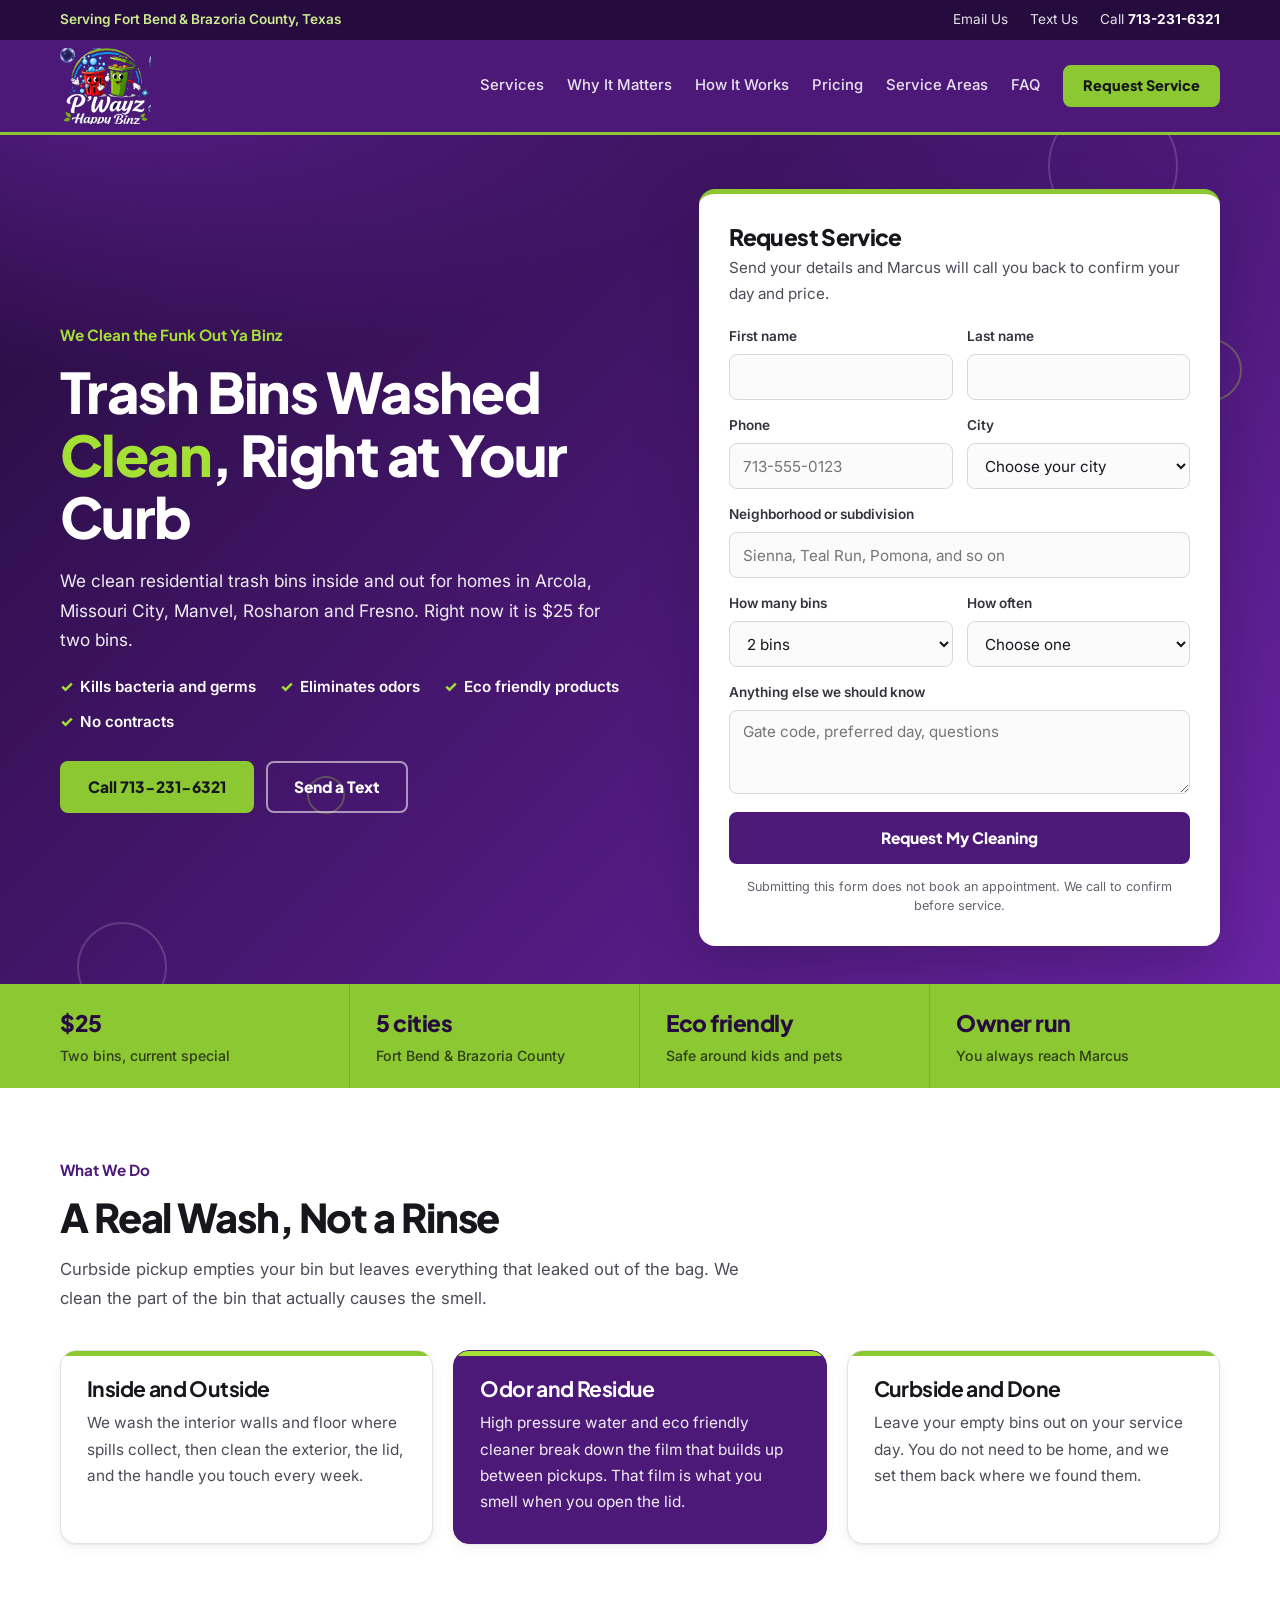
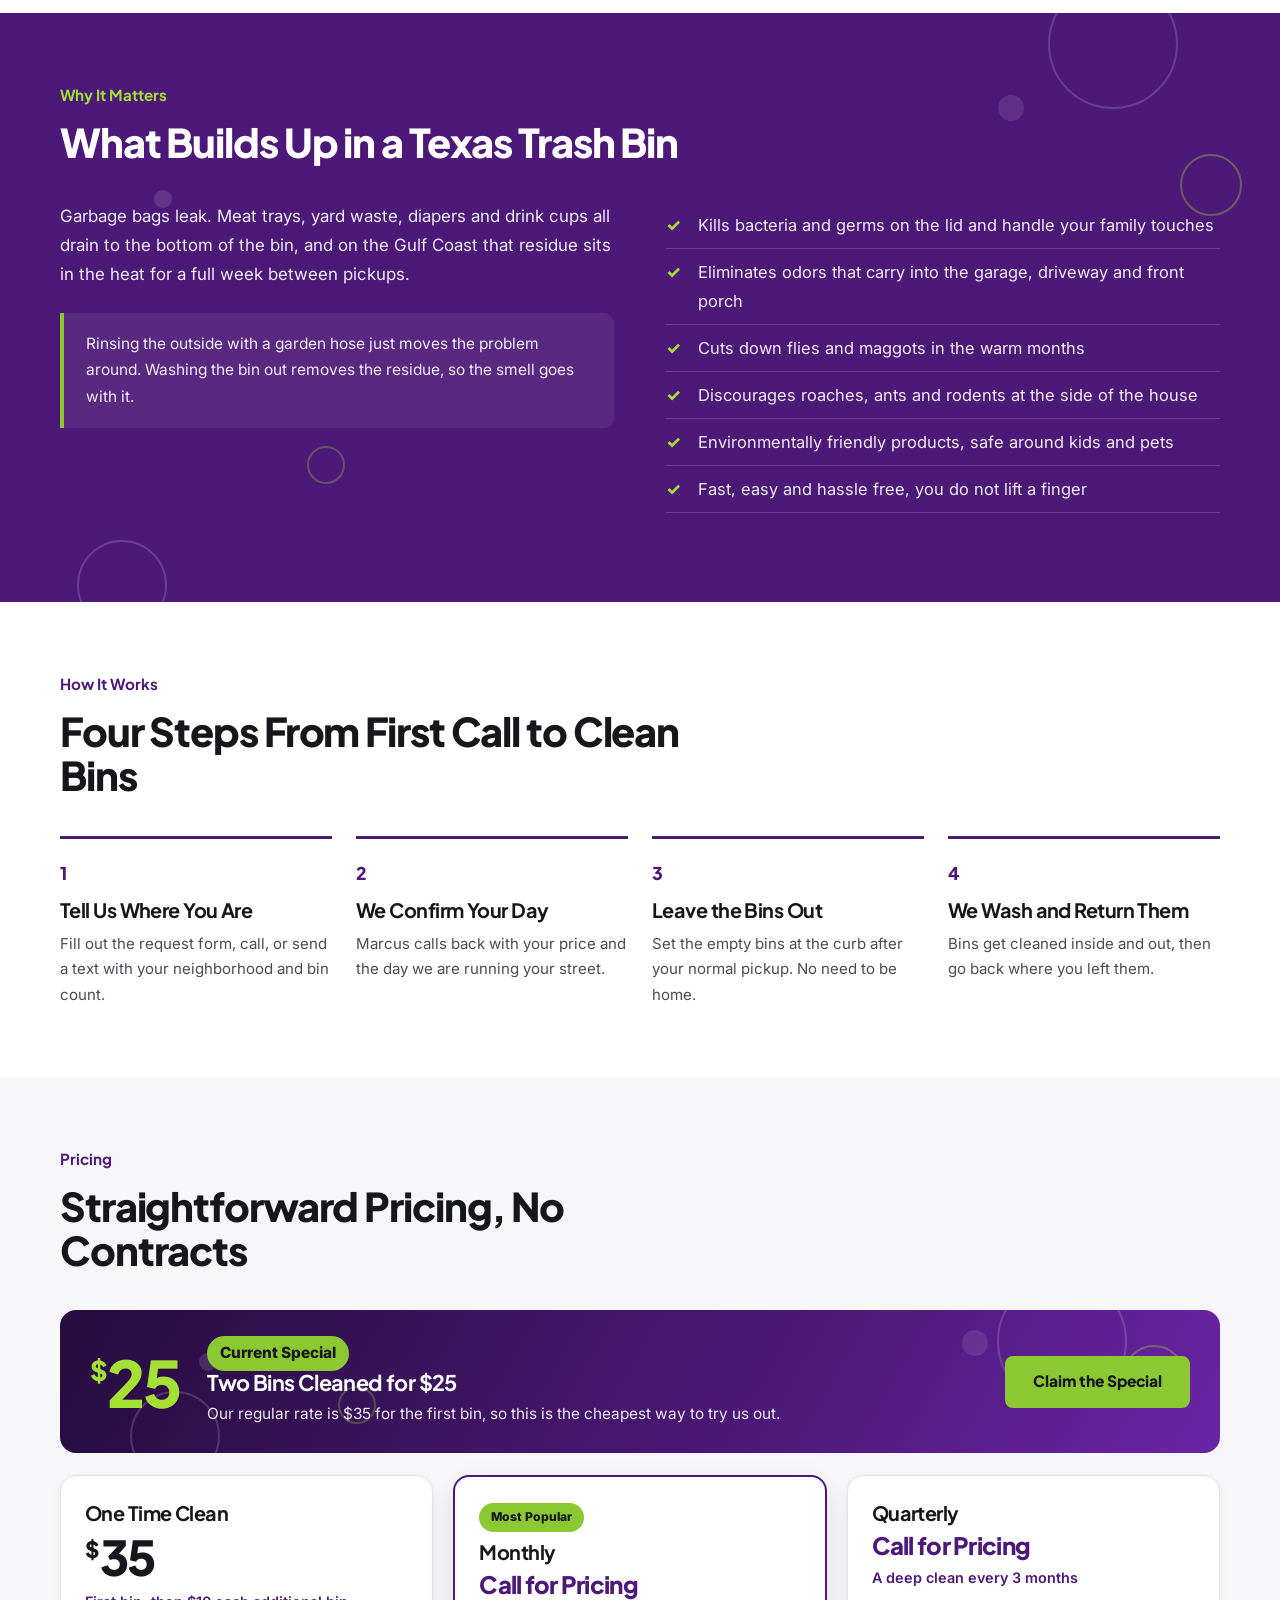
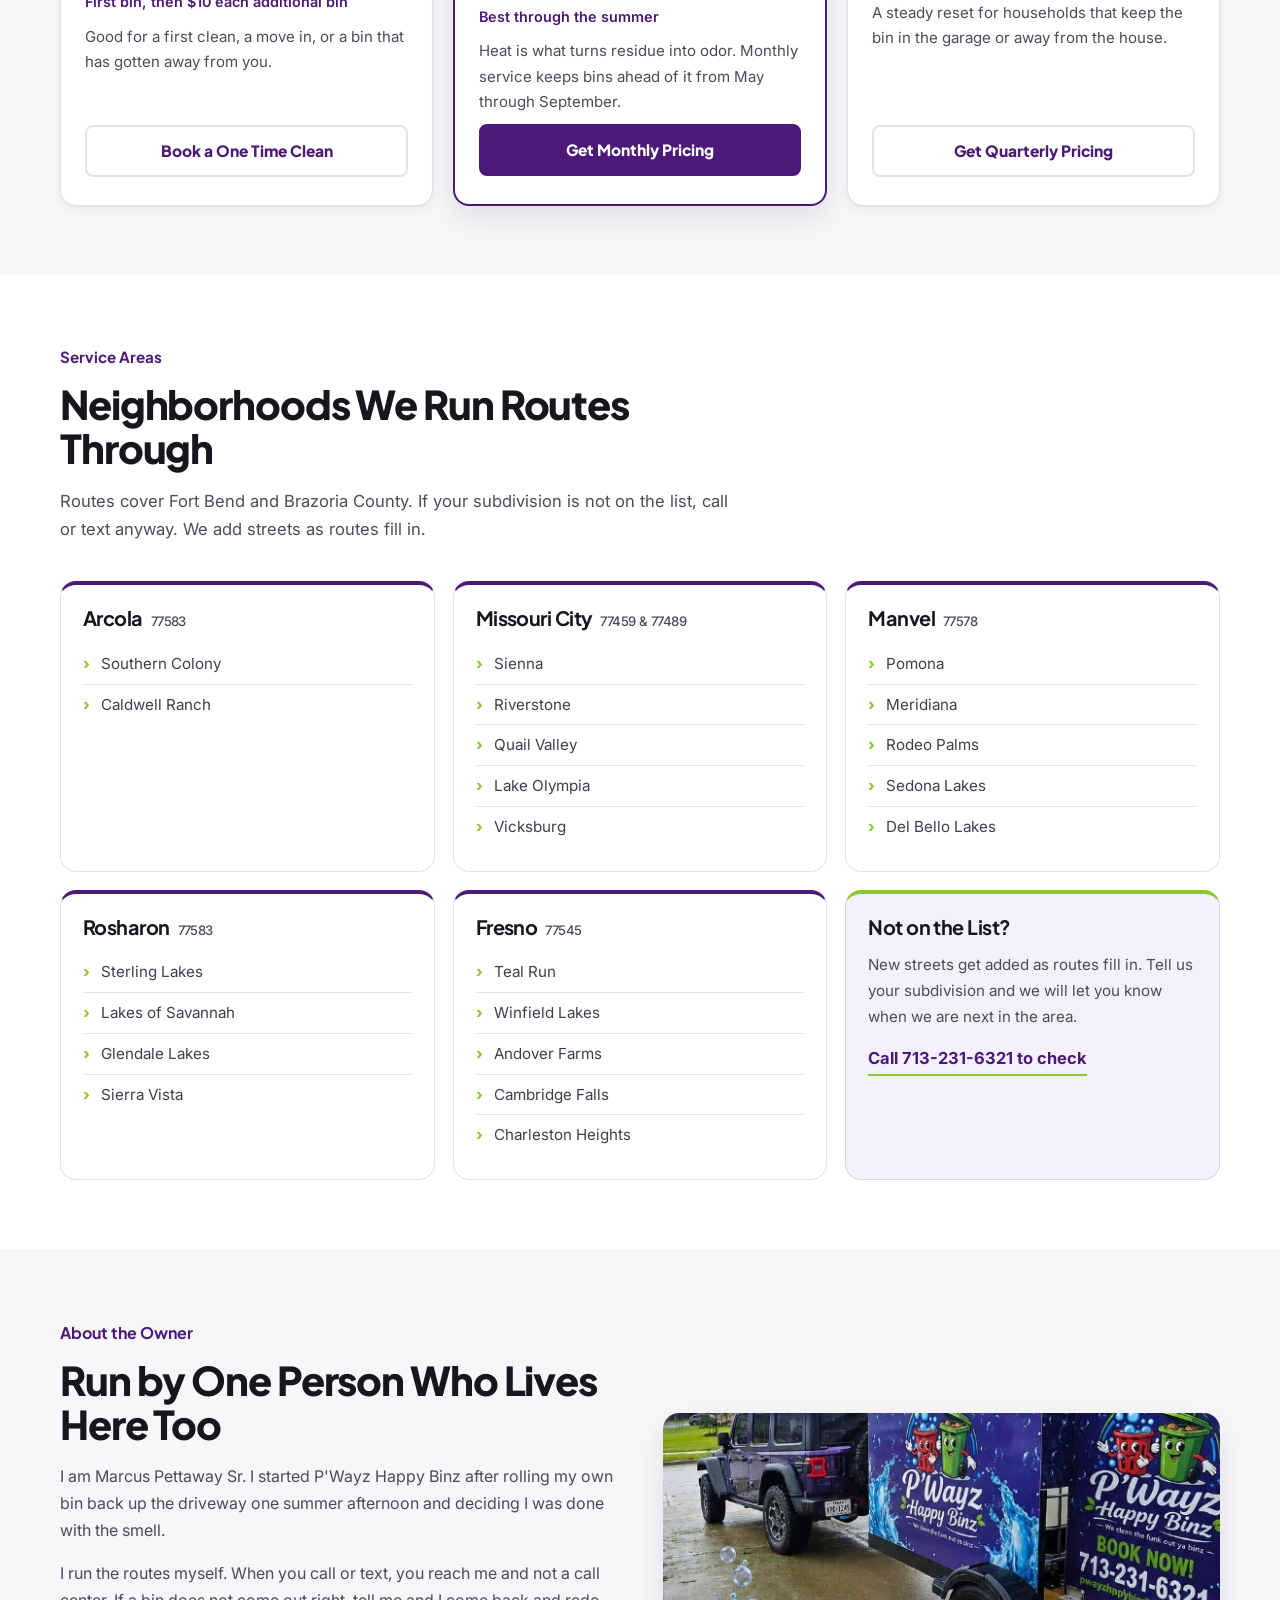
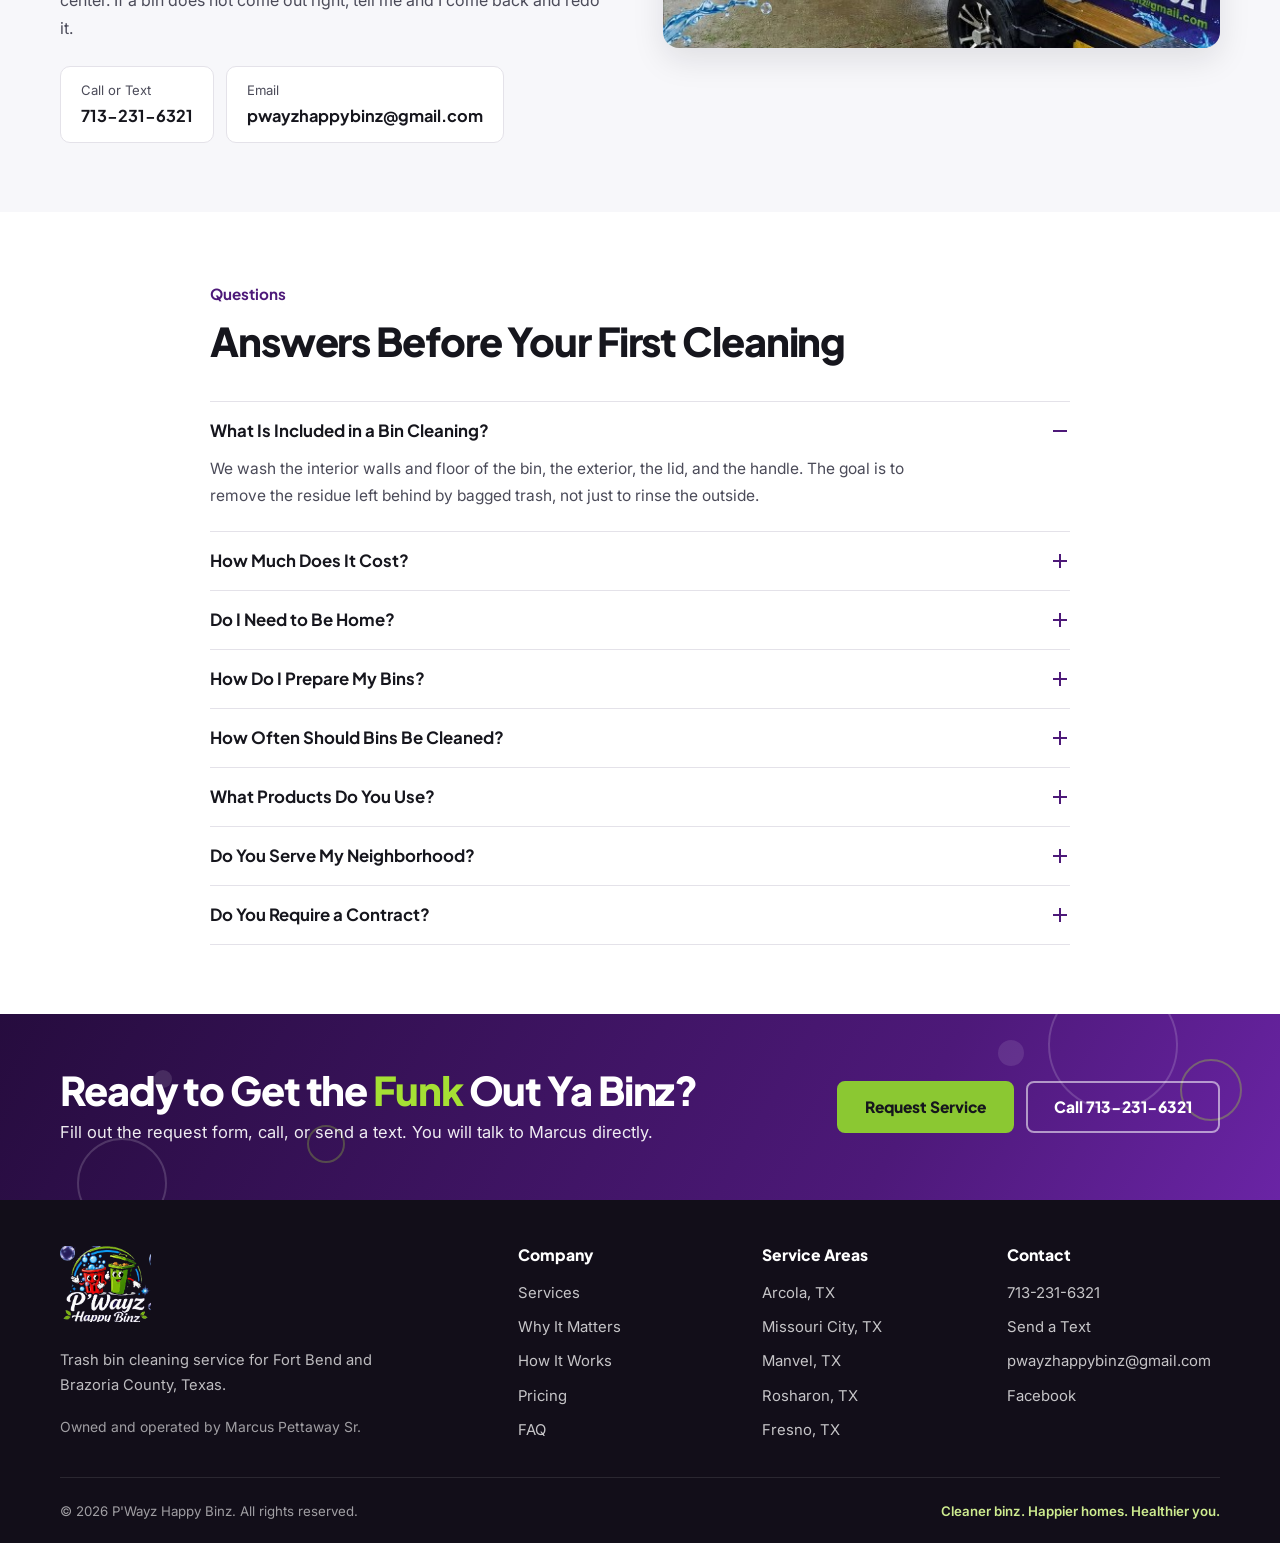
==== commit d4dd4966: "Fix broken special banner layout and tighten pricing/trustbar formatting The special banner was visi" ====
--- a/index.html
+++ b/index.html
@@ -13,7 +13,7 @@
   <link rel="preconnect" href="https://fonts.googleapis.com">
   <link rel="preconnect" href="https://fonts.gstatic.com" crossorigin>
   <link href="https://fonts.googleapis.com/css2?family=Plus+Jakarta+Sans:wght@600;700;800&amp;family=Inter:wght@400;500;600;700&amp;display=swap" rel="stylesheet">
-  <link rel="stylesheet" href="/styles.css?v=6">
+  <link rel="stylesheet" href="/styles.css?v=7">
 
   <meta property="og:type" content="website">
   <meta property="og:locale" content="en_US">
@@ -595,6 +595,6 @@
     <a href="#request">Request Service</a>
   </div>
 
-  <script src="/script.js?v=6" defer></script>
+  <script src="/script.js?v=7" defer></script>
 </body>
 </html>
--- a/styles.css
+++ b/styles.css
@@ -215,7 +215,8 @@
 
 .hero {
   position: relative; overflow: hidden;
-  padding-block: clamp(40px, 4.6vw, 62px);
+  /* Less bottom padding than top: the form card already carries the weight down there */
+  padding: clamp(38px, 4.2vw, 56px) 0 clamp(28px, 3vw, 38px);
   background:
     radial-gradient(1100px 520px at 8% -10%, rgba(106, 36, 165, .75), transparent 62%),
     linear-gradient(135deg, var(--purple-deep) 0%, var(--purple) 58%, var(--purple-bright) 100%);
@@ -273,10 +274,13 @@
 .trustbar { background: var(--lime); color: var(--ink); }
 .trustbar__grid { display: grid; grid-template-columns: repeat(4, 1fr); }
 .trustbar__grid > div {
-  display: grid; gap: 1px; padding: 20px 22px 20px 0;
+  display: grid; gap: 1px; padding: 20px 26px 20px 0;
   border-right: 1px solid rgba(22, 22, 29, .16);
 }
-.trustbar__grid > div:last-child { border-right: 0; }
+/* Breathing room after each divider, while the first cell stays flush
+   with the container's left edge so it lines up with the rest of the page */
+.trustbar__grid > div + div { padding-left: 26px; }
+.trustbar__grid > div:last-child { border-right: 0; padding-right: 0; }
 .trustbar strong { color: var(--purple-deep); font-family: var(--display); font-size: 1.42rem; font-weight: 800; letter-spacing: -.02em; }
 .trustbar span { color: #2f3d1a; font-size: .88rem; font-weight: 500; }
 
@@ -356,7 +360,9 @@
   background: linear-gradient(120deg, var(--purple-deep), var(--purple) 62%, var(--purple-bright));
   border-radius: var(--radius-lg); color: var(--on-dark);
 }
-.special > * { position: relative; z-index: 1; }
+/* Must exclude .bubbles: it is absolutely positioned, and making it relative
+   would turn the decorative layer into a real grid item. */
+.special > *:not(.bubbles) { position: relative; z-index: 1; }
 .special__price {
   display: flex; align-items: flex-start; gap: 2px;
   color: var(--lime-bright); font-family: var(--display); font-size: 4rem; font-weight: 800;
@@ -371,9 +377,10 @@
 .special h3 { margin-bottom: 6px; color: #fff; font-size: 1.35rem; }
 .special p { margin: 0; font-size: .96rem; }
 
-.plans { display: grid; grid-template-columns: repeat(3, 1fr); gap: 20px; align-items: start; }
+.plans { display: grid; grid-template-columns: repeat(3, 1fr); gap: 20px; }
+/* Flex column so all three cards match height and the buttons line up */
 .plan {
-  display: grid; gap: 9px; padding: 26px 24px 28px;
+  display: flex; flex-direction: column; gap: 9px; padding: 26px 24px 28px;
   background: #fff; border: 1px solid var(--line); border-radius: var(--radius-lg);
   box-shadow: var(--shadow-sm);
 }
@@ -388,11 +395,11 @@
 .plan .plan__price span { font-size: 1.4rem; margin-top: 5px; }
 .plan .plan__price--quote { font-size: 1.5rem; color: var(--purple); }
 .plan__unit { color: var(--purple); font-weight: 600; font-size: .9rem !important; }
-.plan .button { margin-top: 8px; }
+.plan .button { margin-top: auto; }
 
 .plan--featured { border-color: var(--purple); border-width: 2px; box-shadow: var(--shadow-md); }
 .plan__flag {
-  display: inline-block; justify-self: start; padding: 4px 12px;
+  display: inline-block; align-self: flex-start; padding: 4px 12px;
   background: var(--lime); border-radius: 100px;
   color: var(--ink); font-size: .76rem !important; font-weight: 800;
 }
@@ -560,3 +567,4 @@
   html { scroll-behavior: auto; }
   *, *::before, *::after { transition-duration: .01ms !important; }
 }
+
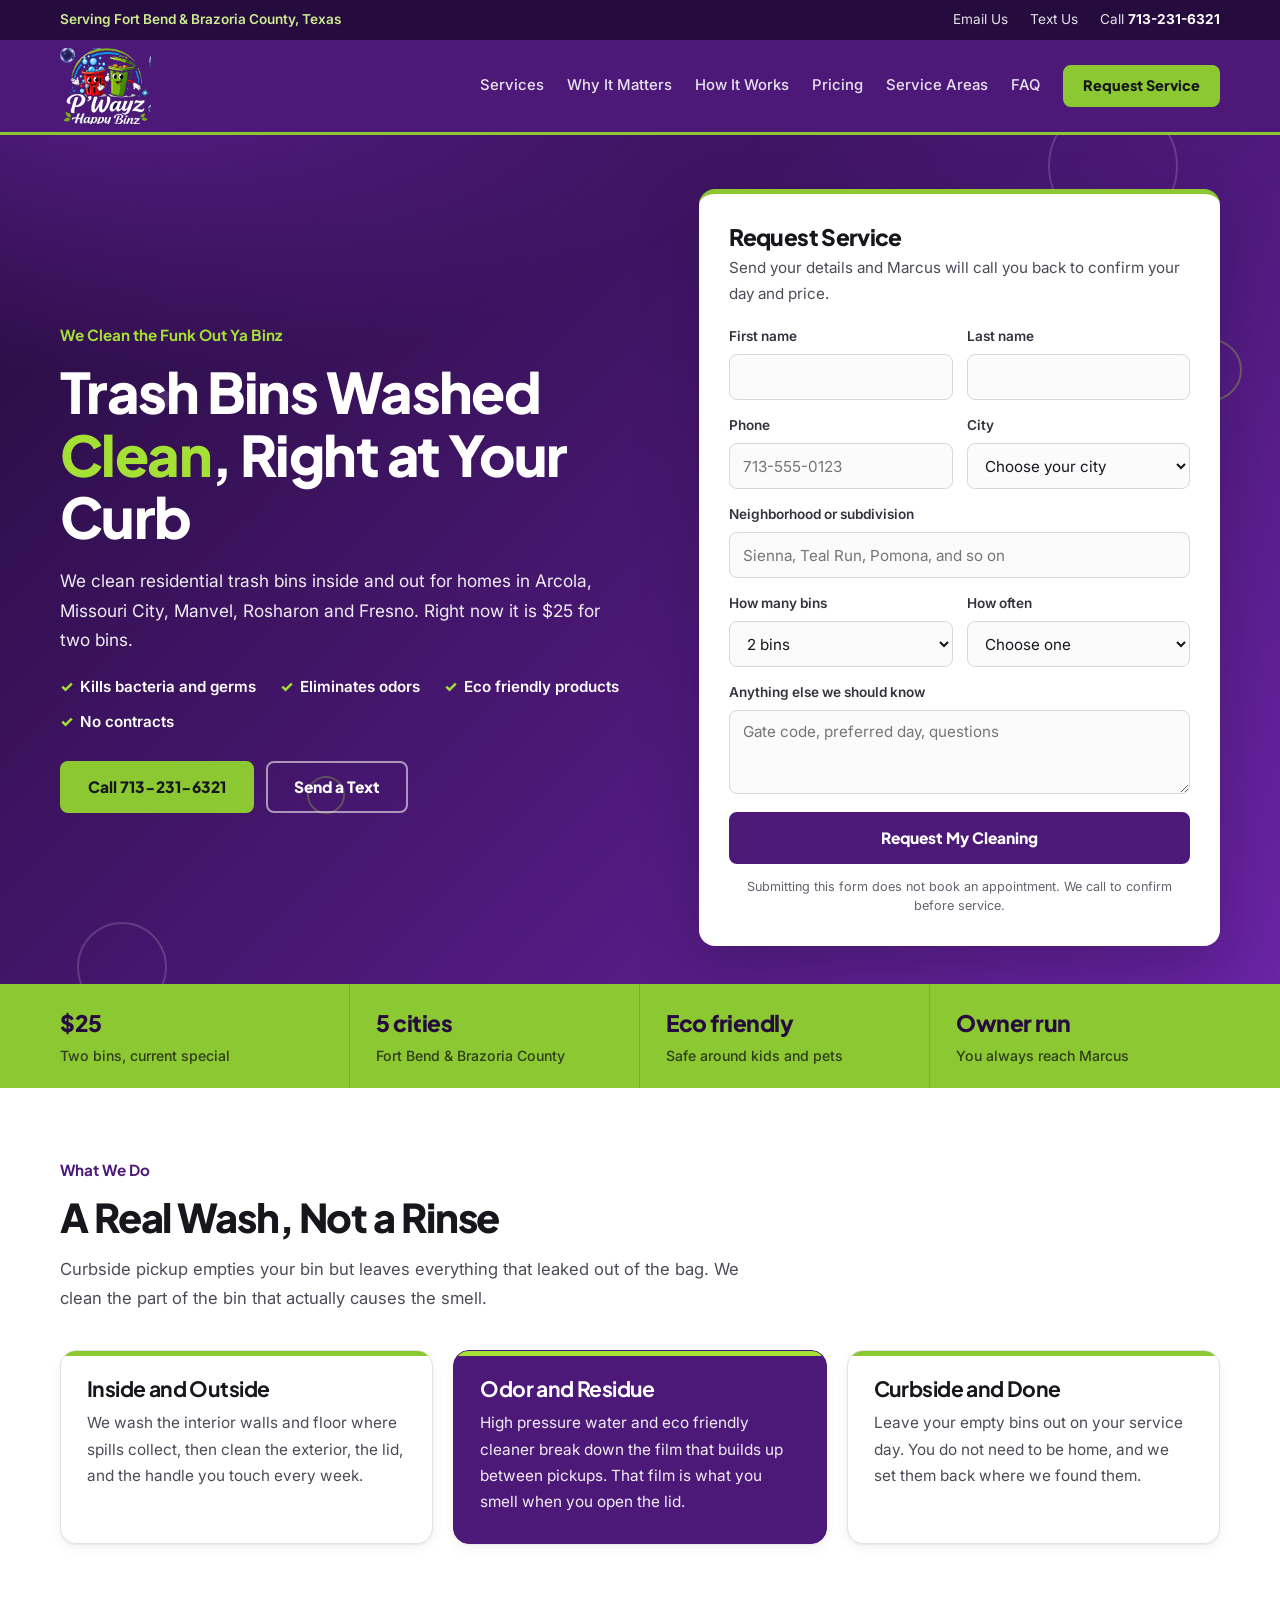
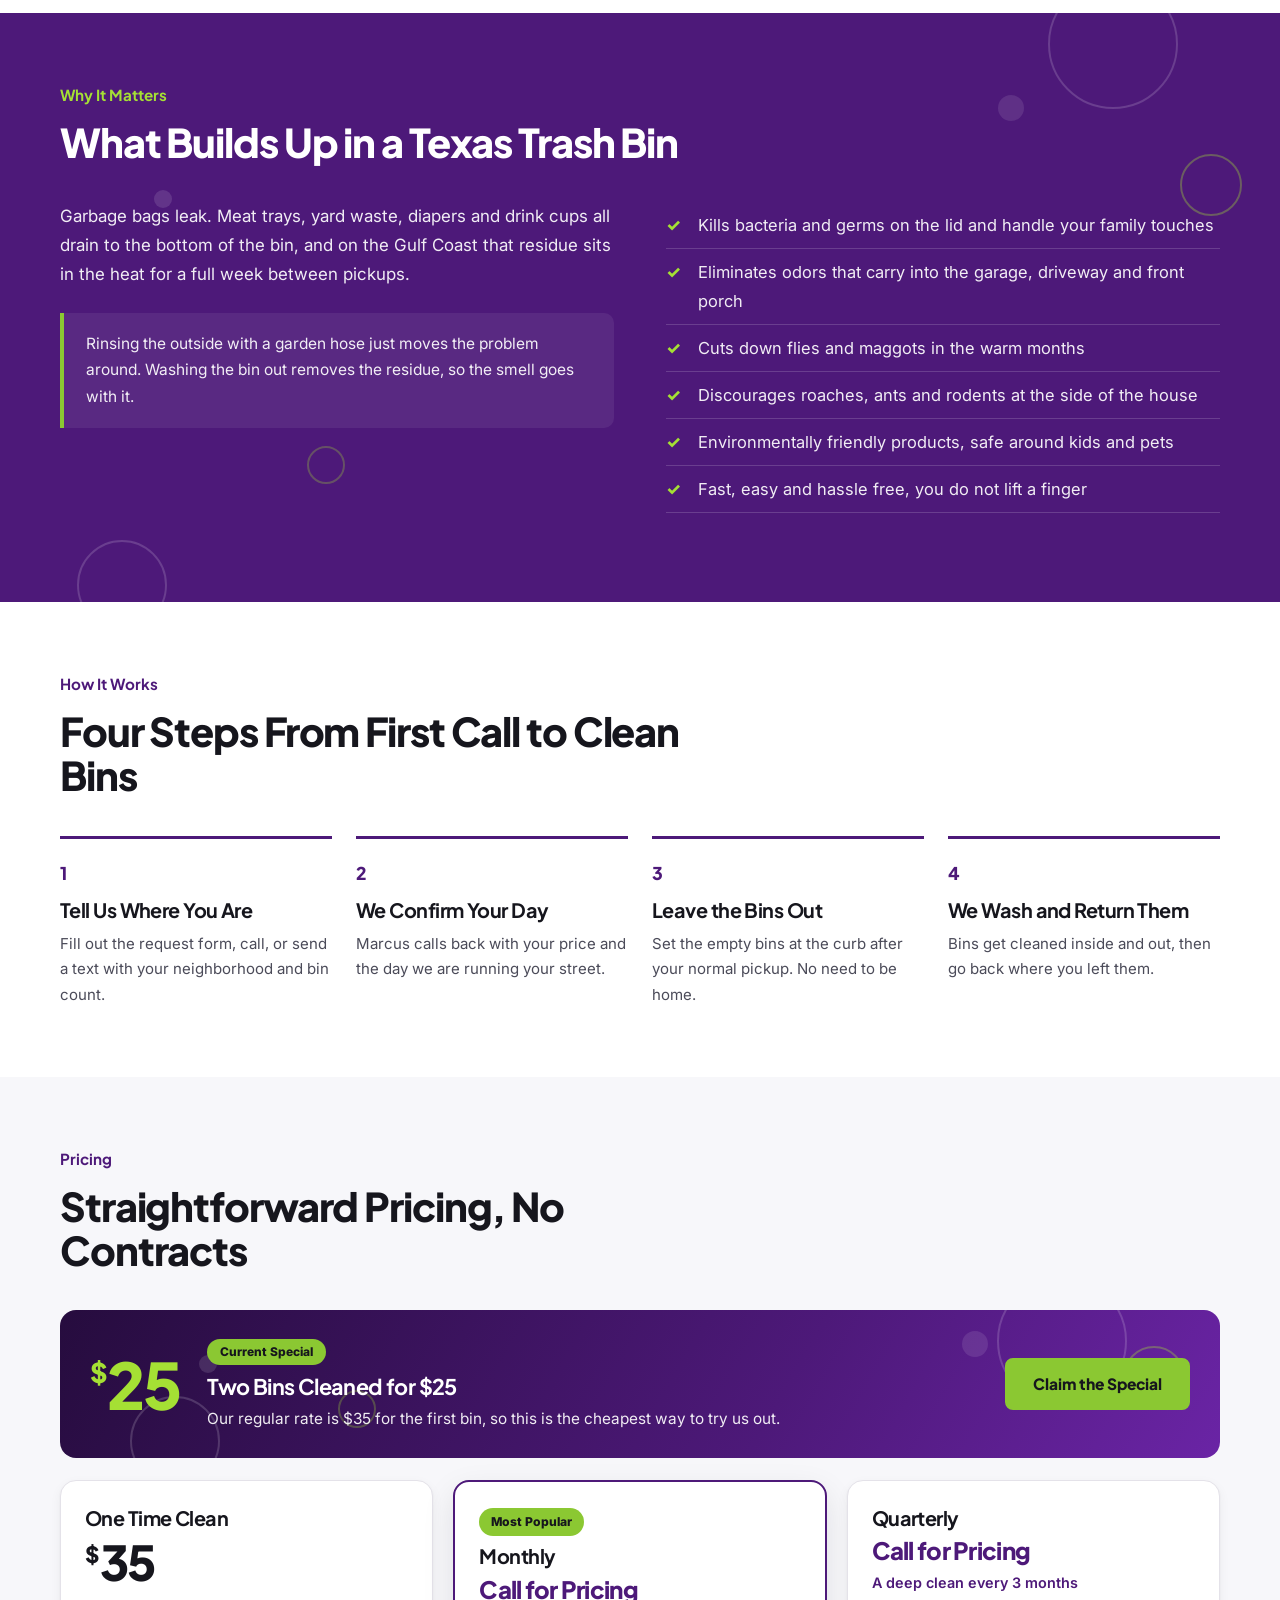
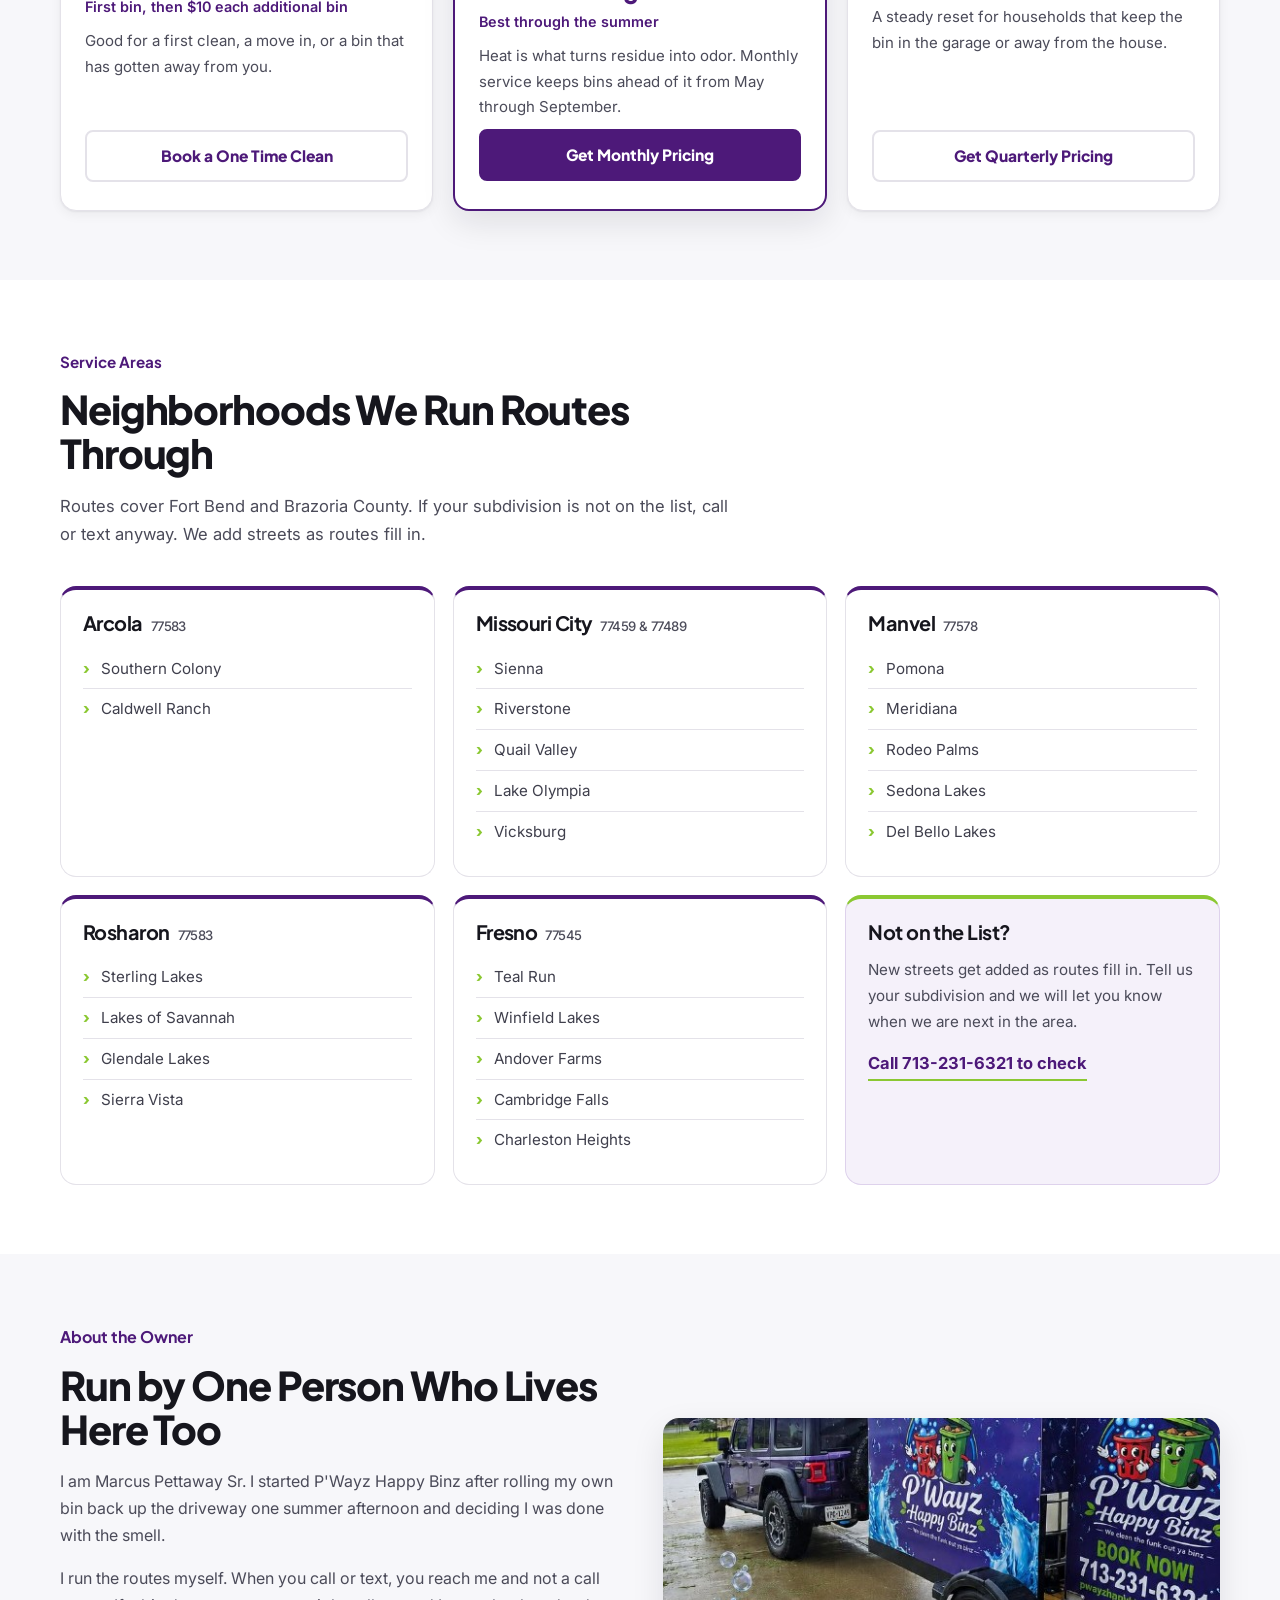
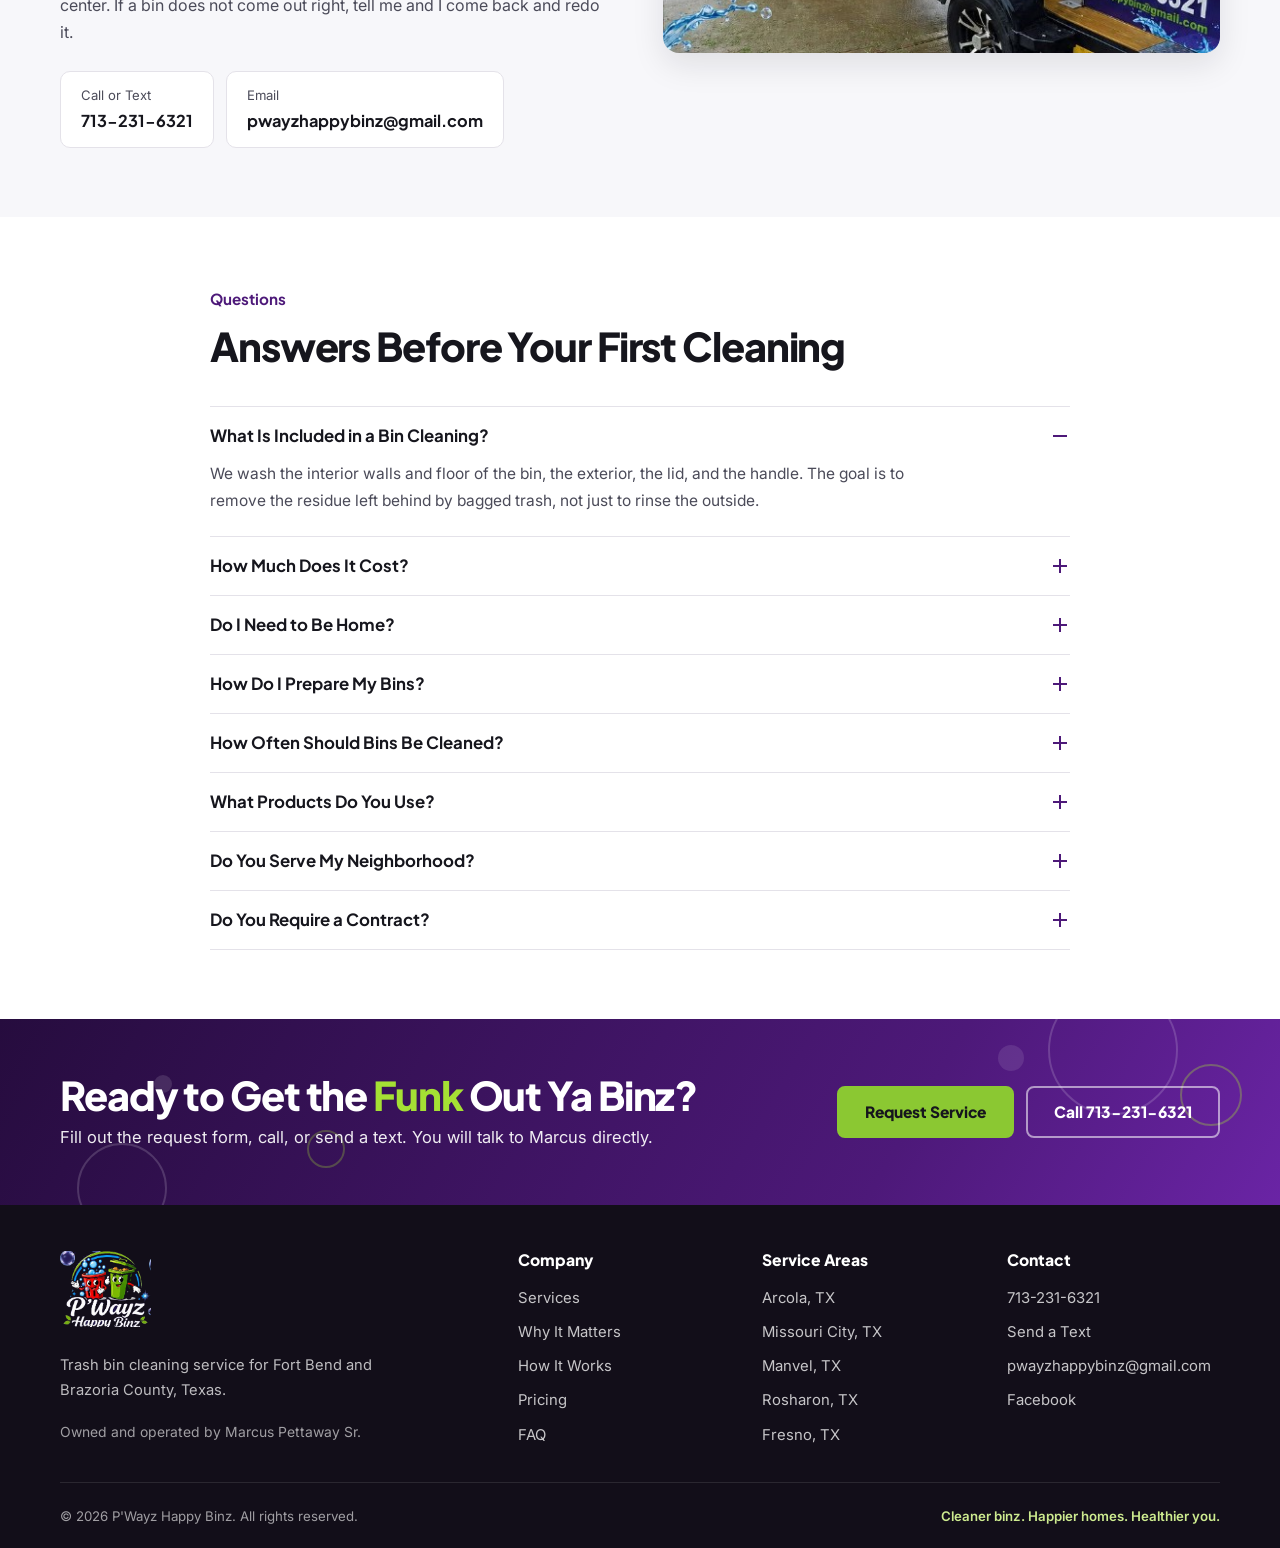
==== commit 7b53093a: "Tighten the special banner on mobile and fix the pill sizing bug Same specificity clash as the plan " ====
--- a/index.html
+++ b/index.html
@@ -13,7 +13,7 @@
   <link rel="preconnect" href="https://fonts.googleapis.com">
   <link rel="preconnect" href="https://fonts.gstatic.com" crossorigin>
   <link href="https://fonts.googleapis.com/css2?family=Plus+Jakarta+Sans:wght@600;700;800&amp;family=Inter:wght@400;500;600;700&amp;display=swap" rel="stylesheet">
-  <link rel="stylesheet" href="/styles.css?v=7">
+  <link rel="stylesheet" href="/styles.css?v=8">
 
   <meta property="og:type" content="website">
   <meta property="og:locale" content="en_US">
@@ -595,6 +595,6 @@
     <a href="#request">Request Service</a>
   </div>
 
-  <script src="/script.js?v=7" defer></script>
+  <script src="/script.js?v=8" defer></script>
 </body>
 </html>
--- a/styles.css
+++ b/styles.css
@@ -369,10 +369,13 @@
   line-height: 1; letter-spacing: -.04em;
 }
 .special__price span { font-size: 1.7rem; margin-top: 7px; }
-.special__flag {
-  display: inline-block; padding: 4px 13px; margin-bottom: 9px;
+/* Needs the .special prefix so it outranks the generic `.special p` rule below,
+   otherwise the pill inherits body size and wraps onto two lines */
+.special .special__flag {
+  display: inline-block; padding: 4px 13px; margin-bottom: 10px;
   background: var(--lime); border-radius: 100px;
-  color: var(--ink); font-size: .75rem; font-weight: 800;
+  color: var(--ink); font-size: .75rem; font-weight: 800; line-height: 1.5;
+  white-space: nowrap;
 }
 .special h3 { margin-bottom: 6px; color: #fff; font-size: 1.35rem; }
 .special p { margin: 0; font-size: .96rem; }
@@ -544,8 +547,11 @@
   .hero__points { flex-direction: column; gap: 10px; }
   .hero__actions .button, .cta__actions .button { flex: 1 1 100%; }
   .cta__inner { flex-direction: column; align-items: flex-start; }
-  .special { grid-template-columns: 1fr; gap: 16px; padding: 26px 24px; }
+  .special { grid-template-columns: 1fr; gap: 12px; padding: 22px 20px 24px; }
   .special .button { justify-self: stretch; }
+  .special__price { font-size: 3.1rem; }
+  .special__price span { font-size: 1.35rem; margin-top: 4px; }
+  .special h3 { font-size: 1.22rem; }
   .footer__main { grid-template-columns: 1fr 1fr; gap: 32px 24px; }
   .footer__bottom { flex-direction: column; gap: 8px; }
   .bubbles i:nth-child(1) { width: 90px; height: 90px; }
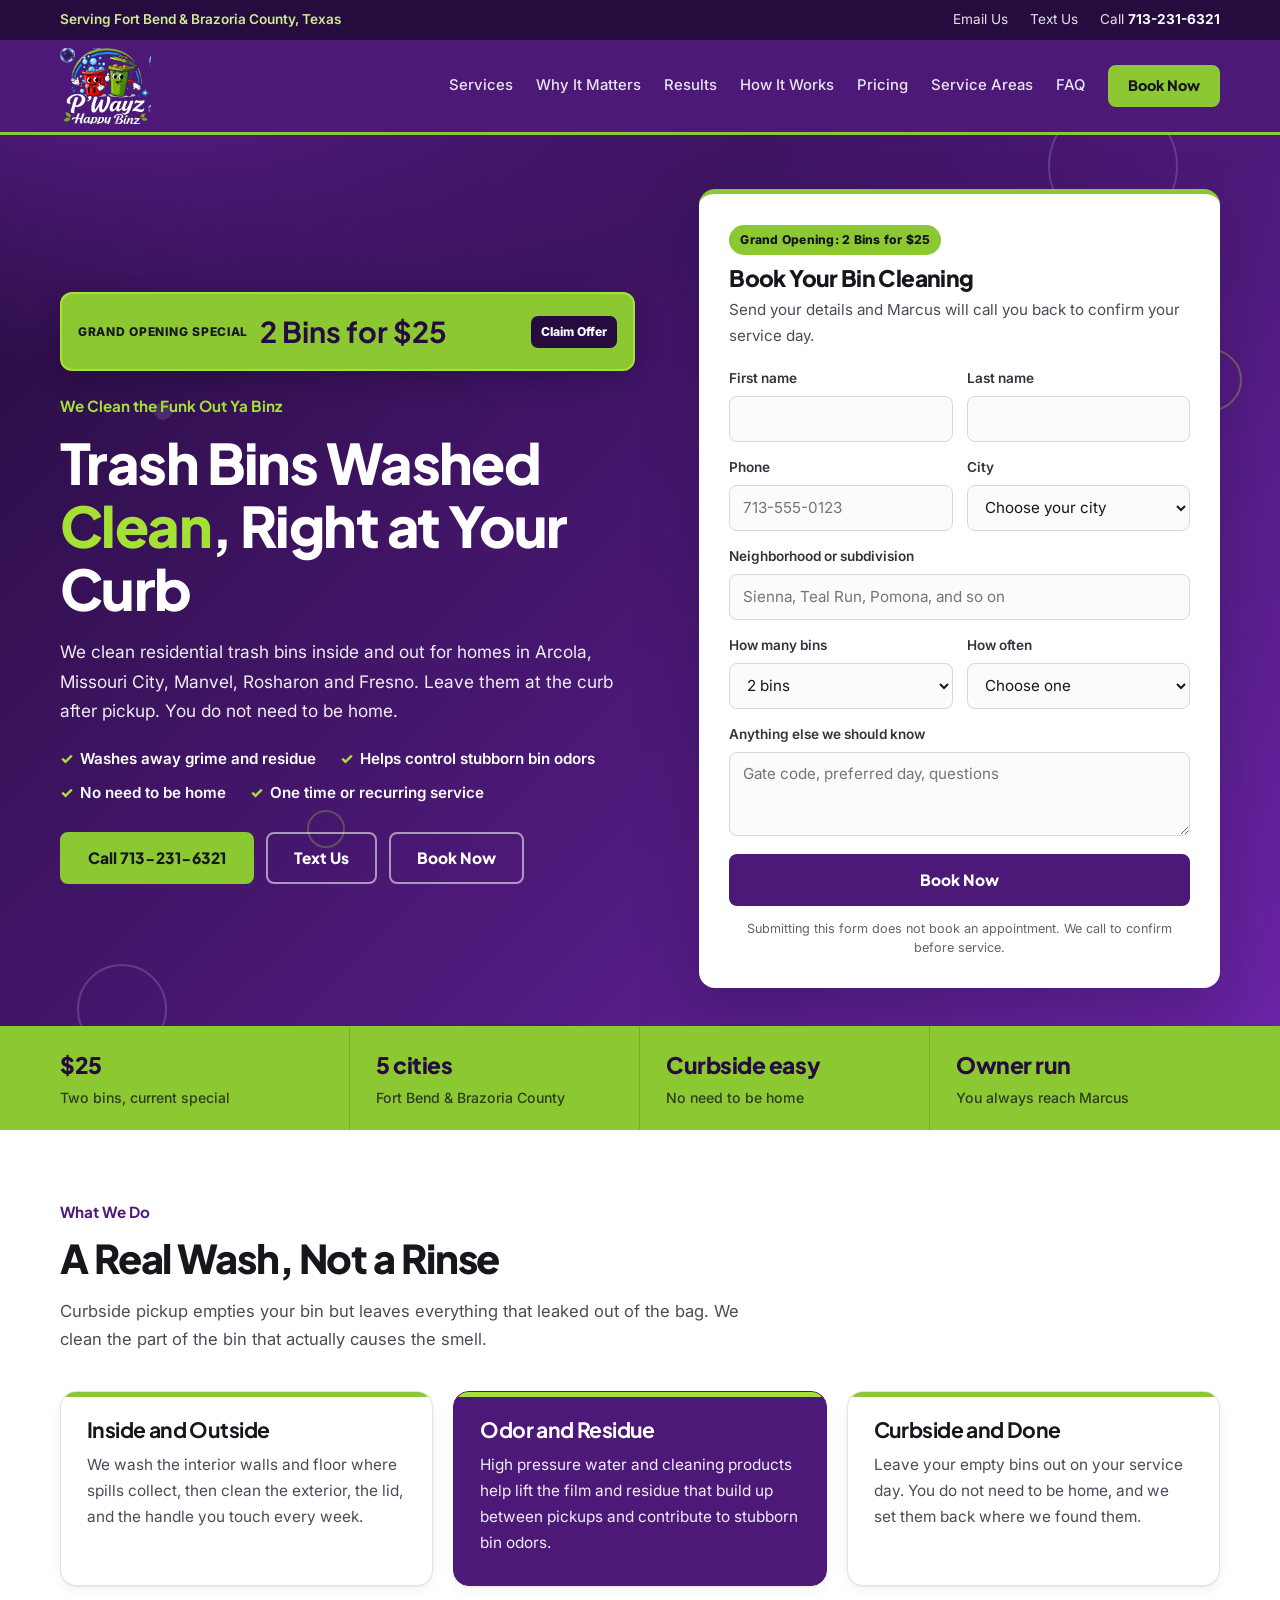
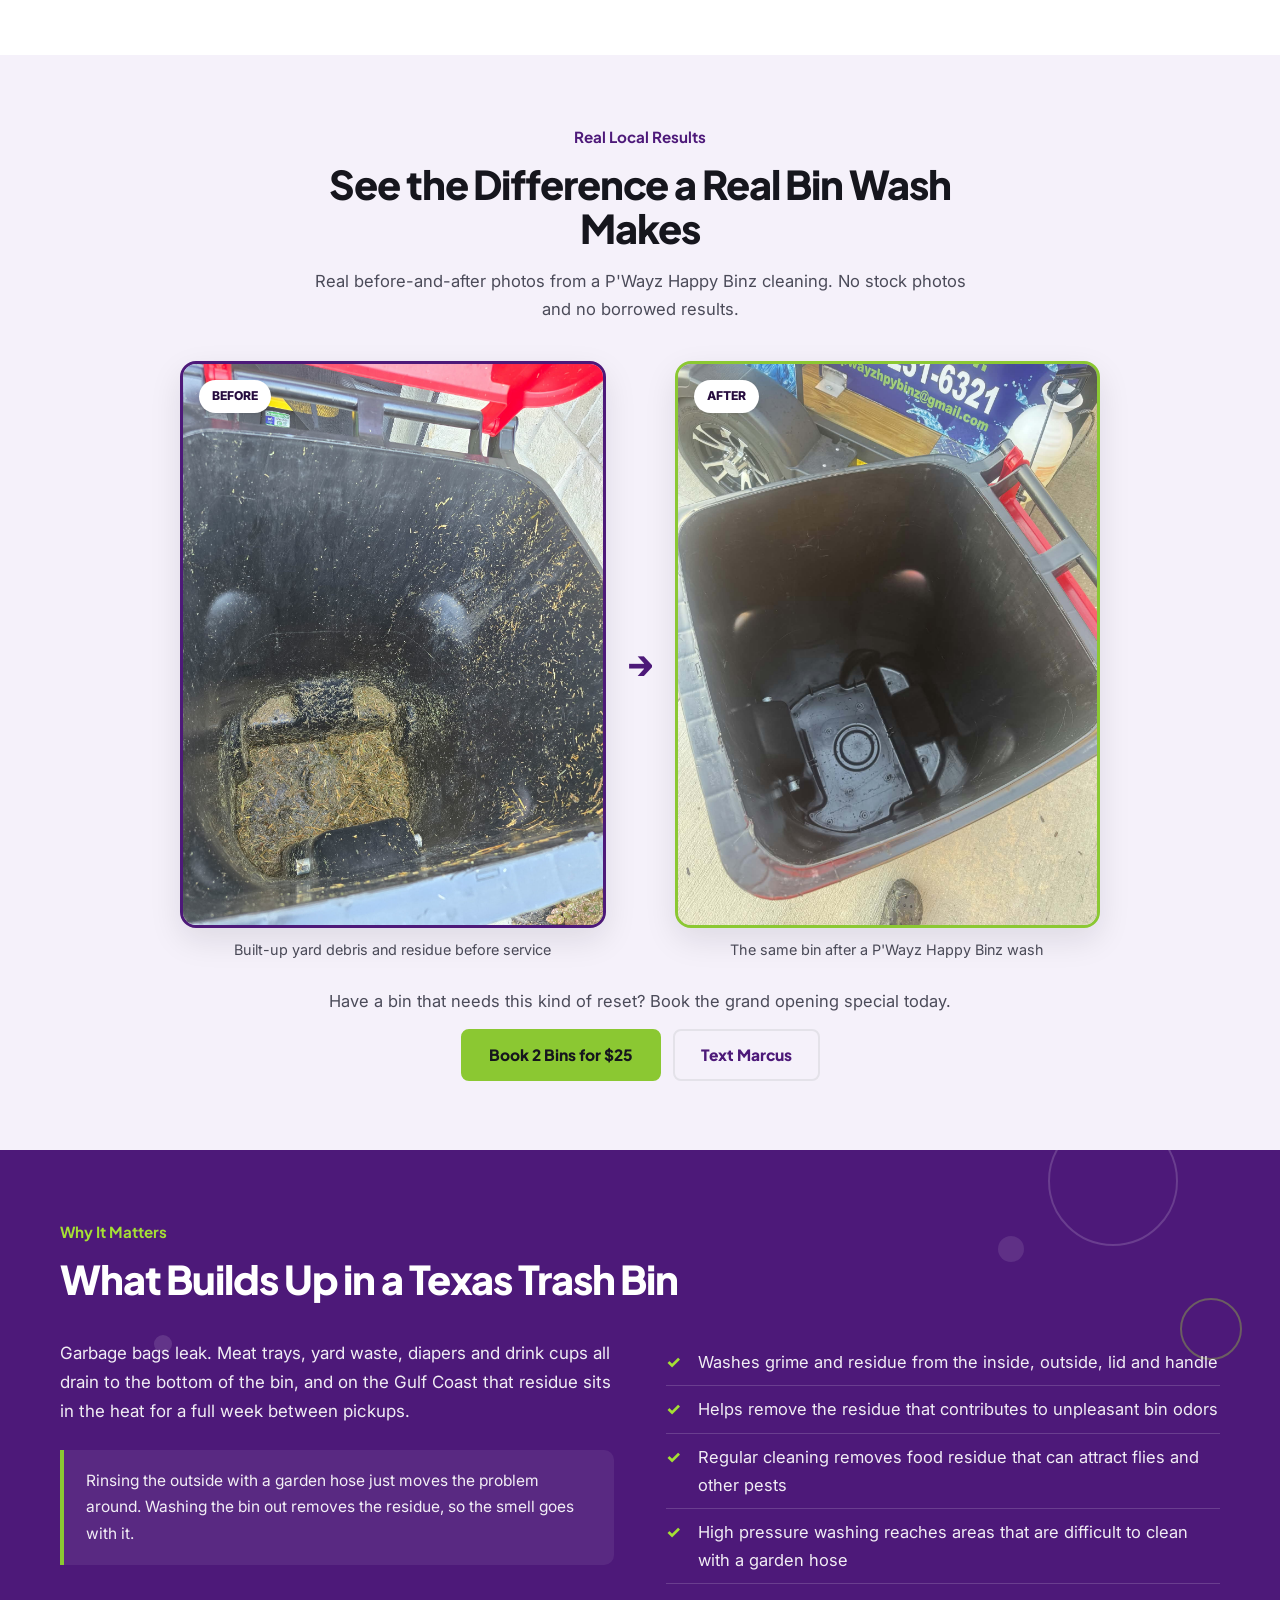
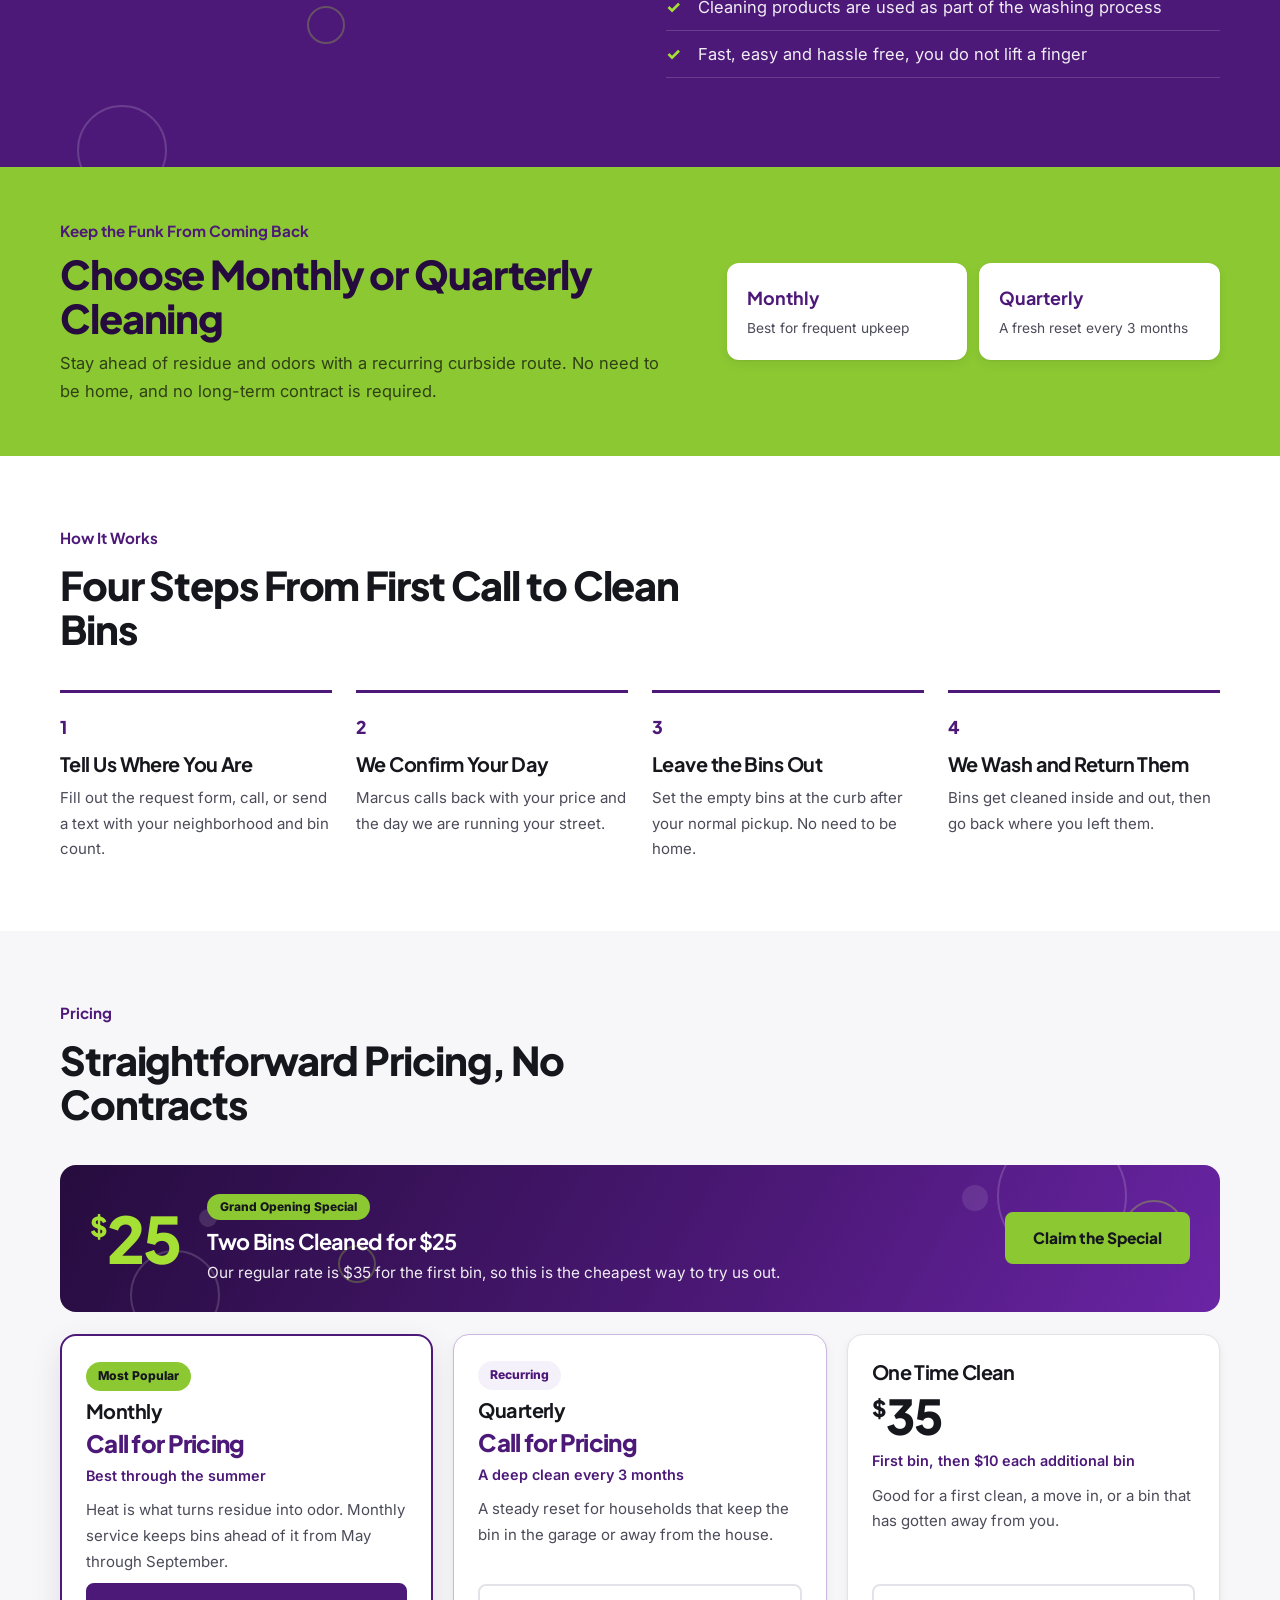
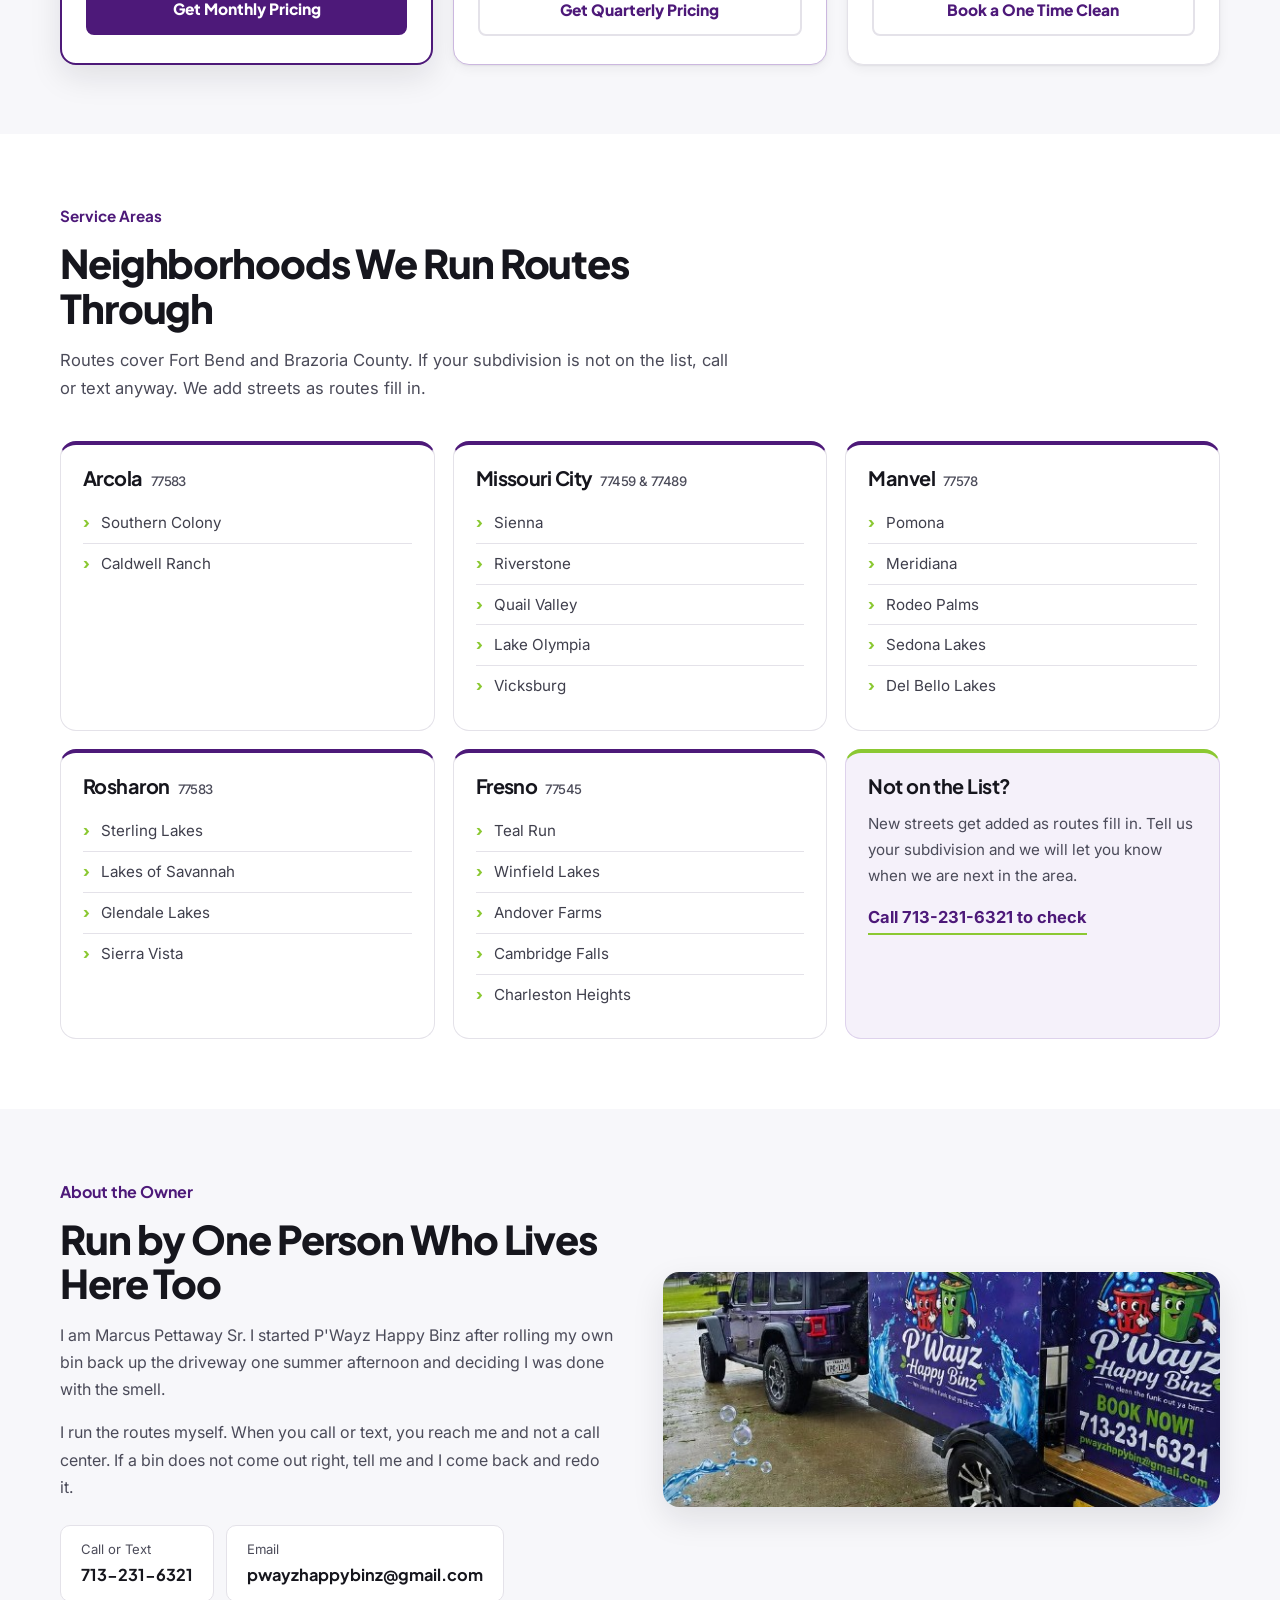
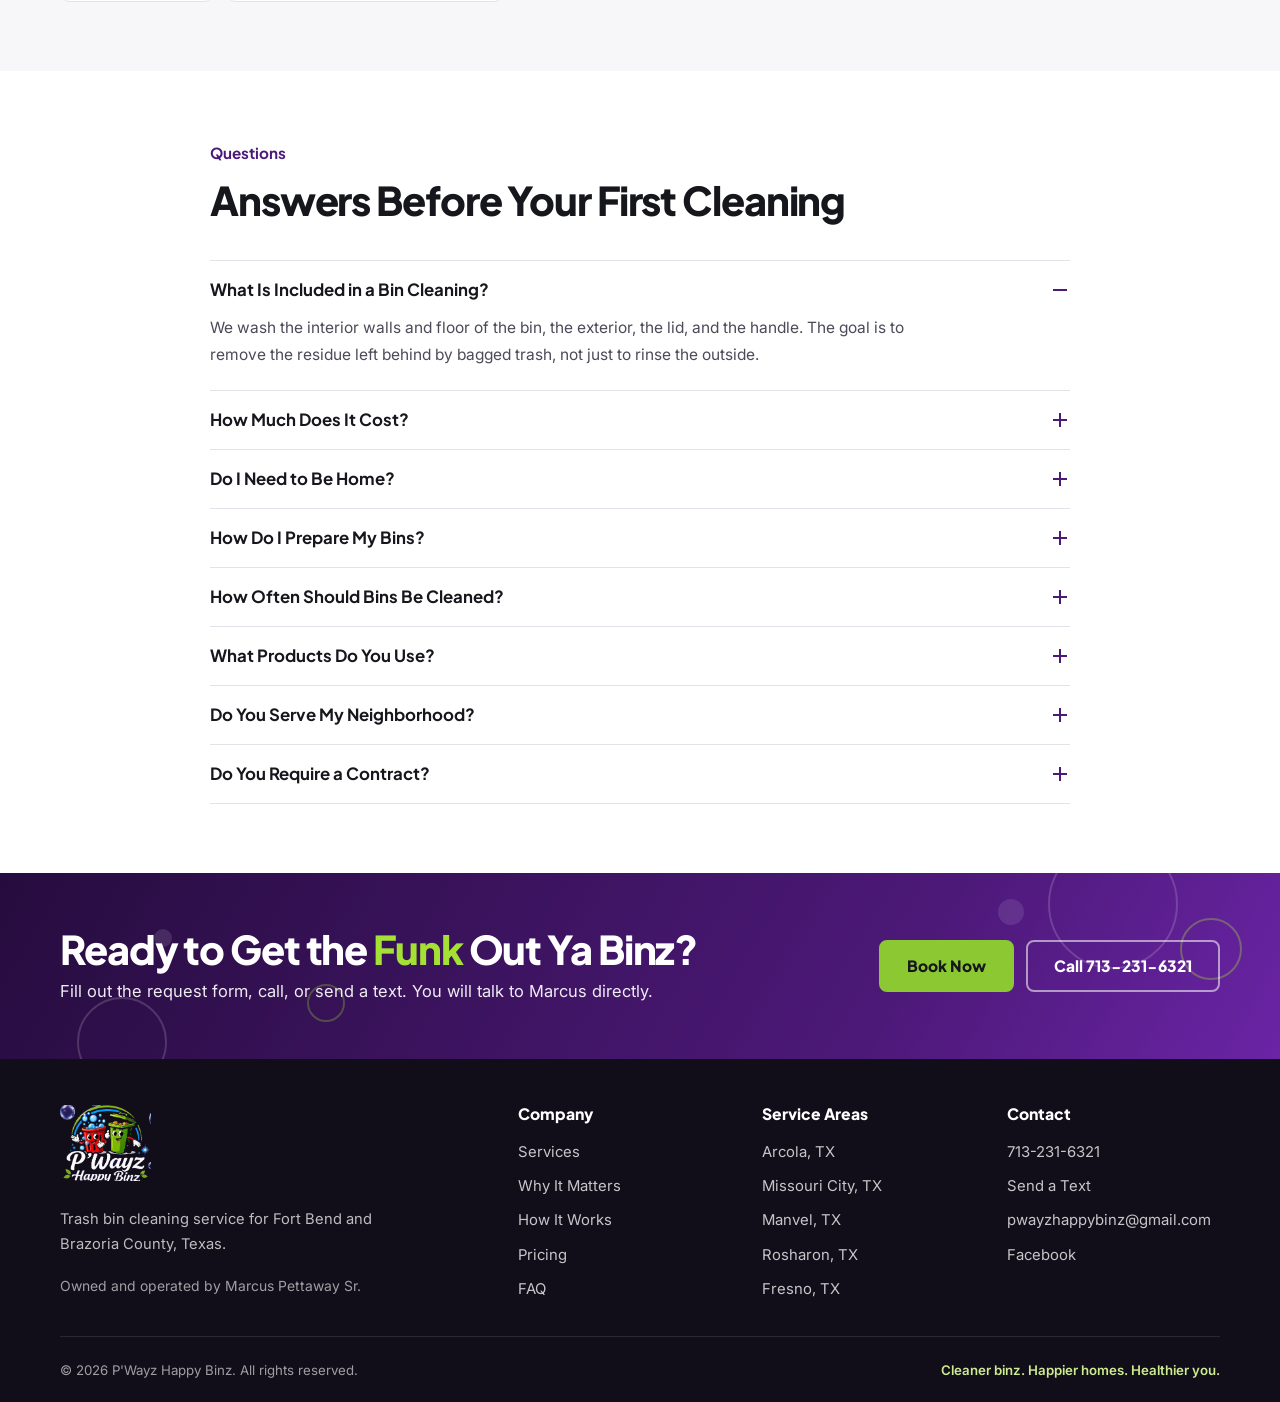
==== commit 2d00ae13: "Sync live site state: before/after bin photos and layout updates Brings the repo in line with what i" ====
--- a/index.html
+++ b/index.html
@@ -13,7 +13,7 @@
   <link rel="preconnect" href="https://fonts.googleapis.com">
   <link rel="preconnect" href="https://fonts.gstatic.com" crossorigin>
   <link href="https://fonts.googleapis.com/css2?family=Plus+Jakarta+Sans:wght@600;700;800&amp;family=Inter:wght@400;500;600;700&amp;display=swap" rel="stylesheet">
-  <link rel="stylesheet" href="/styles.css?v=8">
+  <link rel="stylesheet" href="/styles.css?v=10">
 
   <meta property="og:type" content="website">
   <meta property="og:locale" content="en_US">
@@ -90,7 +90,7 @@
       { "@type": "Question", "name": "How often should trash bins be cleaned?",
         "acceptedAnswer": { "@type": "Answer", "text": "Along the Gulf Coast, most households do well with monthly cleaning through the summer and quarterly through the cooler months. Heat is what turns leftover residue into odor." } },
       { "@type": "Question", "name": "What cleaning products do you use?",
-        "acceptedAnswer": { "@type": "Answer", "text": "We use environmentally friendly products along with high pressure water. They kill bacteria and germs and are safe around children, pets, and lawns." } },
+        "acceptedAnswer": { "@type": "Answer", "text": "We use high pressure water and cleaning products as part of our bin washing process. Contact us for the current product details and instructions for your household." } },
       { "@type": "Question", "name": "Which cities and neighborhoods do you serve?",
         "acceptedAnswer": { "@type": "Answer", "text": "Routes cover Arcola, Missouri City, Manvel, Rosharon and Fresno, Texas, including Southern Colony, Caldwell Ranch, Sienna, Riverstone, Quail Valley, Lake Olympia, Vicksburg, Pomona, Meridiana, Rodeo Palms, Sedona Lakes, Del Bello Lakes, Sterling Lakes, Lakes of Savannah, Glendale Lakes, Teal Run, Winfield Lakes and Andover Farms." } },
       { "@type": "Question", "name": "Do you require a contract?",
@@ -125,11 +125,12 @@
       <nav id="site-nav" class="site-nav" aria-label="Primary navigation">
         <a href="#services">Services</a>
         <a href="#why">Why It Matters</a>
+        <a href="#results">Results</a>
         <a href="#process">How It Works</a>
         <a href="#pricing">Pricing</a>
         <a href="#areas">Service Areas</a>
         <a href="#faq">FAQ</a>
-        <a class="button button--sm button--lime" href="#request">Request Service</a>
+        <a class="button button--sm button--lime" href="#request">Book Now</a>
       </nav>
     </div>
   </header>
@@ -140,27 +141,34 @@
       <div class="bubbles" aria-hidden="true"><i></i><i></i><i></i><i></i><i></i><i></i></div>
       <div class="container hero__grid">
         <div class="hero__copy">
+          <a class="hero-offer" href="#request" aria-label="Book the grand opening special, two bins cleaned for $25">
+            <span class="hero-offer__label">Grand Opening Special</span>
+            <strong>2 Bins for $25</strong>
+            <span class="hero-offer__action">Claim Offer</span>
+          </a>
           <p class="eyebrow">We Clean the Funk Out Ya Binz</p>
           <h1>Trash Bins Washed <span class="hl">Clean</span>, Right at Your Curb</h1>
           <p class="hero__lead">
             We clean residential trash bins inside and out for homes in Arcola, Missouri City,
-            Manvel, Rosharon and Fresno. Right now it is $25 for two bins.
+            Manvel, Rosharon and Fresno. Leave them at the curb after pickup. You do not need to be home.
           </p>
           <ul class="hero__points">
-            <li>Kills bacteria and germs</li>
-            <li>Eliminates odors</li>
-            <li>Eco friendly products</li>
-            <li>No contracts</li>
+            <li>Washes away grime and residue</li>
+            <li>Helps control stubborn bin odors</li>
+            <li>No need to be home</li>
+            <li>One time or recurring service</li>
           </ul>
           <div class="hero__actions">
             <a class="button button--lime" href="tel:+17132316321">Call 713-231-6321</a>
-            <a class="button button--ghost" href="sms:+17132316321?&amp;body=Hi%20Marcus%2C%20I%27d%20like%20to%20schedule%20trash%20bin%20cleaning.">Send a Text</a>
+            <a class="button button--ghost" href="sms:+17132316321?&amp;body=Hi%20Marcus%2C%20I%27d%20like%20to%20schedule%20trash%20bin%20cleaning.">Text Us</a>
+            <a class="button button--ghost" href="#request">Book Now</a>
           </div>
         </div>
 
         <div class="form-card" id="request">
-          <h2 class="form-card__title">Request Service</h2>
-          <p class="form-card__intro">Send your details and Marcus will call you back to confirm your day and price.</p>
+          <p class="form-card__offer">Grand Opening: 2 Bins for $25</p>
+          <h2 class="form-card__title">Book Your Bin Cleaning</h2>
+          <p class="form-card__intro">Send your details and Marcus will call you back to confirm your service day.</p>
           <form class="request-form" name="service-request" method="POST" action="/thank-you/" data-netlify="true" netlify-honeypot="company-website">
             <input type="hidden" name="form-name" value="service-request">
             <p class="form-honeypot"><label>Do not fill this out: <input name="company-website" tabindex="-1"></label></p>
@@ -219,7 +227,7 @@
               <textarea name="message" rows="3" placeholder="Gate code, preferred day, questions"></textarea>
             </label>
 
-            <button class="button button--full" type="submit">Request My Cleaning</button>
+            <button class="button button--full" type="submit">Book Now</button>
             <p class="form-note">Submitting this form does not book an appointment. We call to confirm before service.</p>
           </form>
         </div>
@@ -230,7 +238,7 @@
       <div class="container trustbar__grid">
         <div><strong>$25</strong><span>Two bins, current special</span></div>
         <div><strong>5 cities</strong><span>Fort Bend &amp; Brazoria County</span></div>
-        <div><strong>Eco friendly</strong><span>Safe around kids and pets</span></div>
+        <div><strong>Curbside easy</strong><span>No need to be home</span></div>
         <div><strong>Owner run</strong><span>You always reach Marcus</span></div>
       </div>
     </section>
@@ -258,8 +266,8 @@
           <article class="card card--dark">
             <h3>Odor and Residue</h3>
             <p>
-              High pressure water and eco friendly cleaner break down the film that builds up
-              between pickups. That film is what you smell when you open the lid.
+              High pressure water and cleaning products help lift the film and residue that build
+              up between pickups and contribute to stubborn bin odors.
             </p>
           </article>
 
@@ -270,6 +278,45 @@
               and we set them back where we found them.
             </p>
           </article>
+        </div>
+      </div>
+    </section>
+
+    <section id="results" class="section section--results" aria-labelledby="results-heading">
+      <div class="container">
+        <div class="section-head section-head--center">
+          <p class="eyebrow">Real Local Results</p>
+          <h2 id="results-heading">See the Difference a Real Bin Wash Makes</h2>
+          <p class="section-head__lead">
+            Real before-and-after photos from a P'Wayz Happy Binz cleaning.
+            No stock photos and no borrowed results.
+          </p>
+        </div>
+        <div class="results-gallery" aria-label="Before and after bin cleaning photos">
+          <figure class="result-photo">
+            <div class="result-photo__frame">
+              <img src="/before-bin.jpg?v=1"
+                   alt="Inside of a trash bin before cleaning, with grass and residue on the walls and bottom"
+                   width="1536" height="2048" loading="lazy" decoding="async">
+              <span class="result-photo__label">Before</span>
+            </div>
+            <figcaption>Built-up yard debris and residue before service</figcaption>
+          </figure>
+          <div class="results-gallery__arrow" aria-hidden="true">&#8594;</div>
+          <figure class="result-photo">
+            <div class="result-photo__frame result-photo__frame--after">
+              <img src="/after-bin.jpg?v=1"
+                   alt="Inside of the same trash bin after cleaning, with the walls and bottom washed clean"
+                   width="1536" height="2048" loading="lazy" decoding="async">
+              <span class="result-photo__label">After</span>
+            </div>
+            <figcaption>The same bin after a P'Wayz Happy Binz wash</figcaption>
+          </figure>
+        </div>
+        <p class="results-note">Have a bin that needs this kind of reset? Book the grand opening special today.</p>
+        <div class="results-actions">
+          <a class="button button--lime" href="#request">Book 2 Bins for $25</a>
+          <a class="button button--outline" href="sms:+17132316321?&amp;body=Hi%20Marcus%2C%20I%27d%20like%20to%20ask%20about%20bin%20cleaning.">Text Marcus</a>
         </div>
       </div>
     </section>
@@ -294,13 +341,27 @@
             </div>
           </div>
           <ul class="ticklist">
-            <li>Kills bacteria and germs on the lid and handle your family touches</li>
-            <li>Eliminates odors that carry into the garage, driveway and front porch</li>
-            <li>Cuts down flies and maggots in the warm months</li>
-            <li>Discourages roaches, ants and rodents at the side of the house</li>
-            <li>Environmentally friendly products, safe around kids and pets</li>
+            <li>Washes grime and residue from the inside, outside, lid and handle</li>
+            <li>Helps remove the residue that contributes to unpleasant bin odors</li>
+            <li>Regular cleaning removes food residue that can attract flies and other pests</li>
+            <li>High pressure washing reaches areas that are difficult to clean with a garden hose</li>
+            <li>Cleaning products are used as part of the washing process</li>
             <li>Fast, easy and hassle free, you do not lift a finger</li>
           </ul>
+        </div>
+      </div>
+    </section>
+
+    <section class="recurring-callout" aria-labelledby="recurring-heading">
+      <div class="container recurring-callout__inner">
+        <div>
+          <p class="eyebrow">Keep the Funk From Coming Back</p>
+          <h2 id="recurring-heading">Choose Monthly or Quarterly Cleaning</h2>
+          <p>Stay ahead of residue and odors with a recurring curbside route. No need to be home, and no long-term contract is required.</p>
+        </div>
+        <div class="recurring-callout__choices" aria-label="Recurring service options">
+          <a href="#request"><strong>Monthly</strong><span>Best for frequent upkeep</span></a>
+          <a href="#request"><strong>Quarterly</strong><span>A fresh reset every 3 months</span></a>
         </div>
       </div>
     </section>
@@ -347,7 +408,7 @@
           <div class="bubbles" aria-hidden="true"><i></i><i></i><i></i><i></i><i></i><i></i></div>
           <div class="special__price"><span>$</span>25</div>
           <div class="special__copy">
-            <p class="special__flag">Current Special</p>
+            <p class="special__flag">Grand Opening Special</p>
             <h3>Two Bins Cleaned for $25</h3>
             <p>Our regular rate is $35 for the first bin, so this is the cheapest way to try us out.</p>
           </div>
@@ -355,14 +416,6 @@
         </div>
 
         <div class="plans">
-          <article class="plan">
-            <h3>One Time Clean</h3>
-            <p class="plan__price"><span>$</span>35</p>
-            <p class="plan__unit">First bin, then $10 each additional bin</p>
-            <p>Good for a first clean, a move in, or a bin that has gotten away from you.</p>
-            <a class="button button--outline button--full" href="#request">Book a One Time Clean</a>
-          </article>
-
           <article class="plan plan--featured">
             <p class="plan__flag">Most Popular</p>
             <h3>Monthly</h3>
@@ -372,12 +425,21 @@
             <a class="button button--full" href="#request">Get Monthly Pricing</a>
           </article>
 
-          <article class="plan">
+          <article class="plan plan--recurring">
+            <p class="plan__flag plan__flag--soft">Recurring</p>
             <h3>Quarterly</h3>
             <p class="plan__price plan__price--quote">Call for Pricing</p>
             <p class="plan__unit">A deep clean every 3 months</p>
             <p>A steady reset for households that keep the bin in the garage or away from the house.</p>
             <a class="button button--outline button--full" href="#request">Get Quarterly Pricing</a>
+          </article>
+
+          <article class="plan">
+            <h3>One Time Clean</h3>
+            <p class="plan__price"><span>$</span>35</p>
+            <p class="plan__unit">First bin, then $10 each additional bin</p>
+            <p>Good for a first clean, a move in, or a bin that has gotten away from you.</p>
+            <a class="button button--outline button--full" href="#request">Book a One Time Clean</a>
           </article>
         </div>
       </div>
@@ -516,7 +578,7 @@
           </details>
           <details>
             <summary>What Products Do You Use?<span aria-hidden="true"></span></summary>
-            <p>Environmentally friendly products along with high pressure water. They kill bacteria and germs and are safe around children, pets and lawns.</p>
+            <p>We use high pressure water and cleaning products as part of our bin washing process. Contact us for current product details and any household-specific questions. Product claims depend on the label and directions for the products being used.</p>
           </details>
           <details>
             <summary>Do You Serve My Neighborhood?<span aria-hidden="true"></span></summary>
@@ -538,7 +600,7 @@
           <p>Fill out the request form, call, or send a text. You will talk to Marcus directly.</p>
         </div>
         <div class="cta__actions">
-          <a class="button button--lime" href="#request">Request Service</a>
+          <a class="button button--lime" href="#request">Book Now</a>
           <a class="button button--ghost" href="tel:+17132316321">Call 713-231-6321</a>
         </div>
       </div>
@@ -592,9 +654,9 @@
 
   <div class="mobile-cta" aria-label="Quick contact">
     <a href="tel:+17132316321">Call Now</a>
-    <a href="#request">Request Service</a>
+    <a href="#request">Book Now</a>
   </div>
 
-  <script src="/script.js?v=8" defer></script>
+  <script src="/script.js?v=10" defer></script>
 </body>
 </html>
--- a/styles.css
+++ b/styles.css
@@ -229,6 +229,17 @@
 .hero__copy h1 { color: #fff; }
 .hero__lead { max-width: 560px; font-size: 1.08rem; }
 
+.hero-offer {
+  display: grid; grid-template-columns: auto 1fr auto; align-items: center; gap: 12px;
+  width: min(100%, 590px); padding: 13px 16px; margin-bottom: 22px;
+  background: var(--lime); border: 2px solid var(--lime-bright); border-radius: 12px;
+  color: var(--ink); text-decoration: none; box-shadow: 0 10px 26px rgba(10, 5, 16, .2);
+}
+.hero-offer:hover { background: var(--lime-bright); transform: translateY(-1px); }
+.hero-offer__label { font-size: .75rem; font-weight: 800; letter-spacing: .06em; text-transform: uppercase; }
+.hero-offer strong { color: var(--purple-deep); font-family: var(--display); font-size: clamp(1.35rem, 2.4vw, 1.8rem); }
+.hero-offer__action { padding: 6px 10px; background: var(--purple-deep); border-radius: 7px; color: #fff; font-size: .76rem; font-weight: 800; }
+
 .hero__points { display: flex; flex-wrap: wrap; gap: 9px 24px; padding: 0; margin: 20px 0 26px; list-style: none; }
 .hero__points li { font-size: .95rem; font-weight: 600; color: #fff; }
 .hero__points li::before { margin-right: 7px; content: "\2713"; color: var(--lime-bright); font-weight: 800; }
@@ -245,6 +256,11 @@
 }
 .form-card__title { margin-bottom: 6px; font-size: 1.42rem; }
 .form-card__intro { margin-bottom: 18px; font-size: .95rem; }
+.form-card__offer {
+  display: inline-block; padding: 5px 11px; margin: 0 0 10px;
+  background: var(--lime); border-radius: 100px; color: var(--ink);
+  font-size: .76rem; font-weight: 800; letter-spacing: .02em;
+}
 
 .request-form { display: grid; gap: 14px; }
 .field-row { display: grid; grid-template-columns: 1fr 1fr; gap: 14px; }
@@ -317,6 +333,34 @@
   border-radius: var(--radius-lg); box-shadow: var(--shadow-md);
 }
 .split__copy p { font-size: 1rem; }
+
+/* --- Real results ------------------------------------------------------ */
+
+.section--results { background: var(--purple-50); }
+.section-head--center { margin-inline: auto; text-align: center; }
+.section-head--center .section-head__lead { margin-inline: auto; }
+.results-gallery {
+  display: grid; grid-template-columns: 1fr auto 1fr; align-items: center; gap: 20px;
+  max-width: 920px; margin: 0 auto;
+}
+.result-photo { margin: 0; }
+.result-photo__frame {
+  position: relative; overflow: hidden; aspect-ratio: 3 / 4;
+  background: #dcd7e3; border: 3px solid var(--purple); border-radius: var(--radius-lg);
+  box-shadow: var(--shadow-md);
+}
+.result-photo__frame--after { border-color: var(--lime); }
+.result-photo img { width: 100%; height: 100%; object-fit: cover; }
+.result-photo__label {
+  position: absolute; top: 16px; left: 16px; padding: 6px 13px;
+  background: #fff; border-radius: 100px; color: var(--purple-deep);
+  font-size: .76rem; font-weight: 800; text-transform: uppercase;
+  box-shadow: var(--shadow-sm);
+}
+.result-photo figcaption { margin-top: 10px; color: var(--slate); font-size: .9rem; text-align: center; }
+.results-gallery__arrow { color: var(--purple); font-family: var(--display); font-size: 2.25rem; font-weight: 800; }
+.results-note { margin: 24px auto 14px; text-align: center; }
+.results-actions { display: flex; flex-wrap: wrap; justify-content: center; gap: 12px; }
 
 .about__contact { display: flex; flex-wrap: wrap; gap: 12px; margin-top: 24px; }
 .about__contact a {
@@ -406,6 +450,24 @@
   background: var(--lime); border-radius: 100px;
   color: var(--ink); font-size: .76rem !important; font-weight: 800;
 }
+.plan__flag--soft { background: var(--purple-50); color: var(--purple); }
+.plan--recurring { border-color: #cbb7df; }
+
+/* --- Recurring service callout ---------------------------------------- */
+
+.recurring-callout { padding-block: clamp(36px, 4vw, 52px); background: var(--lime); }
+.recurring-callout__inner { display: grid; grid-template-columns: 1.1fr .9fr; align-items: center; gap: clamp(28px, 5vw, 64px); }
+.recurring-callout h2 { margin-bottom: 8px; color: var(--purple-deep); }
+.recurring-callout p { max-width: 650px; margin: 0; color: #304015; }
+.recurring-callout .eyebrow { margin-bottom: 8px; color: var(--purple); }
+.recurring-callout__choices { display: grid; grid-template-columns: 1fr 1fr; gap: 12px; }
+.recurring-callout__choices a {
+  display: grid; gap: 4px; padding: 18px; background: #fff; border: 2px solid transparent;
+  border-radius: 12px; color: var(--ink); text-decoration: none; box-shadow: var(--shadow-sm);
+}
+.recurring-callout__choices a:hover { border-color: var(--purple); transform: translateY(-1px); }
+.recurring-callout__choices strong { color: var(--purple); font-family: var(--display); font-size: 1.12rem; }
+.recurring-callout__choices span { color: var(--slate); font-size: .86rem; }
 
 /* --- Service areas ------------------------------------------------------ */
 
@@ -510,6 +572,7 @@
   .cards, .areas, .plans { grid-template-columns: repeat(2, 1fr); }
   .steps { grid-template-columns: repeat(2, 1fr); row-gap: 32px; }
   .why__grid { grid-template-columns: 1fr; }
+  .recurring-callout__inner { grid-template-columns: 1fr; }
   .trustbar__grid { grid-template-columns: repeat(2, 1fr); }
   .trustbar__grid > div { padding: 20px; border-bottom: 1px solid rgba(22, 22, 29, .16); }
   .trustbar__grid > div:nth-child(2n) { border-right: 0; }
@@ -545,7 +608,12 @@
   .cards, .areas, .plans, .steps { grid-template-columns: 1fr; }
   .field-row { grid-template-columns: 1fr; }
   .hero__points { flex-direction: column; gap: 10px; }
+  .hero-offer { grid-template-columns: 1fr auto; }
+  .hero-offer__label { grid-column: 1 / -1; }
   .hero__actions .button, .cta__actions .button { flex: 1 1 100%; }
+  .results-gallery { grid-template-columns: 1fr; }
+  .results-gallery__arrow { transform: rotate(90deg); justify-self: center; }
+  .recurring-callout__choices { grid-template-columns: 1fr; }
   .cta__inner { flex-direction: column; align-items: flex-start; }
   .special { grid-template-columns: 1fr; gap: 12px; padding: 22px 20px 24px; }
   .special .button { justify-self: stretch; }
@@ -573,4 +641,3 @@
   html { scroll-behavior: auto; }
   *, *::before, *::after { transition-duration: .01ms !important; }
 }
-
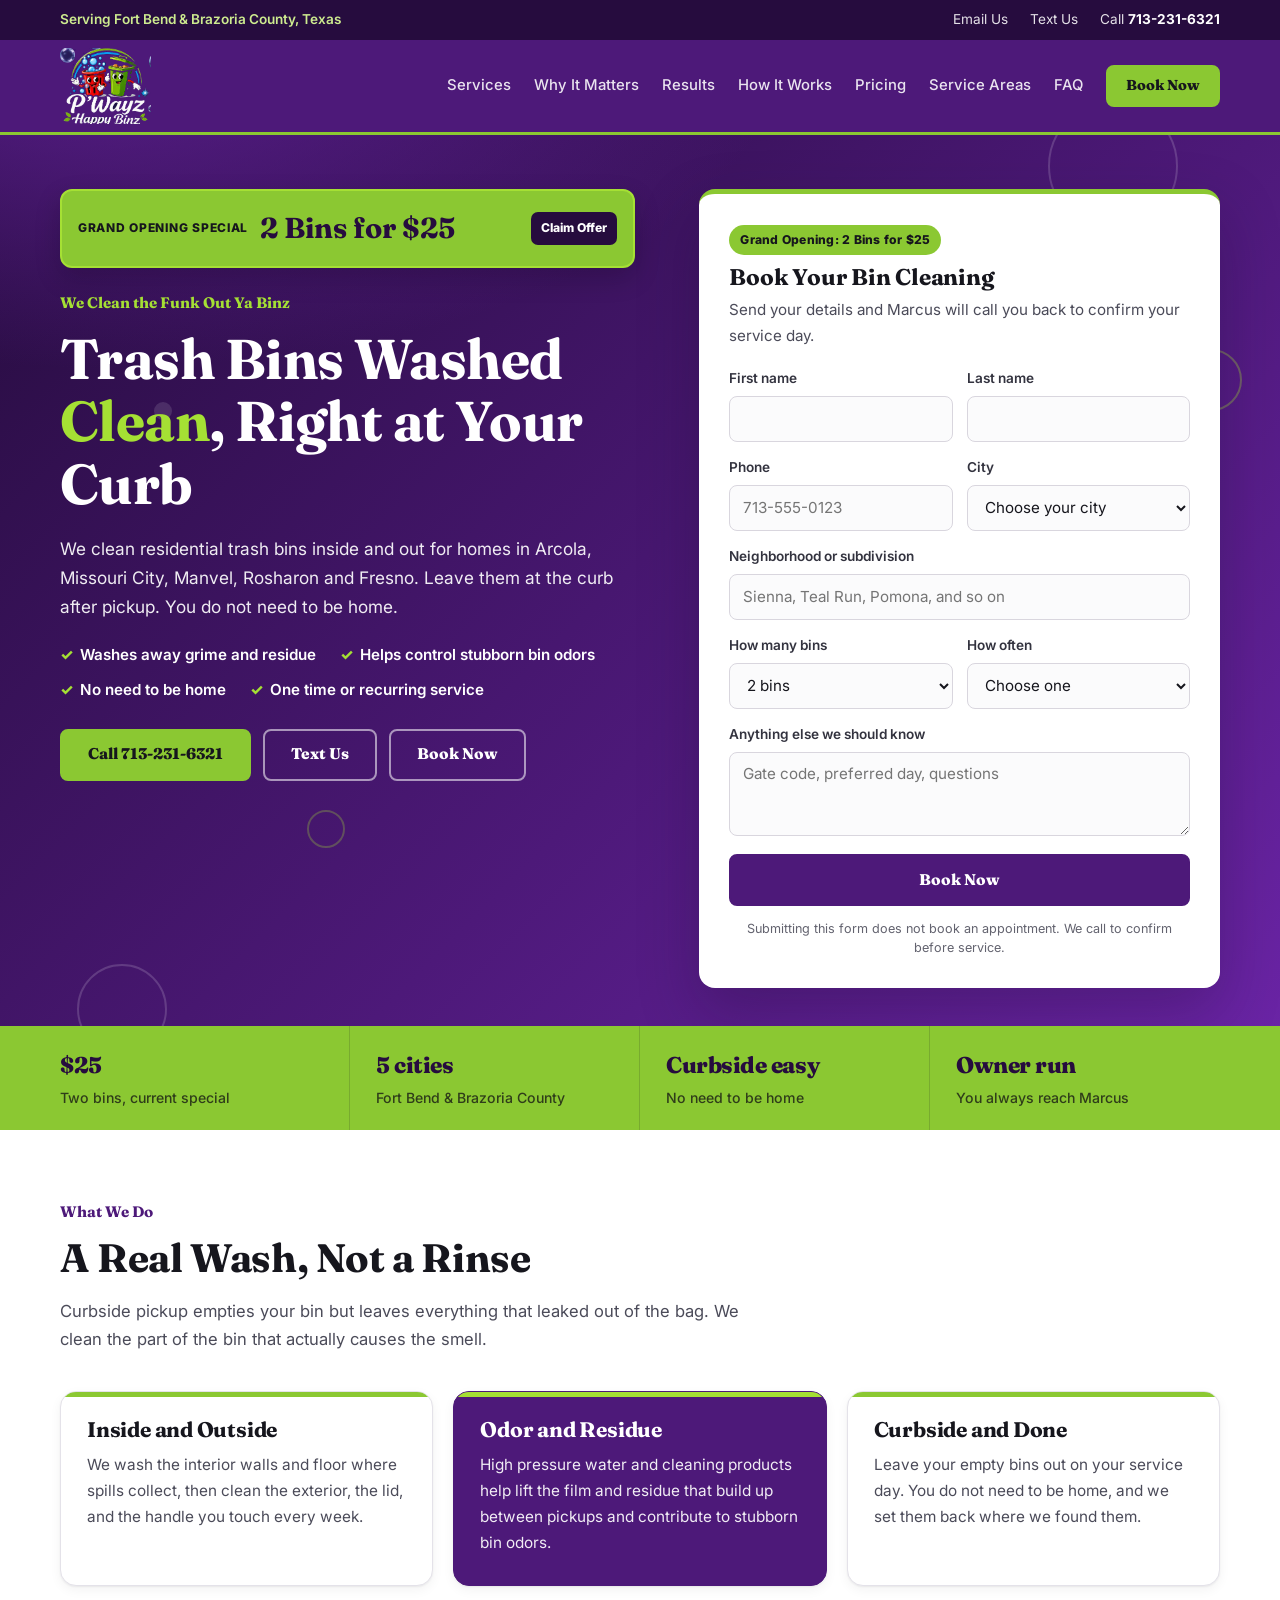
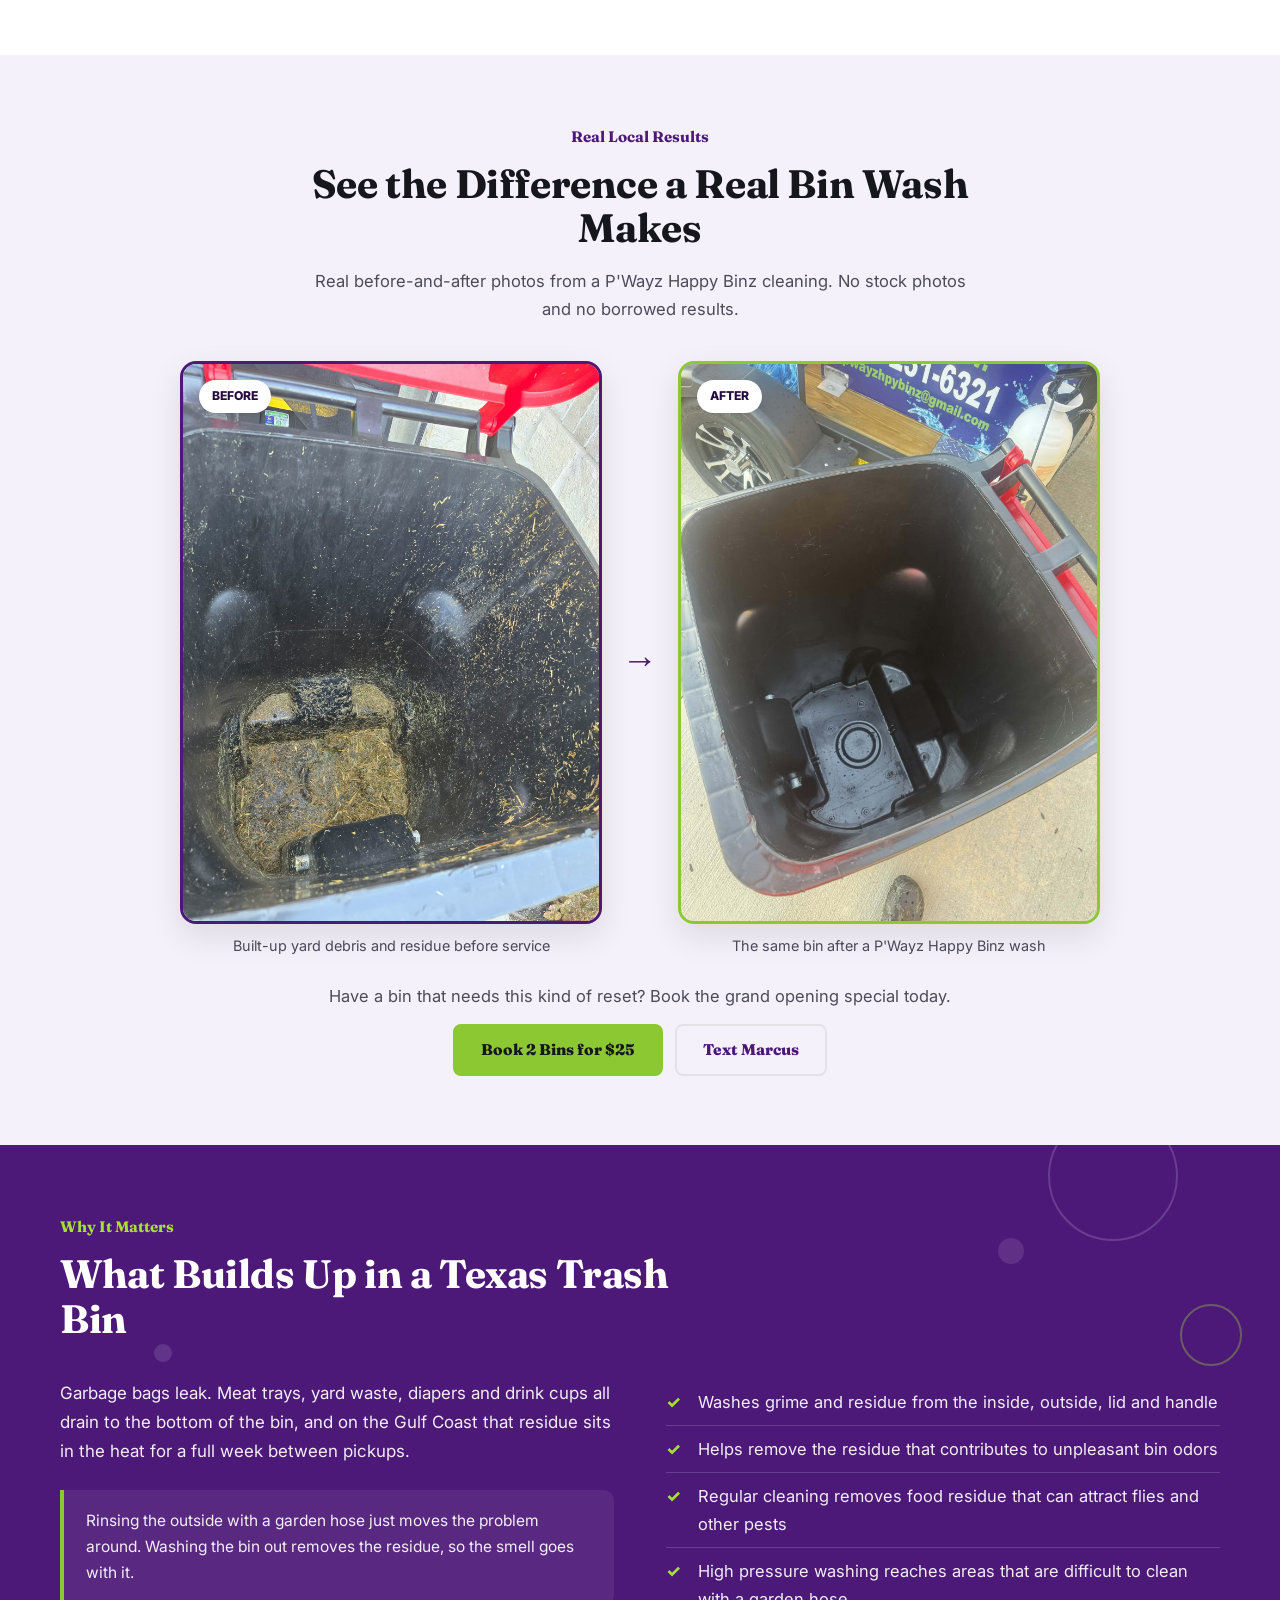
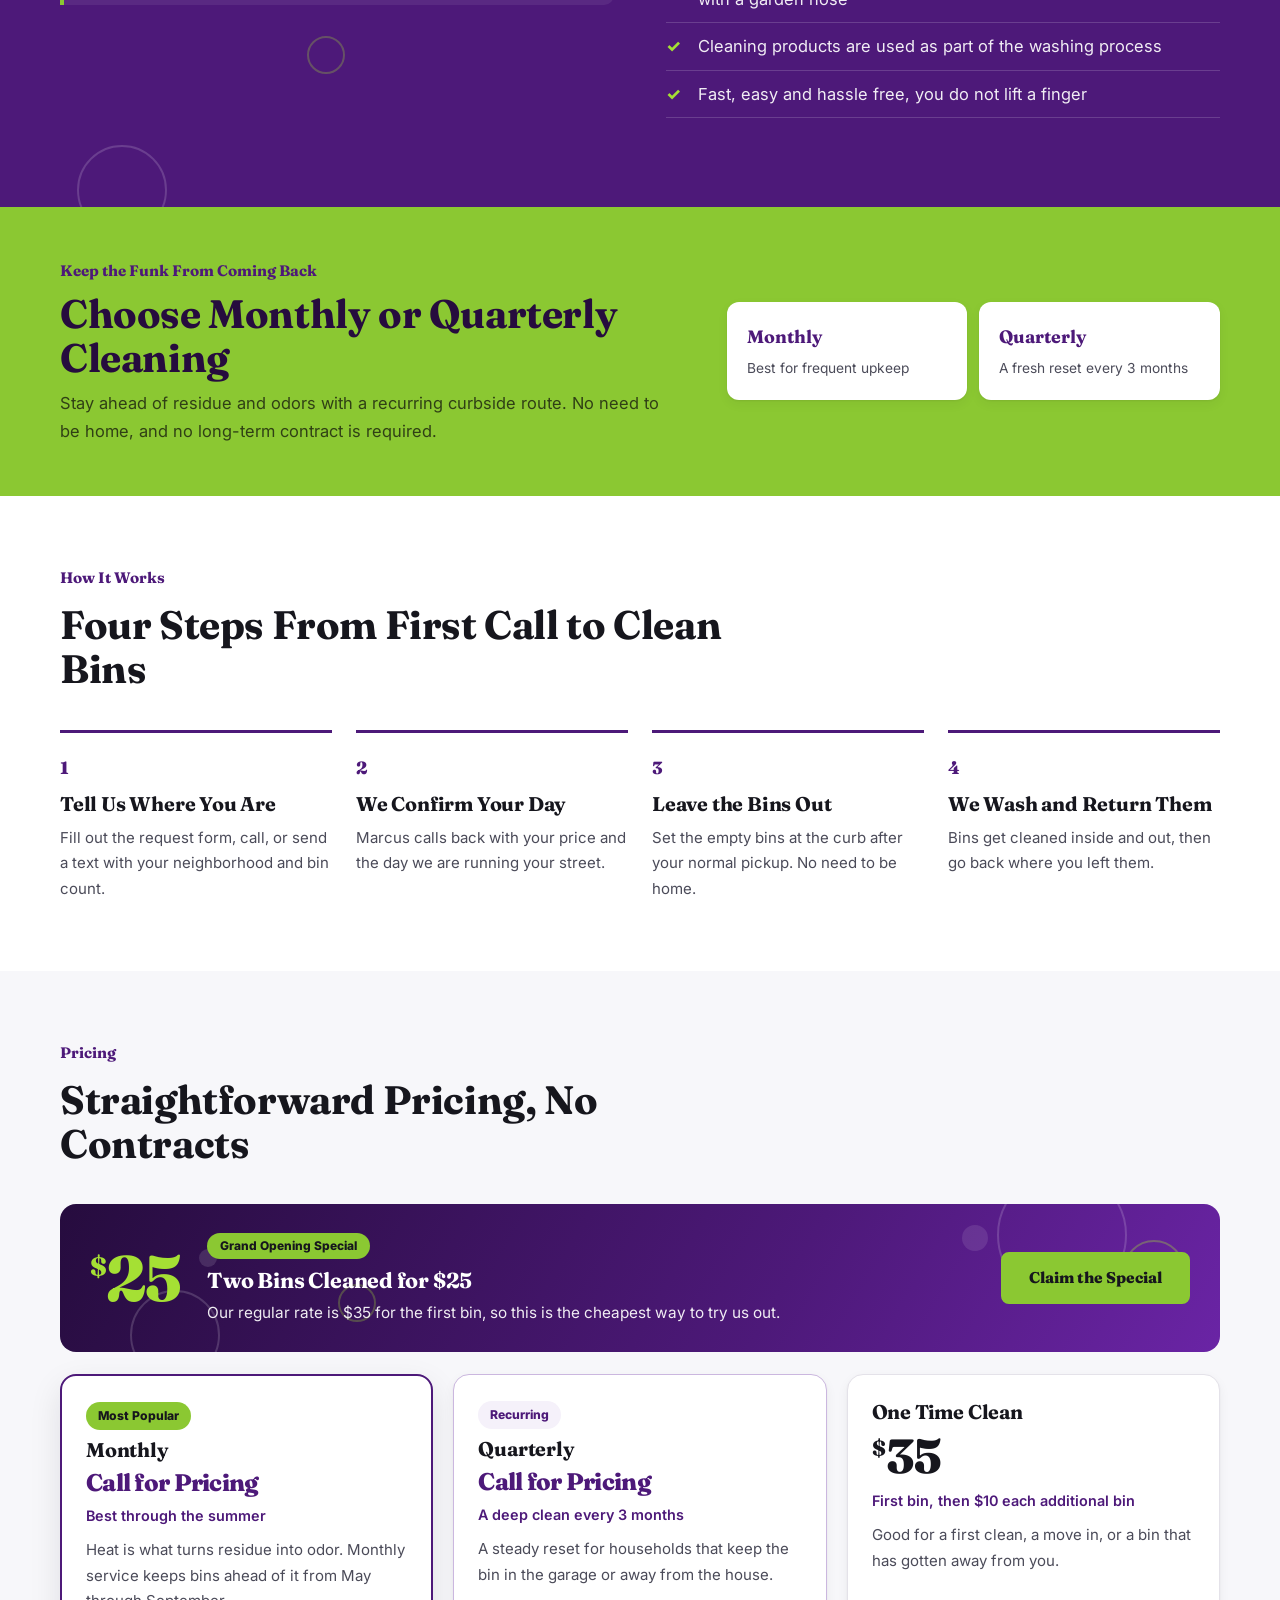
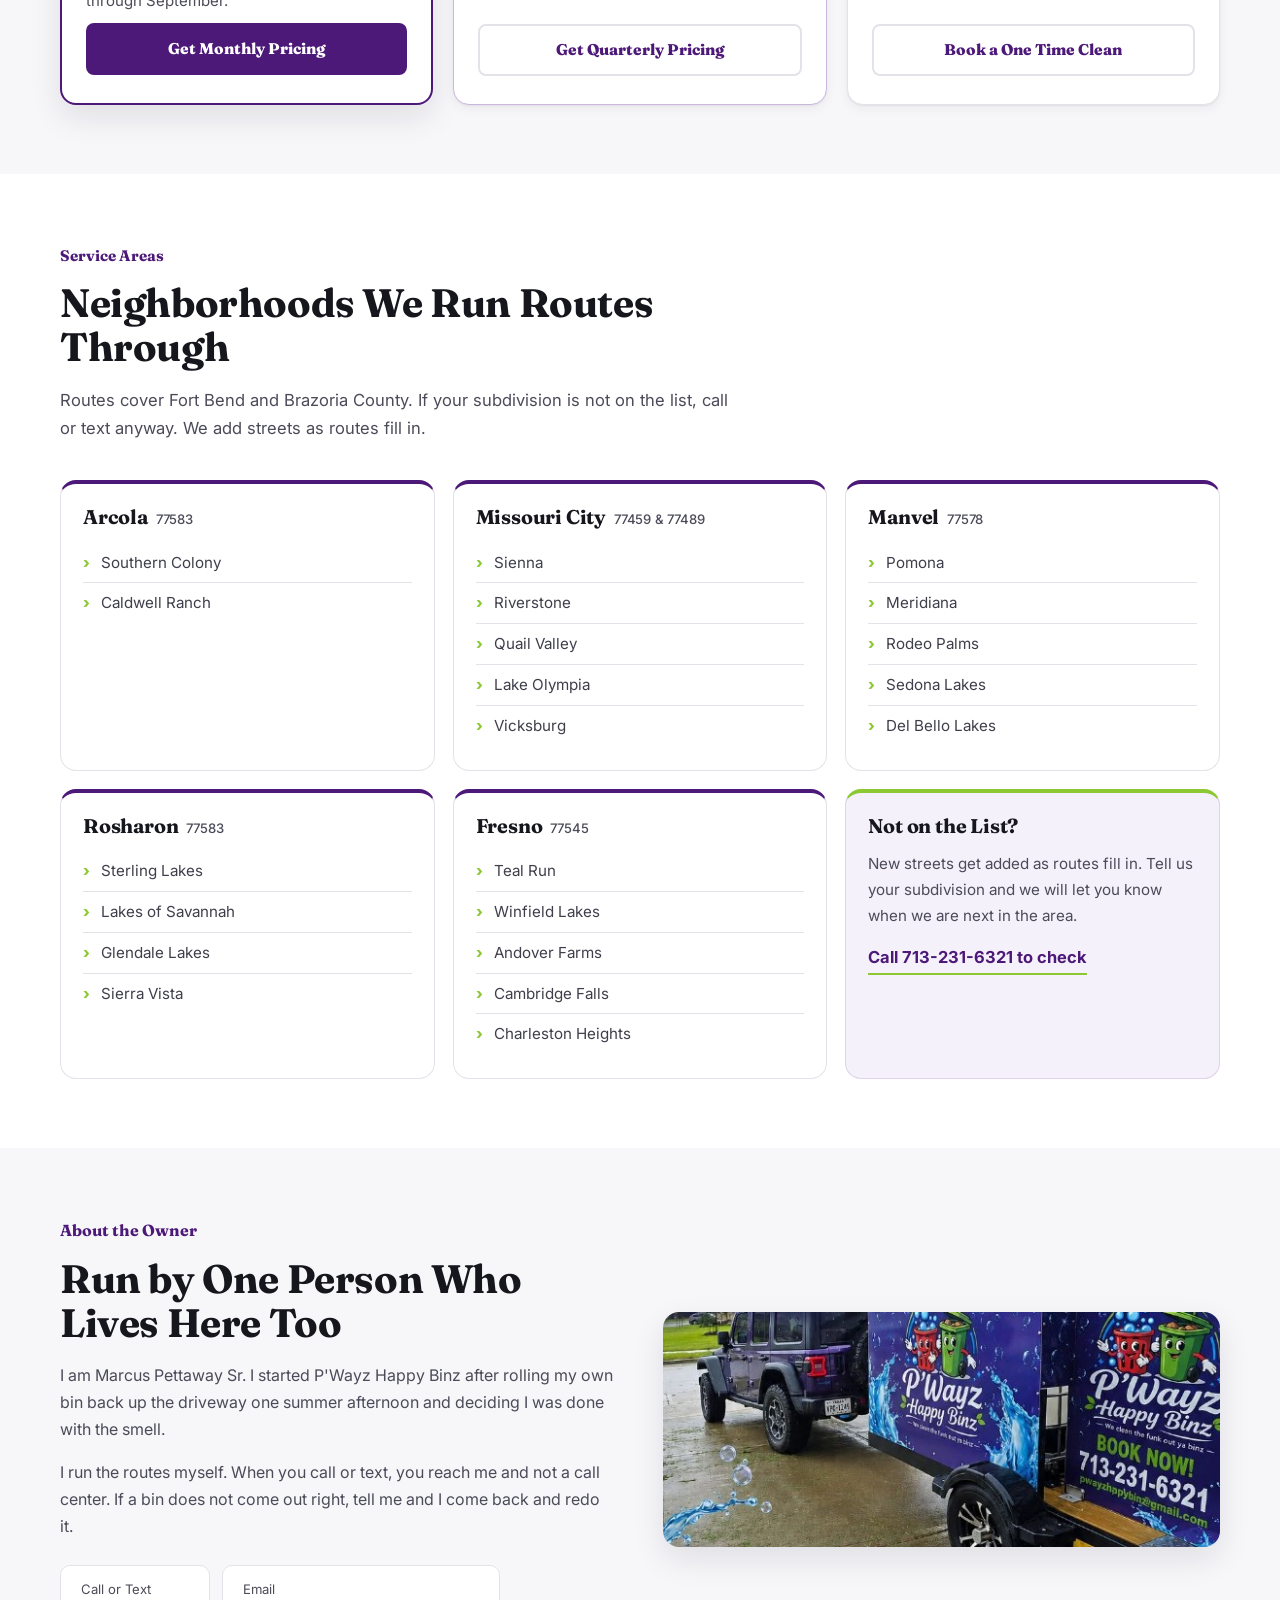
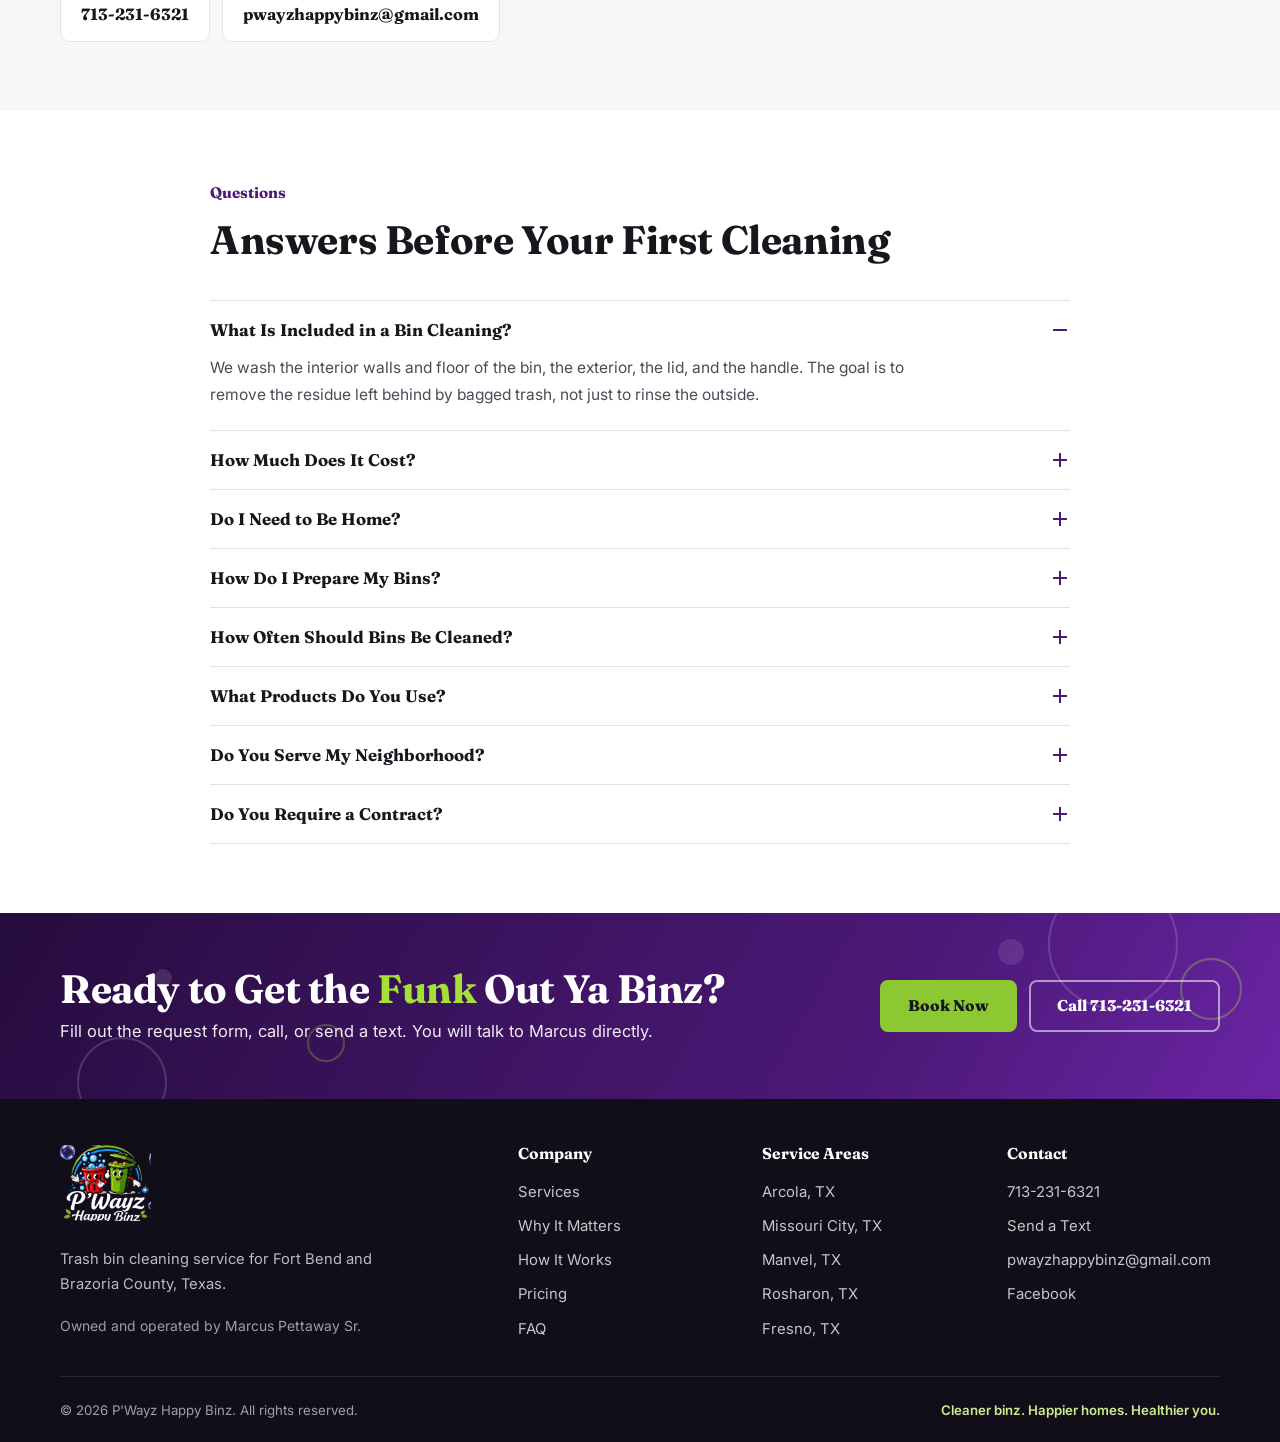
==== commit a7366508: "Restyle hero heading font and fix vertical alignment Swap the AI-generic Plus Jakarta Sans display f" ====
--- a/index.html
+++ b/index.html
@@ -12,7 +12,7 @@
 
   <link rel="preconnect" href="https://fonts.googleapis.com">
   <link rel="preconnect" href="https://fonts.gstatic.com" crossorigin>
-  <link href="https://fonts.googleapis.com/css2?family=Plus+Jakarta+Sans:wght@600;700;800&amp;family=Inter:wght@400;500;600;700&amp;display=swap" rel="stylesheet">
+  <link href="https://fonts.googleapis.com/css2?family=Fraunces:opsz,wght@9..144,500;9..144,600;9..144,700;9..144,800&amp;family=Inter:wght@400;500;600;700&amp;display=swap" rel="stylesheet">
   <link rel="stylesheet" href="/styles.css?v=10">
 
   <meta property="og:type" content="website">
--- a/styles.css
+++ b/styles.css
@@ -21,7 +21,7 @@
   --white: #fff;
   --bg-alt: #f7f7fa;
 
-  --display: "Plus Jakarta Sans", "Segoe UI", Arial, sans-serif;
+  --display: "Fraunces", Georgia, "Times New Roman", serif;
   --body: "Inter", "Segoe UI", Arial, sans-serif;
 
   --shadow-sm: 0 1px 2px rgba(22, 22, 29, .06), 0 4px 12px rgba(22, 22, 29, .05);
@@ -60,9 +60,9 @@
 h1, h2, h3, h4 {
   color: var(--ink);
   font-family: var(--display);
-  font-weight: 800;
+  font-weight: 700;
   line-height: 1.12;
-  letter-spacing: -.028em;
+  letter-spacing: -.01em;
 }
 
 h1 { margin-bottom: 18px; font-size: clamp(2.3rem, 4.4vw, 3.5rem); }
@@ -223,7 +223,7 @@
 }
 .hero__grid {
   display: grid; grid-template-columns: 1.05fr .95fr;
-  gap: clamp(32px, 5vw, 64px); align-items: center;
+  gap: clamp(32px, 5vw, 64px); align-items: start;
 }
 .hero__copy { color: var(--on-dark); }
 .hero__copy h1 { color: #fff; }
